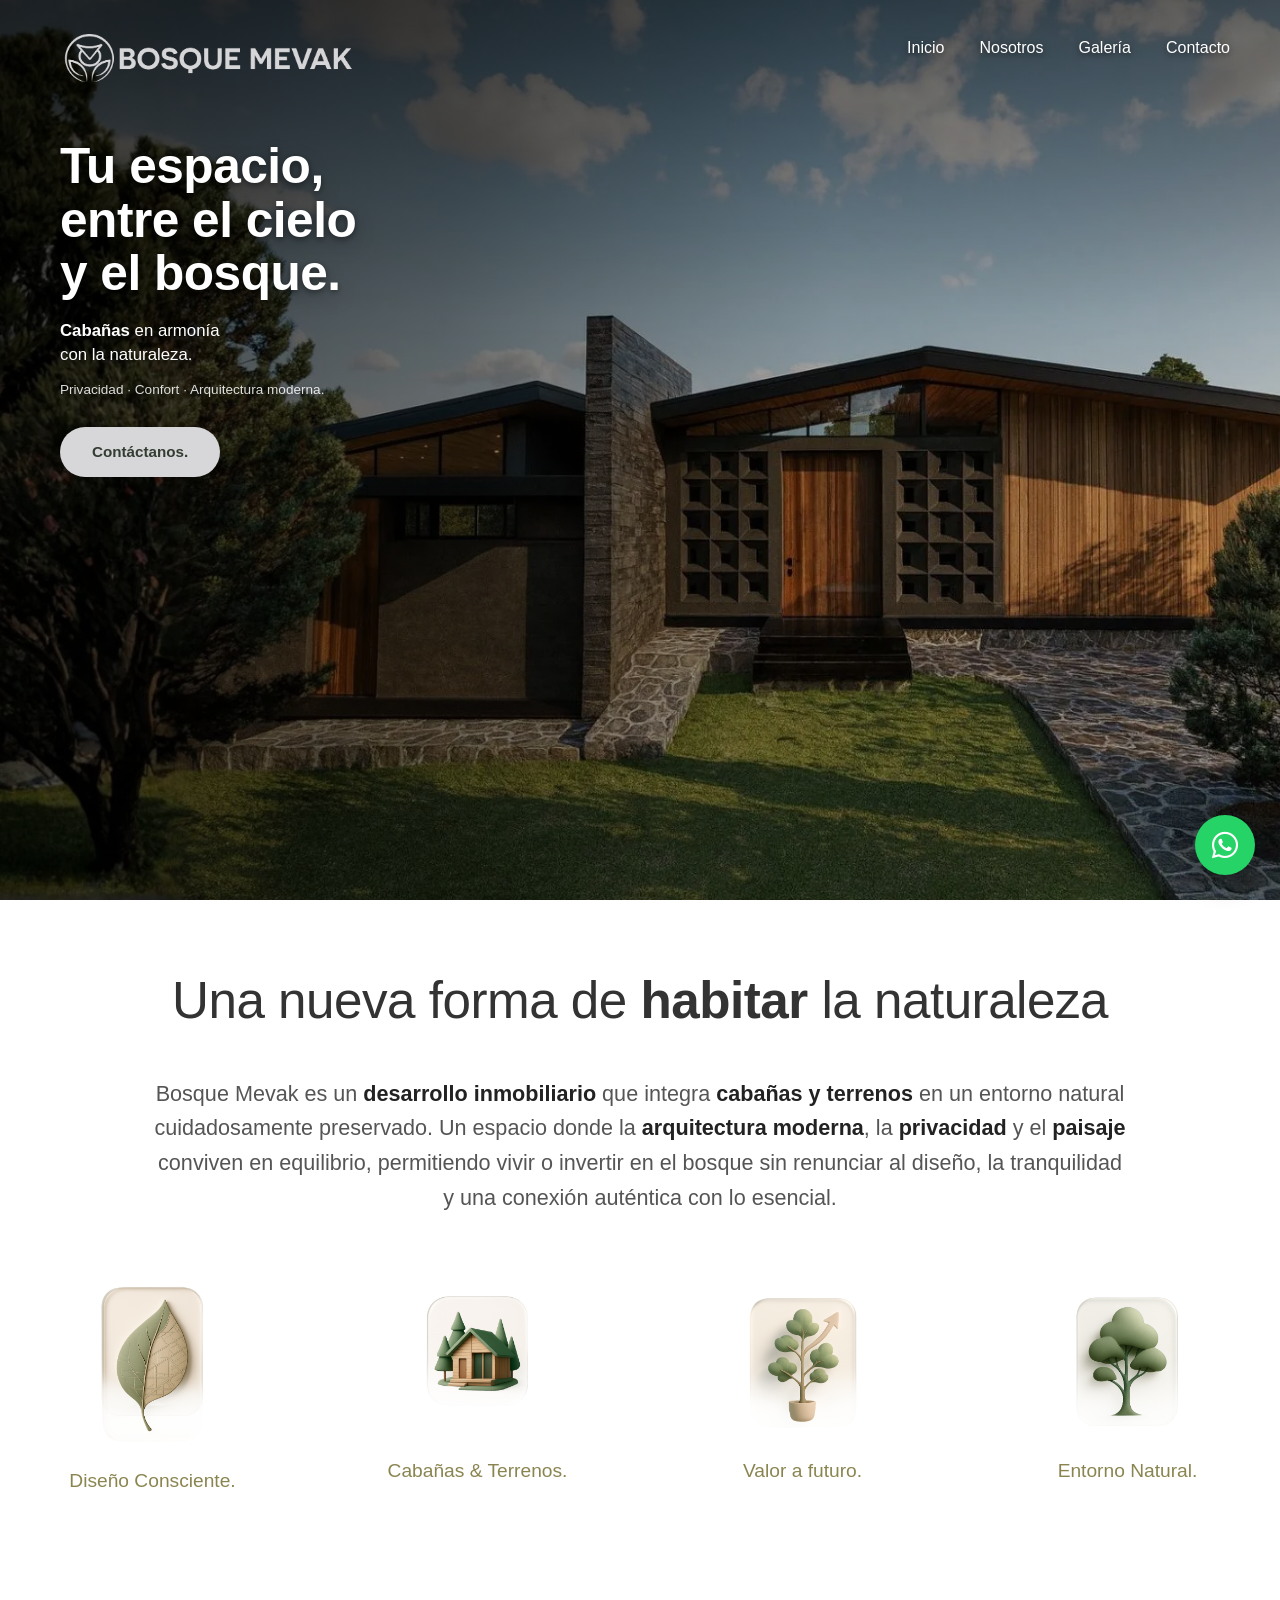
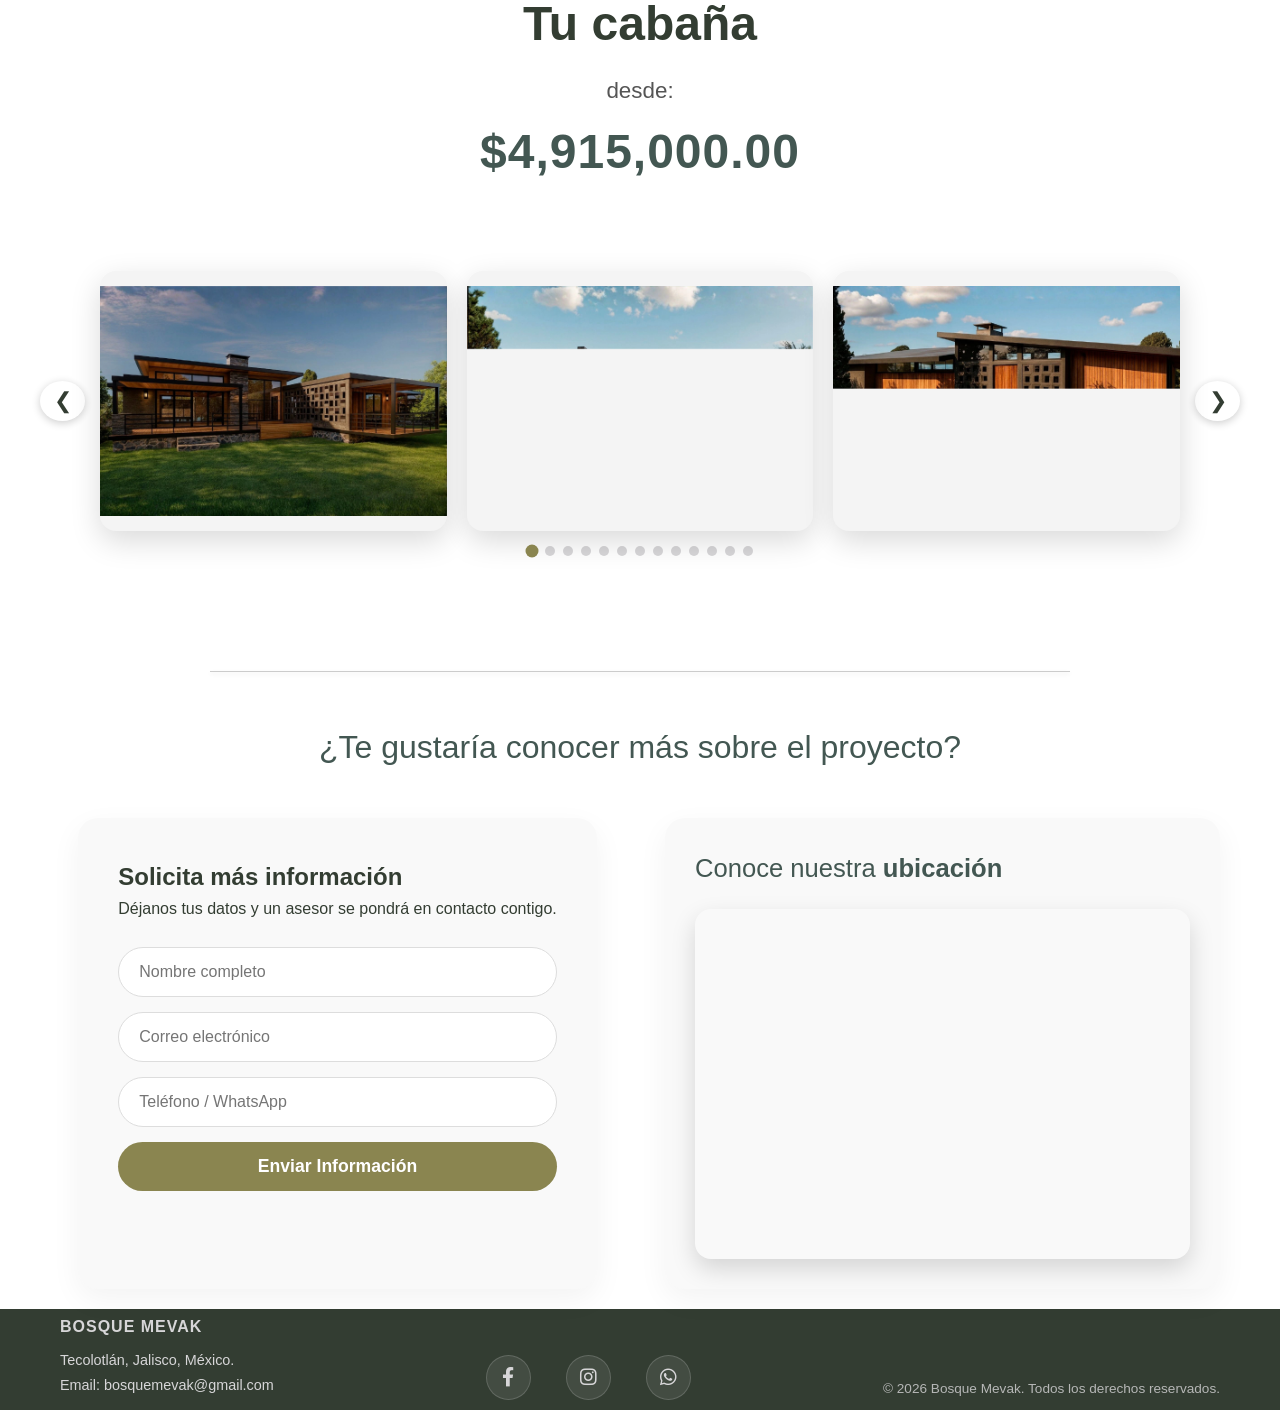
==== index.html @ 9e77a8d9 "removed text after gallery" ====
<!DOCTYPE html>
<html lang="es">
<head>
    <meta charset="UTF-8">
    <meta name="viewport" content="width=device-width, initial-scale=1.0">
    <title>Cabañas en Tecolotlán, Jalisco | Bosque Mevak - Desarrollo Inmobiliario</title>
    <meta name="description" content="Descubre Bosque Mevak: exclusivas cabañas en Tecolotlán, Jalisco. Un proyecto inmobiliario donde la arquitectura moderna y la naturaleza conviven en armonía.">
    <meta name="msvalidate.01" content="707DE92814EE41E83C77A1AFEE68F2B3" />
	<link rel="canonical" href="https://www.bosquemevak.com/" />
	<link rel="icon" href="/favicon.ico" type="image/x-icon">
	<link rel="shortcut icon" href="/favicon.ico" type="image/x-icon">
	<link rel="icon" href="/favicon-32x32.png" sizes="32x32" type="image/png">
	<link rel="icon" href="/favicon-96x96.png" sizes="96x96" type="image/png">
	<link rel="apple-touch-icon" sizes="180x180" href="/apple-touch-icon.png">
	<link rel="stylesheet" href="css/styles.css">
    <link href="https://api.fontshare.com/v2/css?f[]=satoshi@900,700,500,400&display=swap" rel="stylesheet">
	<link rel="stylesheet" href="https://cdnjs.cloudflare.com/ajax/libs/font-awesome/6.0.0/css/all.min.css">
</head>
<body>

	<header class="header">
	  <div class="header-container">
		<div class="logo">
		  <img src="img/bosque-mevak-logo-grey.png" alt="Bosque Mevak" style="height: 80px; width: auto;">
		</div>

		<nav class="nav">
		  <a href="#inicio">Inicio</a>
		  <a href="#nosotros">Nosotros</a>
		  <a href="#galeria">Galería</a>
		  <a href="#contacto">Contacto</a>
		</nav>
	  </div>
	</header>

	<section class="hero" id="inicio">
	  <div class="hero-slides">
		<div class="hero-slide active" style="background-image:url('img/hero-bosque-cabanas1.webp')"></div>
		<div class="hero-slide" style="background-image:url('img/hero-bosque-cabanas2.webp')"></div>
		<div class="hero-slide" style="background-image:url('img/hero-bosque-cabanas3.webp')"></div>
	  </div>

	  <div class="hero-overlay"></div>

	  <div class="hero-content">
		<h1>
		  Tu espacio,<br>
		  entre el cielo<br>
		  y el bosque.
		</h1>

		<p class="hero-subtitle">
		  <strong>Cabañas</strong> en armonía<br>
		  con la naturaleza.
		</p>

		<p class="hero-meta">
		  Privacidad · Confort · Arquitectura moderna.
		</p>

		<a href="#contacto" class="hero-btn">Contáctanos.</a>
	  </div>
	</section>
	
	<section class="container-mevak" id="galeria">

	  <h1 class="main-title">
		Una nueva forma de <strong>habitar</strong> la naturaleza
	  </h1>

	  <p class="intro-text">
		Bosque Mevak es un <strong>desarrollo inmobiliario</strong> que integra
		<strong>cabañas y terrenos</strong> en un entorno natural cuidadosamente preservado.
		Un espacio donde la <strong>arquitectura moderna</strong>, la
		<strong>privacidad</strong> y el <strong>paisaje</strong> conviven en equilibrio,
		permitiendo vivir o invertir en el bosque sin renunciar al diseño,
		la tranquilidad y una conexión auténtica con lo esencial.
	  </p>

	  <div class="features-grid">

		<div class="feature-item">
		  <img src="img/1_Diseno.png" alt="Diseño Consciente">
		  <h3>Diseño Consciente.</h3>
		</div>

		<div class="feature-item">
		  <img src="img/2_Cabanas.png" alt="Cabañas y Terrenos">
		  <h3>Cabañas &amp; Terrenos.</h3>
		</div>

		<div class="feature-item">
		  <img src="img/3_Valor.png" alt="Valor a futuro">
		  <h3>Valor a futuro.</h3>
		</div>

		<div class="feature-item">
		  <img src="img/4_Entorno.png" alt="Entorno Natural">
		  <h3>Entorno Natural.</h3>
		</div>

	  </div>
	</section>

	<section class="price-section">
	  <h2 class="price-title">Tu cabaña</h2>
	  <p class="price-subtitle">desde:</p>
	  <p class="price-amount">$4,915,000.00</p>
	</section>

	<section class="gallery-section">
	  <div class="gallery-container">
		<button class="nav-btn" onclick="rotateGallery(-1)">&#10094;</button>
		
		<div class="gallery-view" id="gallery-view">
		  <div class="gallery-item" id="slot-0" onclick="openLightbox(0)"></div>
		  <div class="gallery-item" id="slot-1" onclick="openLightbox(1)"></div>
		  <div class="gallery-item" id="slot-2" onclick="openLightbox(2)"></div>
		</div>

		<button class="nav-btn" onclick="rotateGallery(1)">&#10095;</button>
	  </div>
	  <div id="gallery-dots" class="gallery-dots"></div>
	</section>

	<div id="lightbox" class="lightbox">
	  <span class="close-btn" onclick="closeLightbox()">&times;</span>
	  <button class="lb-nav lb-prev" onclick="changeLightboxImage(-1)">&#10094;</button>
	  <img id="lightbox-img" src="">
	  <button class="lb-nav lb-next" onclick="changeLightboxImage(1)">&#10095;</button>
	</div>	

	
	<section class="mevak-description container text-center">
		<hr class="elegante-sombra">
		<div class="container footer-cta">
			<h2>¿Te gustaría conocer más sobre el proyecto?</h2>			
		</div>
	</section>


	<section id="contacto" class="contact-section container">
	  <div class="contact-grid">
		<!-- FORMULARIO -->
		<div class="contact-container">
		  <h2>Solicita más información</h2>
		  <p>Déjanos tus datos y un asesor se pondrá en contacto contigo.</p>

		  <form id="contact-form" class="contact-form">
			<div class="form-group">
			  <input type="text" id="nombre" name="nombre" placeholder="Nombre completo" required>
			</div>
			<div class="form-group">
			  <input type="email" id="email" name="email" placeholder="Correo electrónico" required>
			</div>
			<div class="form-group">
			  <input type="tel" id="whatsapp" name="whatsapp" placeholder="Teléfono / WhatsApp" required>
			</div>

			<button type="submit" class="btn-pill btn-hero">Enviar Información</button>
		  </form>
		</div>

		<!-- MAPA -->
		<div class="map-container">
		  <h2 class="map-title">Conoce nuestra <strong>ubicación</strong></h2>

		  <div class="map-embed">
			<iframe
			  src="https://www.google.com/maps/embed?pb=!1m18!1m12!1m3!1d3743.1852185847088!2d-103.9052545!3d20.2511518!2m3!1f0!2f0!3f0!3m2!1i1024!2i768!4f13.1!3m3!1m2!1s0x8428aff8a7a96439%3A0x8cf4144d761ef1fb!2sBosque%20Mevak!5e0!3m2!1ses-419!2smx!4v1770066633126!5m2!1ses-419!2smx"
			  allowfullscreen
			  loading="lazy"
			  referrerpolicy="no-referrer-when-downgrade">
			</iframe>
		  </div>
		</div>

	  </div>

	</section>


	<footer id="contacto">	

		<div class="container footer-bottom">
			<div class="footer-info">
				<h4>BOSQUE MEVAK</h4>
				<p>Tecolotlán, Jalisco, México.</p>
				<p>Email: <a href="mailto:bosquemevak@gmail.com">bosquemevak@gmail.com</a></p>
			</div>

			<div class="footer-social">
				<a href="https://www.facebook.com/profile.php?id=61585412409053" target="_blank" rel="noopener noreferrer">
					<i class="fab fa-facebook-f"></i>
				</a>
				<a href="https://www.instagram.com/bosquemevak/" target="_blank" rel="noopener noreferrer">
					<i class="fab fa-instagram"></i>
				</a>
				<a href="https://wa.me/523331760258" target="_blank" rel="noopener noreferrer" title="WhatsApp">
					<i class="fab fa-whatsapp"></i>
				</a>
			</div>

			<div class="footer-copyright">
				<p>&copy; 2026 Bosque Mevak. Todos los derechos reservados.</p>
			</div>
		</div>
	</footer>
    <script src="js/script.js"></script>
	<script>
	  document.getElementById('contact-form').addEventListener('submit', function(e) {
		e.preventDefault(); // Evita el envío normal del formulario
		
		const nombre = document.getElementById('nombre').value.trim();
		const email = document.getElementById('email').value.trim();
		const telefono = document.getElementById('whatsapp').value.trim();
		
		const mensaje = `Hola, me interesa conocer más sobre Bosque Mevak y sus opciones de cabañas y terrenos.%0A%0A` +
					   `*Nombre:* ${nombre}%0A` +
					   `*Email:* ${email}%0A` +
					   `*Teléfono/WhatsApp:* ${telefono}`;
		
		const url = `https://wa.me/523331760258?text=${mensaje}`;
		
		window.open(url, '_blank');
	  });
	</script>
	<!-- Botón flotante WhatsApp -->
<!-- Botón flotante WhatsApp -->
<a href="https://wa.me/523331760258?text=Hola,%20me%20interesa%20conocer%20más%20sobre%20Bosque%20Mevak%20y%20sus%20opciones%20de%20cabañas%20y%20terrenos."
   class="whatsapp-float"
   target="_blank"
   rel="noopener noreferrer"
   aria-label="WhatsApp">

   <span class="whatsapp-tooltip">¿Hablamos por WhatsApp?</span>
   <i class="fab fa-whatsapp"></i>

</a>
</body>

</html>
---- css/styles.css ----
:root {
	 --font-main: 'Satoshi', sans-serif;
	--nav-bg-color: #435752; 
    --nav-text-color: #D7D6D8; 
    --white: #ffffff;
    --primary: #333D32;
    --secondary: #435752;
    --accent: #8A8550;
    --muted: #8B9EA2;
    --light: #D7D6D8;
}

* {
    margin: 0;
    padding: 0;
    box-sizing: border-box;
}

html {
    scroll-behavior: smooth;
}

body {
    font-family: var(--font-main);
    color: var(--primary);
    line-height: 1.6;
    background-color: var(--white);
}

/* Definición de la animación */
@keyframes fadeInUp {
    from {
        opacity: 0;
        transform: translateY(30px);
    }
    to {
        opacity: 1;
        transform: translateY(0);
    }
}

/* Aplicar a las secciones principales */
.hero-content, 
.container-mevak, 
.gallery-section, 
.mevak-description {
    animation: fadeInUp 1.2s ease-out forwards;
}


.container {
    max-width: 1200px;
    margin: 0 auto;
    padding: 0 20px;
}

.section-padding {
    padding: 40px 0;
}

.text-center { text-align: center; }

/* Header */

hr.elegante-sombra {
  border: none;
  height: 1px;
  background: #ccc;
  box-shadow: 0 2px 4px rgba(0,0,0,0.1);
  margin: 40px auto;
}

header {
	position: absolute;
	top: 0;
	left: 0;
	width: 100%;
	z-index: 4;
	padding: 30px 80px;
	background: transparent;
}

nav {
    display: flex;
    justify-content: space-between;
    align-items: center;
}

.logo {
    color: var(--white); /* El nombre BOSQUE MEVAK en blanco */
    font-weight: 900;
    font-size: 1.5rem;
    letter-spacing: 2px;
}

.nav-links {
    display: flex;
    list-style: none;
    gap: 30px;
    align-items: center;
}

.nav-links a {
   text-decoration: none;
    color: var(--nav-text-color); /* Enlaces en gris claro */
    font-weight: 500;
    transition: color 0.3s ease;
}

.nav-links a:hover {
    color: var(--white); /* Cambio a blanco al pasar el mouse */
}


/* =============================
   HEADER
============================= */

.header {
    position: absolute;
    top: 0;
    width: 100%;
    z-index: 100;
    padding: 30px 50px;
	padding-top: 18px;
    padding-bottom: 18px;
}

.header-container {
    display: flex;
    justify-content: space-between;
    align-items: center;
}

.logo {
	height: 60px; /* tamaño correcto como imagen 2 */
    width: auto;
}

.logo img {
      height: 68px;
}

.nav a {
    margin-left: 35px;
    color: #fff;
    text-decoration: none;
    font-weight: 400;
    font-size: 1rem;
    text-shadow: 0 2px 6px rgba(0,0,0,0.6);
}

.nav a:hover {
    opacity: 0.8;
}

/* =============================
   HERO
============================= */

.hero {
	position: relative;
	height: 100vh;
	min-height: 650px;
	overflow: hidden;
	color: #fff;
}

/* Capa de imágenes */
.hero::after {
  content: "";
  position: absolute;
  inset: 0;
  background-size: cover;
  background-position: center;
  background-repeat: no-repeat;
  animation: heroSlider 18s infinite;
  z-index: 1;
}

/* Overlay degradado*/
.hero::before {
  content: "";
  position: absolute;
  inset: 0;
  background: linear-gradient(
    90deg,
    rgba(0, 0, 0, 0.65) 0%,
    rgba(0, 0, 0, 0.45) 35%,
    rgba(0, 0, 0, 0.15) 65%,
    rgba(0, 0, 0, 0.05) 100%
  ),
  linear-gradient(
    180deg,
    rgba(0, 0, 0, 0.55) 0%,
    rgba(0, 0, 0, 0.15) 35%,
    rgba(0, 0, 0, 0) 60%
  );
  z-index: 2;
}

/* Contenido por encima */
.hero-content {
	max-width: 520px;          
    padding: 0 60px;
    margin-top: -20px;      
}

@keyframes heroSlider {
  0% {
    background-image: url("hero-bosque-cabanas1.webp");
    opacity: 1;
  }
  33% {
    background-image: url("hero-bosque-cabanas2.webp");
    opacity: 1;
  }
  66% {
    background-image: url("hero-bosque-cabanas3.webp");
    opacity: 1;
  }
  100% {
    background-image: url("hero-bosque-cabanas1.webp");
    opacity: 1;
  }
}

.hero-slides {
    position: absolute;
    inset: 0;
}

.hero-slide {
    position: absolute;
    inset: 0;
    background-size: cover;
    background-position: center;
    opacity: 0;
    transition: opacity 1.8s ease-in-out;
}

.hero-slide.active {
    opacity: 1;
}

.hero-overlay {
     background: linear-gradient(
        rgba(0,0,0,0.55),
        rgba(0,0,0,0.35)
    );
}

.hero-content {
    position: relative;
    z-index: 2;
    max-width: 650px;
    padding: 180px 60px;
    color: #fff;
	
	 max-width: 620px; 
    margin-top: -40px; 
}

.hero-content h1 {
	font-size: 3.1rem;       
    font-weight: 800;
    line-height: 1.08;
    margin-bottom: 18px;
    letter-spacing: -0.5px;
}

.hero-subtitle {
    font-size: 1.05rem;
    line-height: 1.45;
    margin-bottom: 12px;
}

.hero-subtitle strong {
    font-weight: 700;
}

.hero-meta {
    font-size: 0.85rem;
    margin-bottom: 26px;
    opacity: 0.85;
}

.hero-btn {
    display: inline-flex;
    align-items: center;
    justify-content: center;
    padding: 13px 32px;        
    font-size: 0.95rem;
    font-weight: 600;
    border-radius: 999px;
    background-color: #D7D6D8;
    color: #333D32;
    text-decoration: none;
    box-shadow: 0 8px 20px rgba(0,0,0,0.25);
    transition: all 0.35s ease;
    width: fit-content; 
}

.hero-btn:hover {
    background-color: #ffffff;
    transform: translateY(-3px);
    box-shadow: 0 14px 30px rgba(0,0,0,0.35);
}



/* Ajuste del botón para que sea tipo "Píldora"*/
.hero .cta-button {
    background-color: var(--light);
    color: var(--primary);
    padding: 15px 50px;
    border-radius: 50px; /* Redondeado completo */
    font-size: 1.1rem;
    text-decoration: none;
    transition: all 0.3s ease;
}

.hero .cta-button:hover {
    transform: scale(1.05);
    background-color: var(--white);
}

/* Sombra sutil para textos del hero */
.hero-content h1,
.hero-content .hero-subtitle,
.hero-content .hero-meta {
    text-shadow:
        0 2px 6px rgba(0, 0, 0, 0.45),
        0 8px 20px rgba(0, 0, 0, 0.25);
}

.cta-button {
	font-weight: bold;
    background-color: var(--light);
    color: #333D32 !important;
    padding: 15px 35px;
    text-decoration: none;
    border-radius: 5px;
    font-weight: 700;
    /*transition: transform 0.3s, background 0.3s;*/
    display: inline-block;
	
	transition: all 0.4s cubic-bezier(0.25, 0.46, 0.45, 0.94) !important; /* Movimiento más fluido */
    position: relative;
    overflow: hidden;
}

.cta-button:hover {

	background-color: #D7D6D8; /* Color Gris claro de la paleta */
    color: #333D32; /* Verde oscuro para el texto */
    /*transform: translateY(-3px);*/
	transform: translateY(-5px); /* Elevación suave */
    box-shadow: 0 10px 20px rgba(0, 0, 0, 0.15);
    background-color: var(--white) !important;
}

/* Estilo base para los botones redondeados (CTA) */
.cta-button, .btn-primary {
    display: inline-block;
    padding: 12px 35px;
    border-radius: 50px; /* Esto crea el efecto redondeado de las imágenes */
    text-decoration: none;
    font-weight: 700;
    transition: all 0.3s ease;
    border: none;
    cursor: pointer;
    text-align: center;
}

/* Variación para "Habla con nosotros" y "Contáctanos" (Fondo gris claro) */
.btn-round-light {
    background-color: #D7D6D8; /* Color gris claro de la paleta */
    color: #333D32; /* Texto verde oscuro para legibilidad */
}

/* Ajuste específico para el botón del menú de navegación */
.nav-links .btn-primary {
    padding: 8px 25px;
    background-color: #D7D6D8;
    color: #333D32 !important;
}



/* Efecto Hover para mantener la interactividad */
.cta-button:hover, .btn-primary:hover {
    transform: scale(1.05);
    opacity: 0.9;
}

/* Estilos para el botón tipo "Píldora" (Redondeado total) */
.btn-pill {
    display: inline-block;
    padding: 14px 40px; /* Espaciado interno para dar forma */
    border-radius: 50px; /* Este valor asegura el redondeado completo */
    font-family: 'Satoshi', sans-serif;
    font-weight: 700;
    text-decoration: none;
    transition: all 0.3s ease;
    border: none;
    cursor: pointer;
    font-size: 1.1rem;
}

/* Estilo para el botón de la sección Hero (Oliva con texto blanco) */
.btn-hero {
    background-color: #8A8550; /* Color Oliva de la paleta */
    color: #FFFFFF;
}

/* Botón flotante de WhatsApp */
.whatsapp-float {
    position: fixed;
    bottom: 25px;
    right: 25px;
    width: 60px;
    height: 60px;
    background-color: #25D366; /* Verde oficial WhatsApp */
    color: #ffffff;
    border-radius: 50%;
    display: flex;
    align-items: center;
    justify-content: center;
    font-size: 30px;
    box-shadow: 0 10px 25px rgba(0, 0, 0, 0.3);
    z-index: 9999;
    transition: all 0.3s ease;
    text-decoration: none;
}

/* Animación tipo latido */
@keyframes whatsapp-pulse {
    0% {
        transform: scale(1);
        box-shadow: 0 0 0 0 rgba(37, 211, 102, 0.7);
    }
    70% {
        transform: scale(1.08);
        box-shadow: 0 0 0 20px rgba(37, 211, 102, 0);
    }
    100% {
        transform: scale(1);
        box-shadow: 0 0 0 0 rgba(37, 211, 102, 0);
    }
}

.whatsapp-float {
    position: fixed;
    bottom: 25px;
    right: 25px;
    width: 60px;
    height: 60px;
    background-color: #25D366;
    color: #ffffff;
    border-radius: 50%;
    display: flex;
    align-items: center;
    justify-content: center;
    font-size: 30px;
    box-shadow: 0 10px 25px rgba(0, 0, 0, 0.3);
    z-index: 9999;
    text-decoration: none;
    animation: whatsapp-pulse 2.2s infinite;
}


/* Tooltip WhatsApp */
.whatsapp-tooltip {
    position: absolute;
    right: 75px;
    background-color: #333;
    color: #fff;
    padding: 8px 14px;
    border-radius: 20px;
    font-size: 0.85rem;
    white-space: nowrap;
    opacity: 0;
    pointer-events: none;
    transform: translateY(10px);
    transition: all 0.3s ease;
}

/* Flechita del tooltip */
.whatsapp-tooltip::after {
    content: "";
    position: absolute;
    right: -6px;
    top: 50%;
    transform: translateY(-50%);
    border-width: 6px;
    border-style: solid;
    border-color: transparent transparent transparent #333;
}

/* Mostrar tooltip al hover */
.whatsapp-float:hover .whatsapp-tooltip {
    opacity: 1;
    transform: translateY(0);
}


/* Hover elegante */
.whatsapp-float:hover {
    transform: scale(1.1);
    box-shadow: 0 15px 30px rgba(0, 0, 0, 0.4);
    background-color: #1ebe5d;
}

/* Estilo para el botón de contacto/WhatsApp (Gris claro con texto oscuro) */
.btn-whatsapp {
    background-color: #D7D6D8; /* Color Gris claro de la paleta */
    color: #333D32; /* Verde oscuro para el texto */
}

/* Efectos al pasar el mouse */
.btn-pill:hover {
    transform: scale(1.02);
    filter: brightness(1.1);
}


/* Sección 2 */
.container-mevak {
  text-align: center;
  padding: 30px 20px;
  color: #333; 
}

/* Estilo para el título principal */
.main-title {
  font-size: 3rem; /* Tamaño grande para el encabezado */
  font-weight: 400;
  margin-bottom: 40px;
  letter-spacing: -1px;
}

.main-title strong {
  font-weight: bold;
}

/* Estilo para el párrafo descriptivo */
.intro-text {
  font-size: 1.5rem;
  line-height: 1.4;
  color: #555;
  max-width: 900px;
  margin: 0 auto;
}

.intro-text strong {
  font-weight: 700;
  color: #222;
}

/* Grid layout para galería*/
.grid-2 {
    display: grid;
    grid-template-columns: 1fr 1fr;
    gap: 50px;
    align-items: center;
}

.bg-light { background-color: var(--light); }

.amenities-grid {
    display: grid;
    grid-template-columns: repeat(auto-fit, minmax(250px, 1fr));
    gap: 30px;
    margin-top: 40px;
}

.card {
    background: var(--white);
    padding: 40px;
    border-bottom: 4px solid var(--accent);
}

/* Gallery */
.reveal {
    opacity: 0;
    transform: translateY(30px);
    transition: all 0.8s ease-out;
}

.reveal.active {
    opacity: 1;
    transform: translateY(0);
}

.gallery-section {
    padding: 60px 20px;
}

.gallery-container {
    display: flex;
    align-items: center;
    justify-content: center;
    gap: 15px;
    max-width: 1200px;
    margin: auto;
}

/* Vista principal */
.gallery-view {
    display: grid;
    grid-template-columns: repeat(3, 1fr);
    gap: 20px;
    width: 100%;
}

/* Tarjeta */
.gallery-item {
	background-color: #f4f4f4; /* Fondo neutro por si la foto no llena el cuadro */
    position: relative;
    overflow: hidden;
    border-radius: 16px;
    cursor: pointer;
    aspect-ratio: 4 / 3; /* CLAVE para evitar rectángulos feos */
    box-shadow: 0 10px 30px rgba(0,0,0,0.15);
    transition: transform 0.4s ease, box-shadow 0.4s ease;
}

.gallery-item img {
    width: 100%;
    height: 100%;
    object-fit: contain; /* Cambiado de cover a contain para ver la foto completa */
}

/* Hover elegante */
.gallery-item:hover {
    transform: scale(1.04);
    box-shadow: 0 20px 40px rgba(0,0,0,0.25);
}

/* Botones */
.nav-btn {
    background: var(--light);
    color: var(--primary);
    border: none;
    border-radius: 50%;
    width: 48px;
    height: 48px;
    cursor: pointer;
    font-size: 1.4rem;
    transition: all 0.3s ease;
}

.nav-btn:hover {
    background: var(--accent);
    color: white;
    transform: scale(1.1);
}

/* Botones y Lightbox */
.nav-btn {
  background: #fff;
  border: none;
  border-radius: 50%;
  width: 50px;
  height: 40px;
  cursor: pointer;
  box-shadow: 0 2px 8px rgba(0,0,0,0.2);
}

.lightbox {
  display: none;
  position: fixed;
  top:0; left:0; width:100%; height:100%;
  background: rgba(0,0,0,0.9);
  z-index: 1000;
  justify-content: center; align-items: center;
}

#lightbox-img { max-width: 80%; max-height: 80%; border-radius: 10px; }
.lb-nav { position: absolute; background: none; color: white; border: none; font-size: 3rem; cursor: pointer; }
.lb-prev { left: 5%; } .lb-next { right: 5%; }
.close-btn { position: absolute; top: 20px; right: 40px; color: white; font-size: 3rem; cursor: pointer; }

/* Contenedor de puntos */
.gallery-dots {
    display: flex;
    justify-content: center;
    gap: 8px;
    margin-top: 15px;
}

/* Estilo de cada punto */
.dot {
    width: 10px;
    height: 10px;
    background-color: #D7D6D8; /* Color 'light' de tu paleta */
    border-radius: 50%;
    cursor: pointer;
    transition: all 0.3s ease;
}

/* Punto activo */
.dot.active {
    background-color: #8A8550; /* Color 'accent' (Oliva) */
    transform: scale(1.3);
}

/* Estilos para la descripción debajo de la galería*/
.mevak-description {
    padding: 15px 20px;
    max-width: 900px; /* Para mantener el texto centrado y compacto */
    margin: 0 auto;
}

.description-title {
    font-family: var(--font-main);
    color: #435752; 
    font-size: 3rem;
    font-weight: 900;
    letter-spacing: 1px;
    margin-bottom: 15px;
    text-transform: uppercase;
}

.description-subtitle {
    font-size: 1.4rem;
    color: #555;
    line-height: 1.6;
    font-weight: 400;
}

.description-subtitle strong {
    color: #333;
    font-weight: 700;
}


/* ==============================
   Ajuste tipográfico sección Mevak
================================ */

.container-mevak {
    padding: 60px 20px 40px;
}

/* Título principal */
.main-title {
    font-size: 3.2rem;
    font-weight: 400;
    margin-bottom: 35px;
    letter-spacing: -0.5px;
}

.main-title strong {
    font-weight: 700;
}

/* Texto descriptivo */
.intro-text {
    font-size: 1.35rem;
    line-height: 1.6;
    color: #555;
    max-width: 980px;
    margin: 0 auto 70px;
}

.intro-text strong {
    font-weight: 700;
    color: #222;
}

/* ==============================
   Sección precio (imagen 2)
================================ */

.price-section {
    text-align: center;
    padding: 50px 20px 20px;
}

.price-title {
    font-size: 3rem;
    font-weight: 700;
    color: var(--primary);
    margin-bottom: 10px;
}

.price-subtitle {
    font-size: 1.4rem;
    color: #555;
    margin-bottom: 5px;
}

.price-amount {
    font-size: 3rem;
    font-weight: 700;
    color: var(--secondary);
    letter-spacing: 1px;
}


.footer-content {
    display: flex;
    justify-content: space-between;
    margin-bottom: 40px;
}

.footer-social a {
    color: var(--light);
    margin-left: 20px;
    text-decoration: none;
}

.copyright {
    font-size: 0.8rem;
    border-top: 1px solid var(--secondary);
    padding-top: 20px;
}

/* Estilos atractivos para redes sociales */
.footer-social {
    display: flex;
    gap: 15px;
    align-items: center;
}

.footer-social a {
    display: flex;
    align-items: center;
    justify-content: center;
    width: 45px;
    height: 45px;
    background-color: rgba(215, 214, 216, 0.1); /* Color 'light' con transparencia */
    color: var(--light);
    border-radius: 50%; /* Forma circular */
    font-size: 1.2rem;
    text-decoration: none;
    transition: all 0.3s cubic-bezier(0.4, 0, 0.2, 1);
    border: 1px solid rgba(215, 214, 216, 0.2);
}

/* Efectos al pasar el ratón */
.footer-social a:hover {
    background-color: var(--light);
    color: var(--primary); /* El icono cambia al color oscuro del bosque */
    transform: translateY(-5px); /* Pequeño salto hacia arriba */
    box-shadow: 0 10px 20px rgba(0, 0, 0, 0.3);
}

/* Color específico para cada red al hacer hover (opcional) */
.footer-social a:hover .fa-facebook-f {
    color: #1877F2; /* Azul oficial de Facebook */
}

.footer-social a:hover .fa-instagram {
    color: #E4405F; /* Rosa oficial de Instagram */
}

.footer-social a:hover .fa-whatsapp {
    color: #25D366; /* Verde oficial de WhatsApp */
}


/* Corregir color de enlaces en el footer (Email y otros) */
footer a {
    color: var(--light) !important; /* Fuerza el color gris claro */
    text-decoration: none; /* Quita el subrayado azul predeterminado */
    transition: opacity 0.3s ease;
}

footer a:hover {
    opacity: 0.8; /* Efecto visual al pasar el mouse */
    text-decoration: underline; /* El subrayado solo aparece al interactuar */
}

footer {
    background-color: var(--primary); /* El verde oscuro de tu paleta */
    color: var(--light);
    padding: 5px 0 10px;
}


/* --- Formulario de Contacto --- */
.contact-section {
    padding: 20px 20px;
}

.contact-container {
    max-width: 600px;
    margin: 0 auto;
    background: #f9f9f9;
    padding: 40px;
    border-radius: 20px;
    box-shadow: 0 10px 30px rgba(0,0,0,0.05);
}

.contact-form {
    display: flex;
    flex-direction: column;
    gap: 15px;
    margin-top: 25px;
}

.form-group input {
    width: 100%;
    padding: 15px 20px;
    border: 1px solid #ddd;
    border-radius: 50px;
    font-family: var(--font-main);
    font-size: 1rem;
    outline: none;
}

.form-group input:focus {
    border-color: var(--accent);
}

/* Grid formulario + mapa */
.contact-grid {
    display: grid;
    grid-template-columns: 1fr 1fr;
    gap: 50px;
    align-items: stretch;
}

/* Contenedor del mapa */
.map-container {
    background: #f9f9f9;
    padding: 30px;
    border-radius: 20px;
    box-shadow: 0 10px 30px rgba(0,0,0,0.05);
    display: flex;
    flex-direction: column;
}

/* Título del mapa */
.map-title {
    font-size: 1.6rem;
    color: var(--secondary);
    margin-bottom: 20px;
    font-weight: 500;
}

/* Marco del mapa */
.map-embed {
    position: relative;
    width: 100%;
    height: 100%;
    min-height: 350px;
    border-radius: 16px;
    overflow: hidden;
    box-shadow: 0 10px 25px rgba(0,0,0,0.15);
}

/* iframe responsive */
.map-embed iframe {
    width: 100%;
    height: 100%;
    border: 0;
}

/* Sección de llamada a la acción en el footer */
.footer-cta {
    display: flex;
    flex-direction: column;
    align-items: center;
    text-align: center;
    padding: 10px 20px;
    gap: 20px; /* Añade un espacio uniforme entre el texto y el botón */
}

.footer-cta h2 {
    color: var(--secondary); /* Asegura que el texto sea blanco en el footer */
    font-size: 2rem;
    margin: 0;
    font-weight: 500;
}

/* Ajuste opcional para el botón dentro de esta sección */
.footer-cta .cta-button {
    margin-top: 10px;
}

/* Distribución de la barra inferior en una sola línea */
.footer-bottom {
    display: flex;
    justify-content: space-between;
    align-items: flex-end; /* Alinea los elementos a la base */
    flex-wrap: wrap; /* Permite que se acomoden en móviles */
    gap: 20px;
}

.footer-info h4 {
    margin-bottom: 10px;
    letter-spacing: 1px;
}

.footer-info p {
    font-size: 0.9rem;
    margin: 2px 0;
}

/* Redes sociales atractivas (estilo circular) */
.footer-social {
    display: flex;
    gap: 15px;
}

footer a:not(.cta-button) {
    color: var(--light) !important;
    text-decoration: none;
    transition: opacity 0.3s ease;
}

footer a:not(.cta-button):hover {
    opacity: 0.8;
    text-decoration: underline;
}

.footer-copyright p {
    font-size: 0.85rem;
    opacity: 0.8;
}


/* ==============================
   Sección beneficios / íconos
================================ */

/* Grid de beneficios */
.features-grid {
    display: grid;
    grid-template-columns: repeat(4, 1fr);
    gap: 60px;
    margin-top: 60px;
    align-items: center;
}

/* Cada ítem */
.feature-item {
    display: flex;
    flex-direction: column;
    align-items: center;
    text-align: center;

    /* Animación de entrada */
    opacity: 0;
    transform: scale(0.92) translateY(20px);
    transition: opacity 0.8s ease, transform 0.8s ease;
}

/* Estado visible al hacer scroll */
.feature-item.visible {
    opacity: 1;
    transform: scale(1) translateY(0);
}

/* Imagen del ícono */
.feature-item img {
    width: 110px;
    height: auto;
    margin-bottom: 20px;
    transition: transform 0.35s ease, filter 0.35s ease;
}

/* Hover: micro-animación */
.feature-item:hover img {
    transform: scale(1.12);
    filter: drop-shadow(0 10px 15px rgba(0, 0, 0, 0.15));
}

/* Texto debajo del ícono */
.feature-item h3 {
    font-size: 1.2rem;
    font-weight: 500;
    color: var(--accent);
    transition: color 0.35s ease, transform 0.35s ease;
}

/* Hover en texto */
.feature-item:hover h3 {
    color: var(--secondary);
    transform: translateY(-3px);
}

/* Entrada escalonada */
.feature-item:nth-child(1) { transition-delay: 0.1s; }
.feature-item:nth-child(2) { transition-delay: 0.25s; }
.feature-item:nth-child(3) { transition-delay: 0.4s; }
.feature-item:nth-child(4) { transition-delay: 0.55s; }

/* Responsive */
@media (max-width: 768px) {
	.hero-content {
        max-width: 100%;
        padding: 120px 20px 0;
        margin-top: 0;
    }

    .hero-content h1 {
        font-size: 2.4rem;
    }
	
	hero-btn {
        font-size: 0.9rem;
        padding: 12px 28px;
    }

    .nav {
        display: none;
    }
	
	.gallery-container {
        position: relative;
        display: block; /* Cambiamos de flex a block para controlar el scroll */
    }
	
	.gallery-view {
        display: flex;
        overflow-x: auto;
        scroll-snap-type: x mandatory; 
        scroll-behavior: smooth; 
        -webkit-overflow-scrolling: touch;
    }
	
	.gallery-view::-webkit-scrollbar {
        display: none; /* Oculta la barra de scroll para un look más limpio */
    }

    .gallery-item {
        flex: 0 0 100%; /* Una foto a la vez en móvil para que el scroll sea exacto */
        scroll-snap-align: center;
        aspect-ratio: 1 / 1; /* Cuadradas en móvil para verlas completas */
    }

    /* Opcional: Ocultar los botones de flecha en móvil ya que usaremos el dedo */
    .gallery-container .nav-btn {
        display: none;
    }
	
    .grid-2, .nav-links {
        flex-direction: column;
        grid-template-columns: 1fr;
    }
	
	.gallery-dots {
        margin-top: 10px;
    }
	
    .nav-links { display: none; } /* Idealmente un menú hamburguesa aquí */
    .hero h1 { font-size: 2.5rem; }
    .gallery-grid { grid-template-columns: 1fr; }
	
	.intro-text {
    font-size: 1.1rem;
    max-width: 100%;
	
	.main-title {
        font-size: 2.2rem;
    }

    .intro-text {
        font-size: 1.1rem;
    }

    .intro-text br {
        display: none;
    }

    .price-title {
        font-size: 2.2rem;
    }

    .price-amount {
        font-size: 2.4rem;
    }
  }
  
  /* Quitamos los saltos de línea manuales en móvil para mejor fluidez */
  .intro-text br { display: none; }
  
  .gallery-grid { grid-template-columns: 1fr; }
  
  .gallery-item {
    flex: 0 0 100%; /* Muestra SOLO UNA imagen en el ancho de pantalla */
  }
  
  .description-title {
        font-size: 2rem;
    }
    .description-subtitle {
        font-size: 1.1rem;
    }
    .description-subtitle br {
        display: none; /* Fluidez de texto en pantallas pequeñas */
    }
	
	.footer-bottom {
        flex-direction: column;
        align-items: flex-start;
    }
    
    .footer-social {
        order: 2;
    }
    
    .footer-copyright {
        order: 3;
        width: 100%;
        border-top: 1px solid rgba(215, 214, 216, 0.1);
        padding-top: 20px;
    }
	
	{
    .whatsapp-float {
        width: 55px;
        height: 55px;
        font-size: 26px;
        bottom: 20px;
        right: 20px;
    }
}

/* Tablet */
@media (max-width: 1024px) {
    .gallery-view {
        grid-template-columns: repeat(2, 1fr);
    }
}

/* Móvil */
@media (max-width: 600px) {
  .gallery-container {
        flex-direction: column;
    }
    
    .gallery-view {
        grid-template-columns: 1fr;
        gap: 10px;
    }

    .gallery-item {
        aspect-ratio: 1 / 1; /* Cuadrado en móvil para mejor visibilidad */
    }
}

@media (max-width: 900px) {
	.features-grid {
        grid-template-columns: repeat(2, 1fr);
        gap: 40px;
    }
	
    .contact-grid {
        grid-template-columns: 1fr;
    }

    .map-container {
        margin-top: 30px;
    }

    .map-embed {
        min-height: 300px;
    }
}

@media (max-width: 480px) {
    .features-grid {
        grid-template-columns: 1fr;
        gap: 30px;
    }

    .feature-item img {
        width: 90px;
    }
}
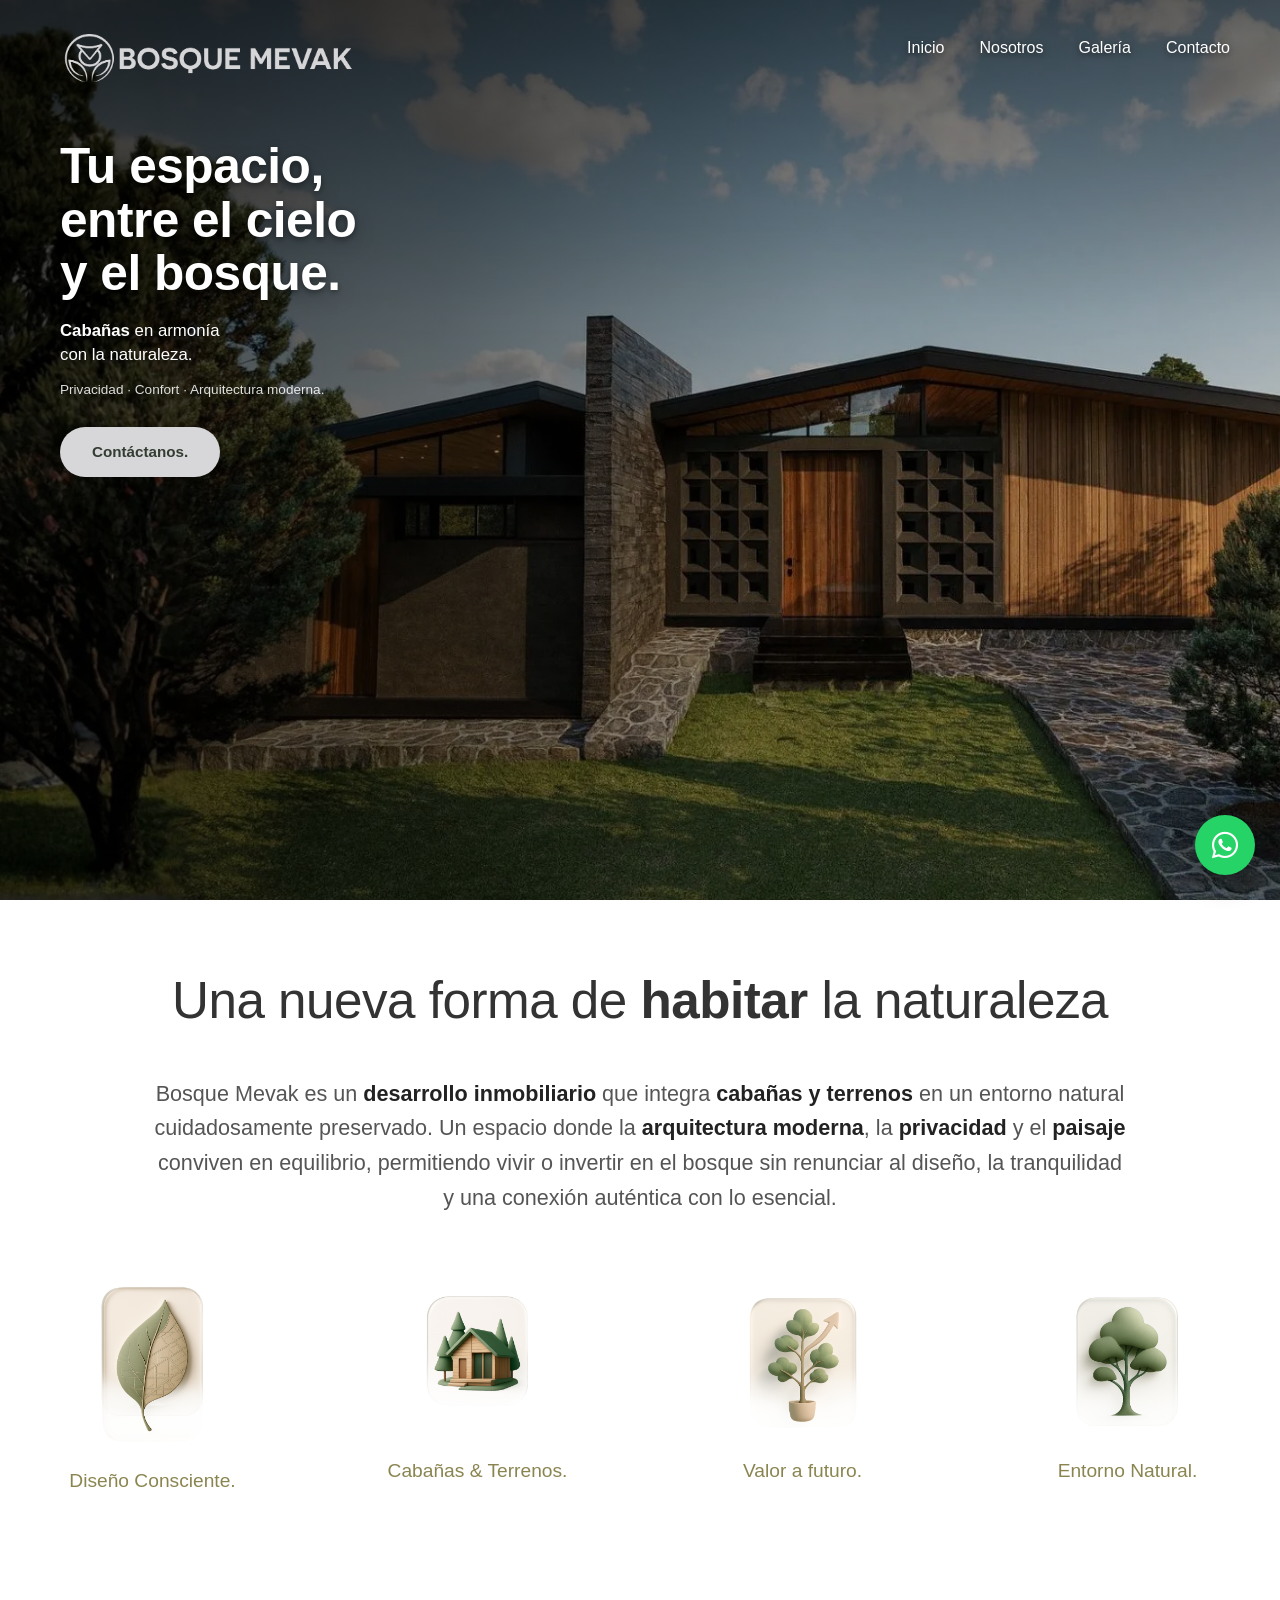
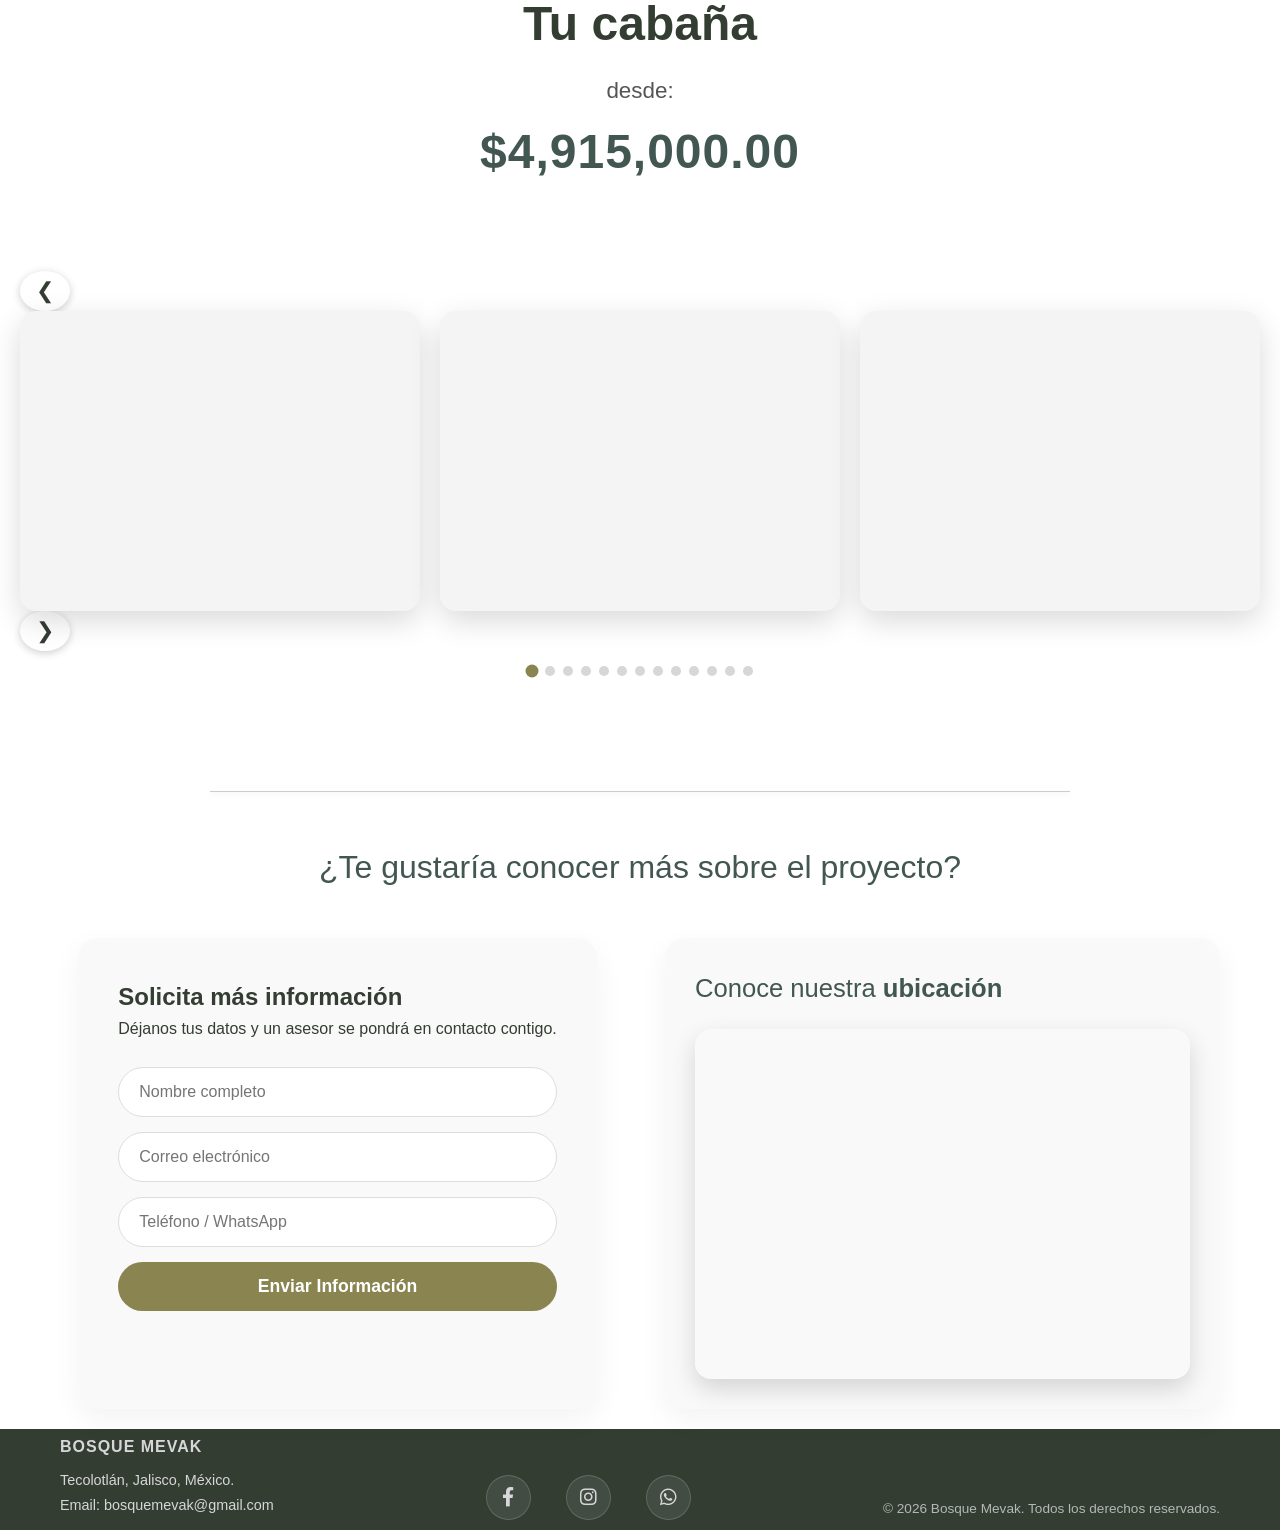
==== commit fc7cda66: "link nosotros fixed" ====
--- a/index.html
+++ b/index.html
@@ -62,7 +62,7 @@
 	  </div>
 	</section>
 	
-	<section class="container-mevak" id="galeria">
+	<section class="container-mevak" id="nosotros">
 
 	  <h1 class="main-title">
 		Una nueva forma de <strong>habitar</strong> la naturaleza
@@ -108,7 +108,7 @@
 	  <p class="price-amount">$4,915,000.00</p>
 	</section>
 
-	<section class="gallery-section">
+	<section class="gallery-section" id="galeria>
 	  <div class="gallery-container">
 		<button class="nav-btn" onclick="rotateGallery(-1)">&#10094;</button>
 		
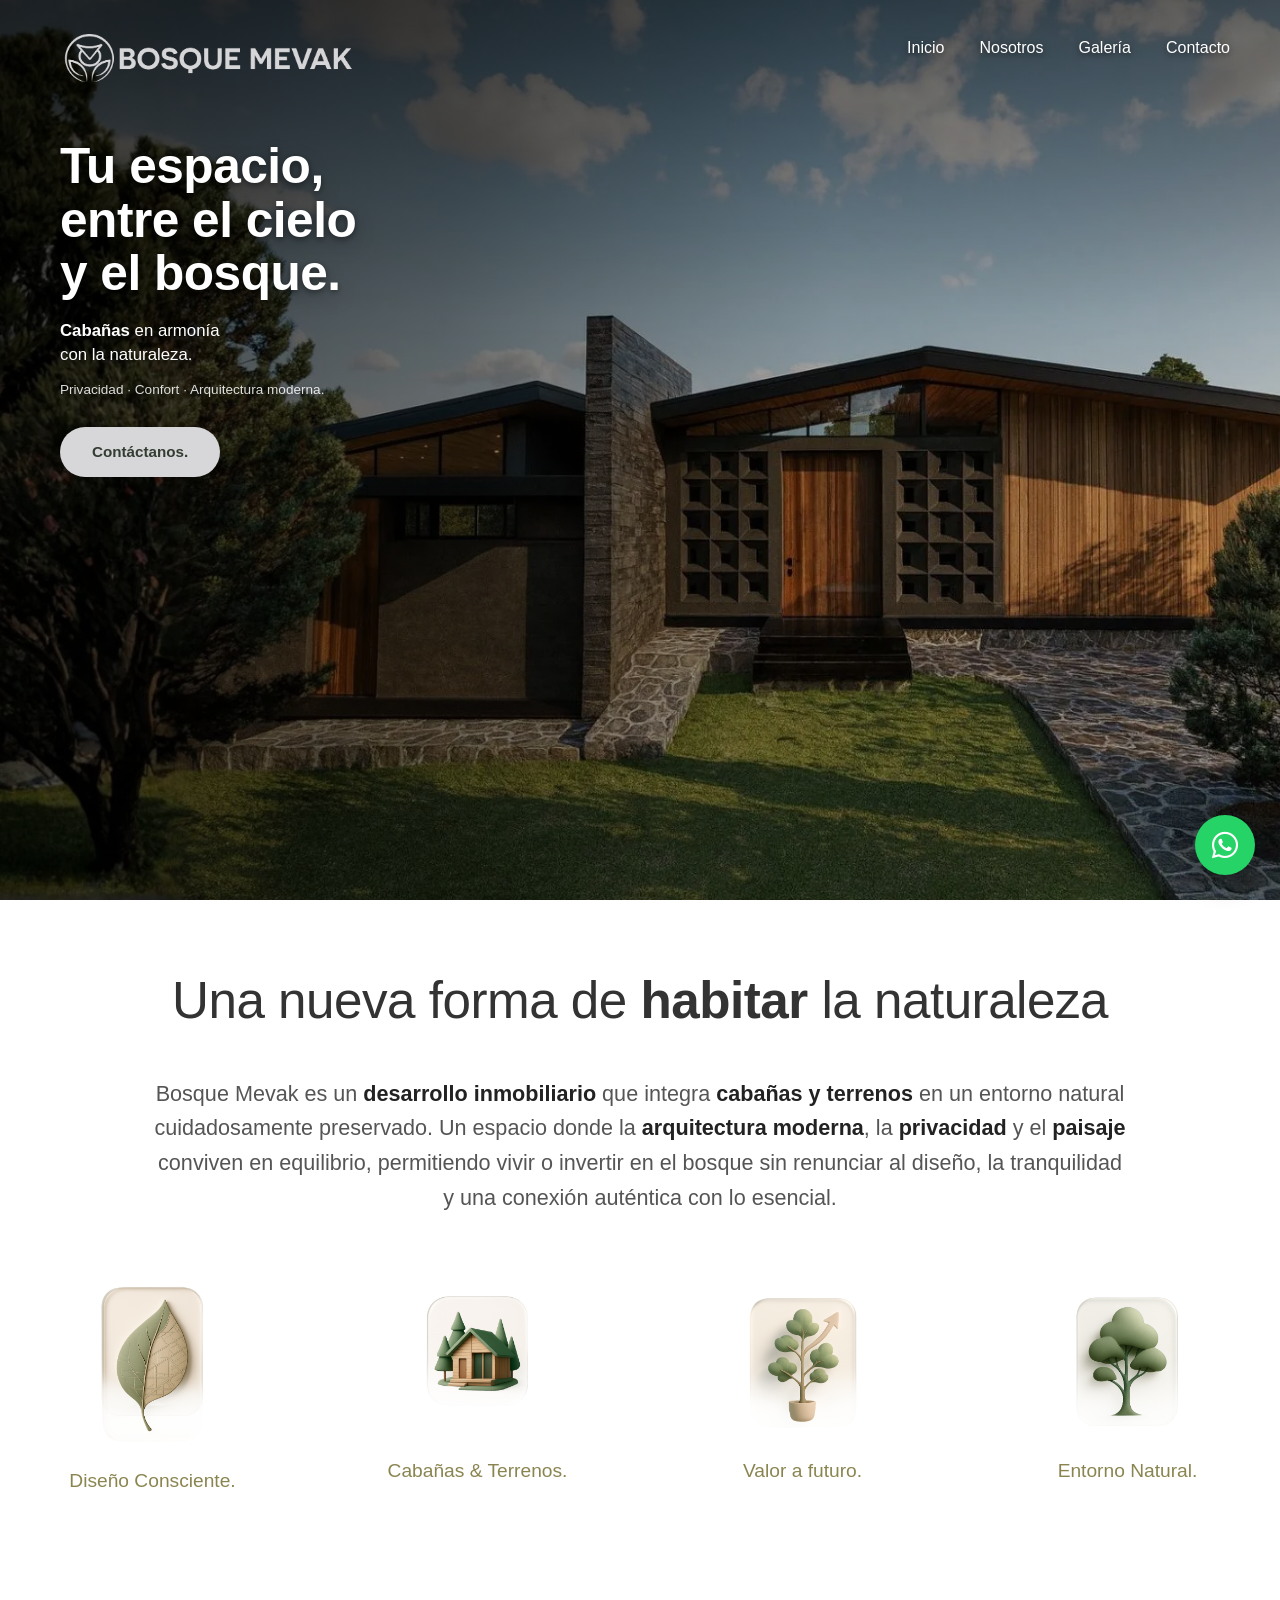
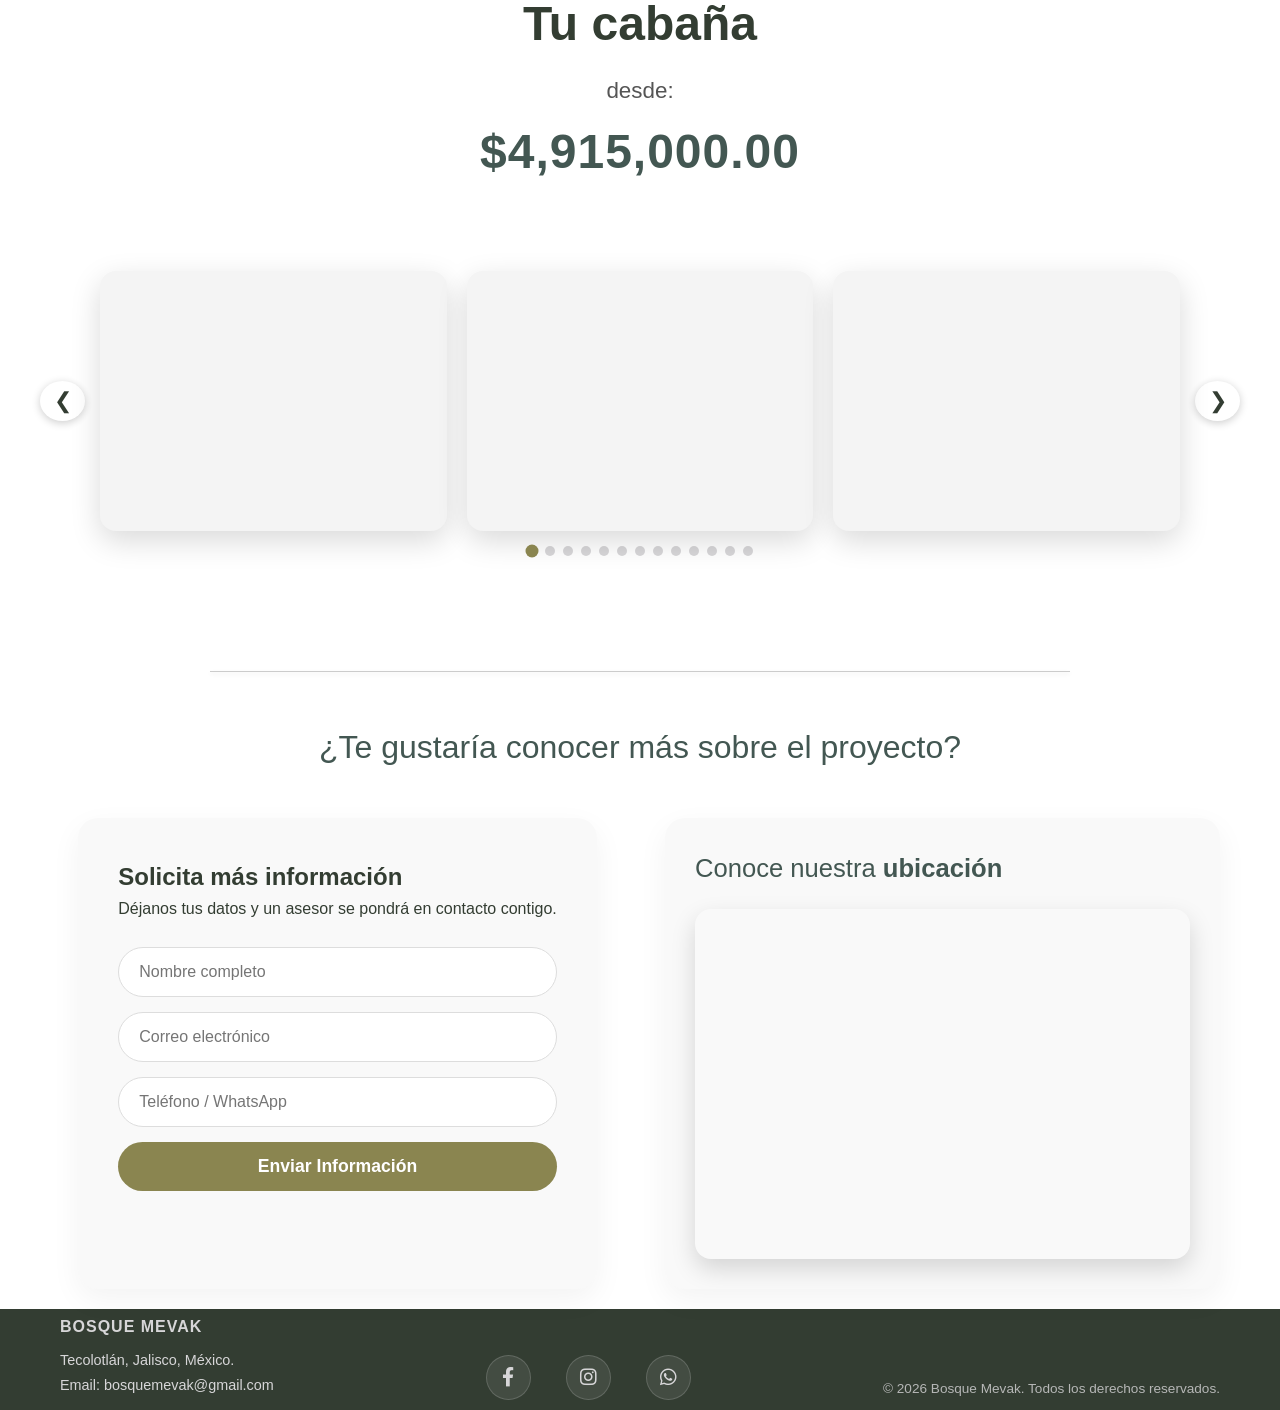
==== commit 7fa95f65: "fix nav items" ====
--- a/index.html
+++ b/index.html
@@ -108,7 +108,7 @@
 	  <p class="price-amount">$4,915,000.00</p>
 	</section>
 
-	<section class="gallery-section" id="galeria>
+	<section class="gallery-section" id="galeria">
 	  <div class="gallery-container">
 		<button class="nav-btn" onclick="rotateGallery(-1)">&#10094;</button>
 		
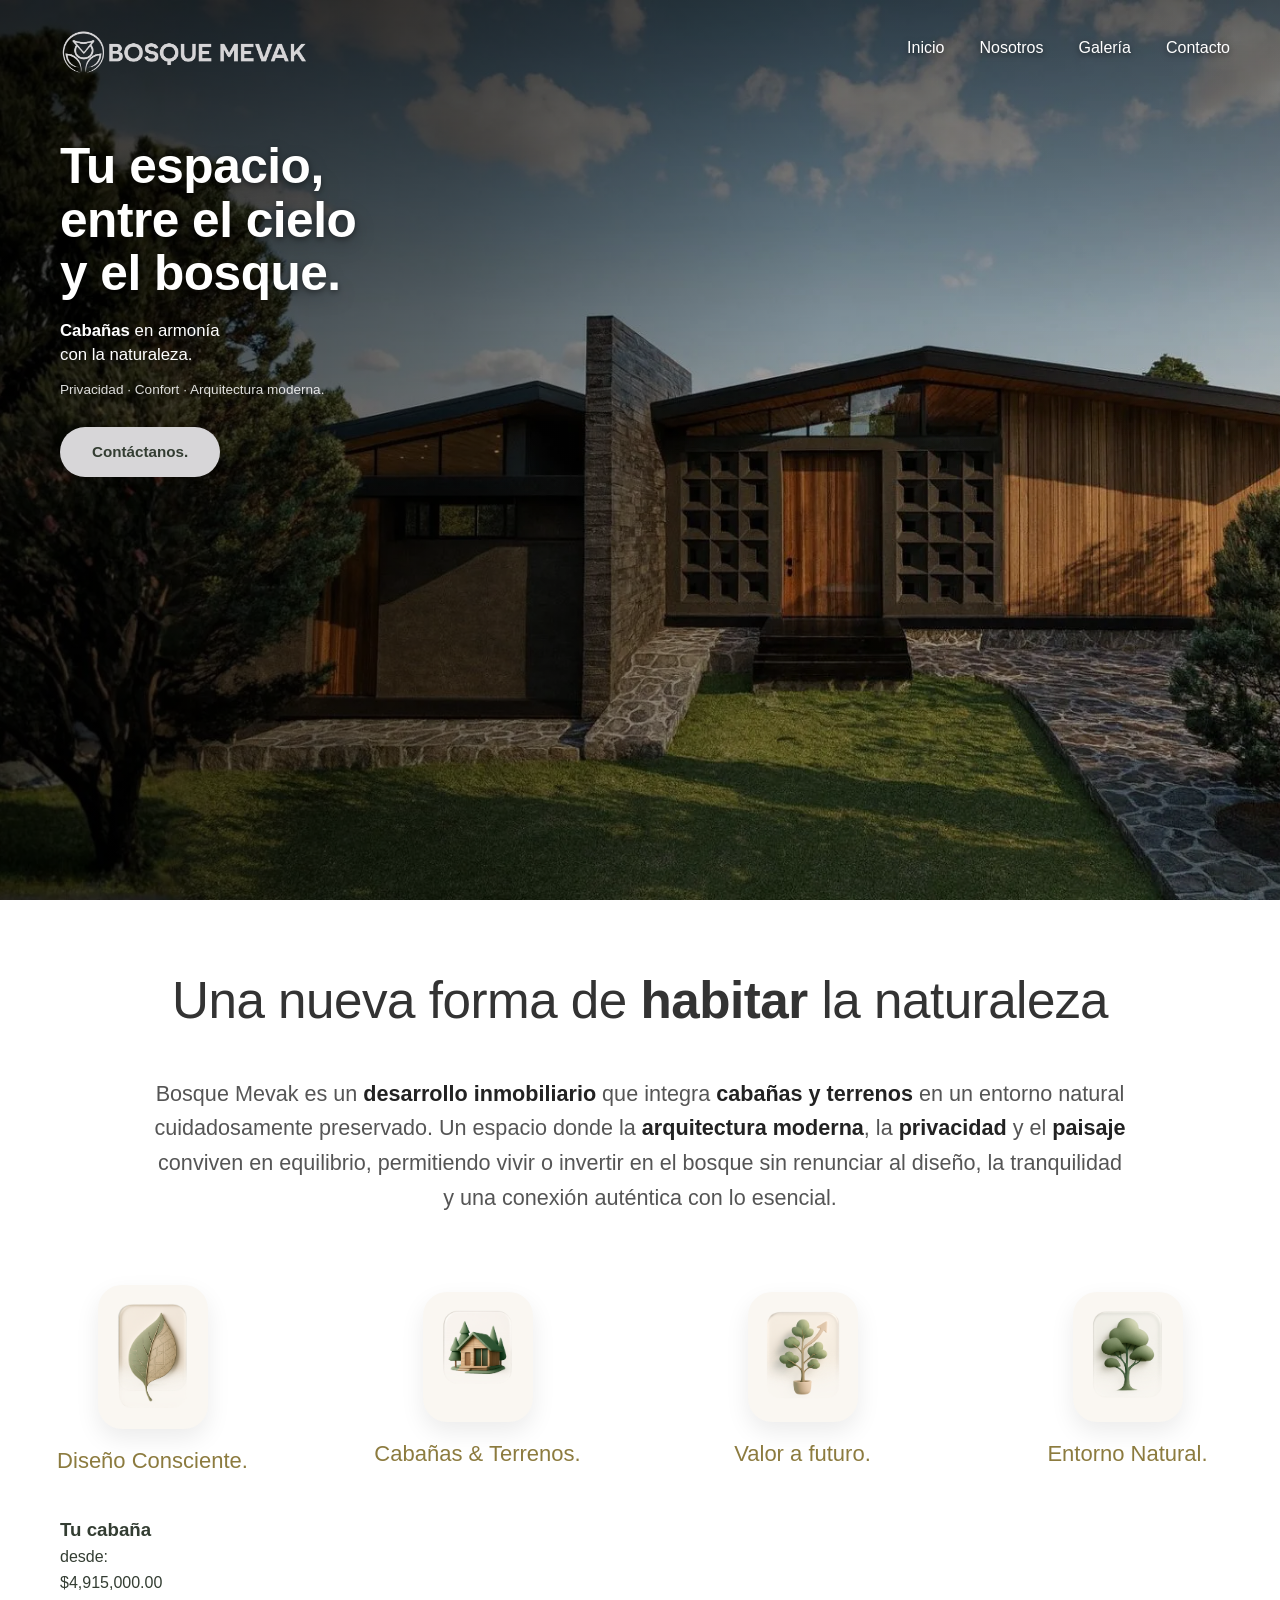
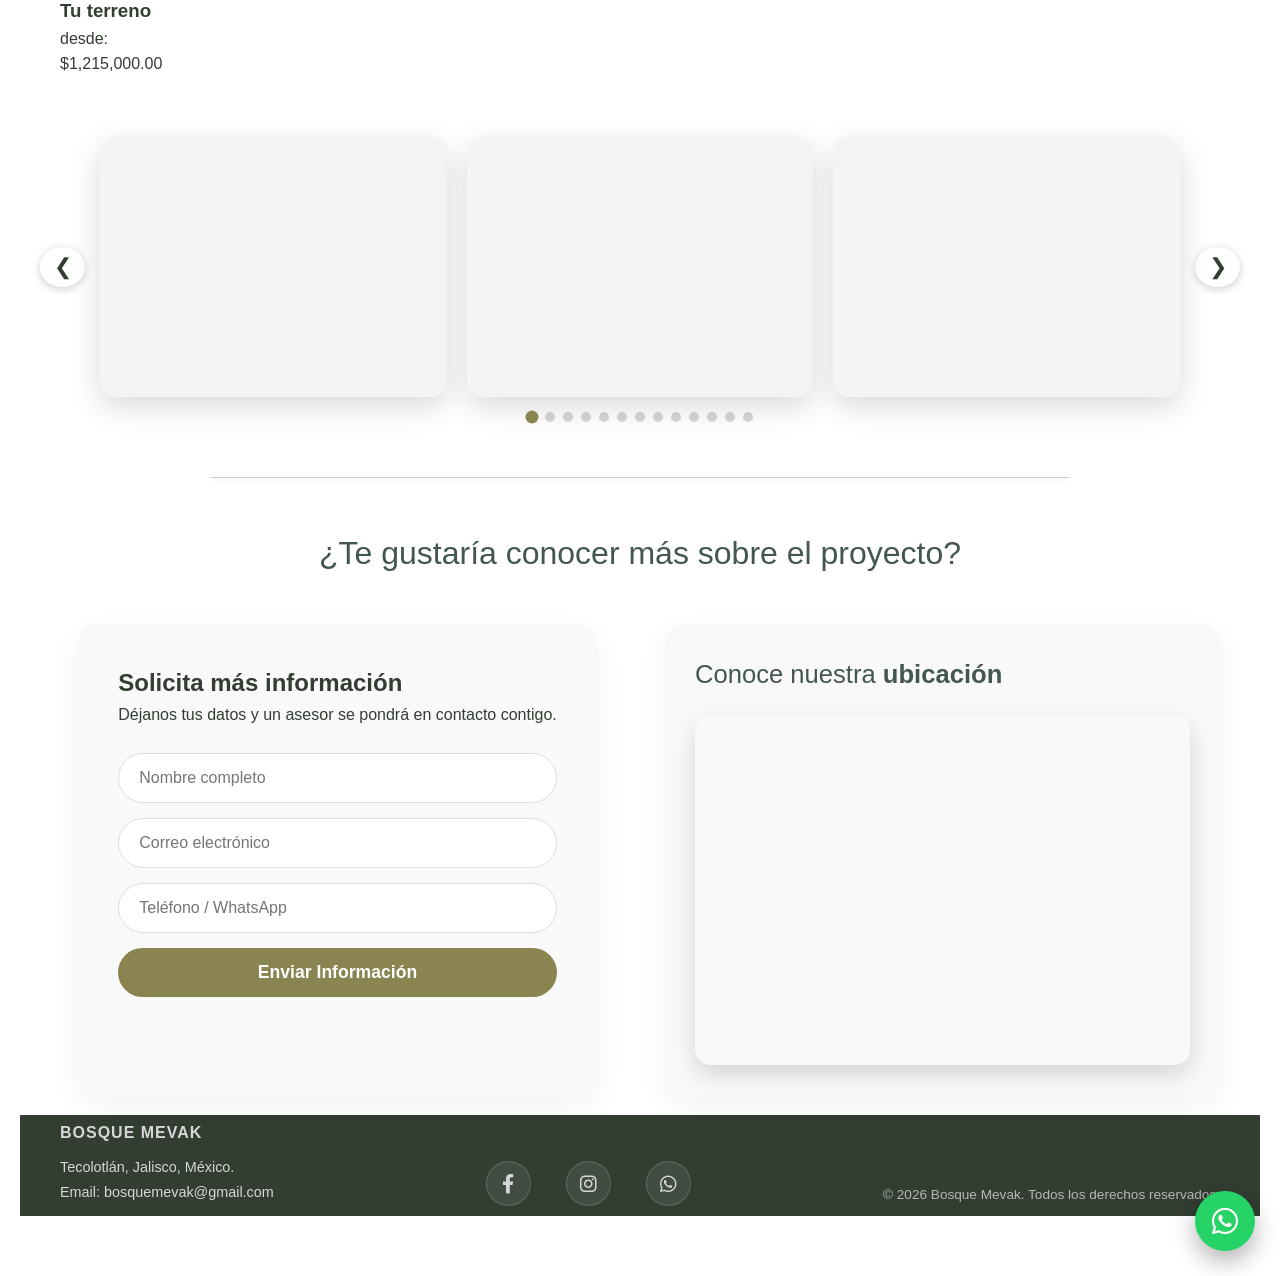
==== commit 7f21244a: "Add files via upload -Se modifica la sección de precios, agregando bullets y separador para cabaña y" ====
--- a/index.html
+++ b/index.html
@@ -5,8 +5,8 @@
     <meta name="viewport" content="width=device-width, initial-scale=1.0">
     <title>Cabañas en Tecolotlán, Jalisco | Bosque Mevak - Desarrollo Inmobiliario</title>
     <meta name="description" content="Descubre Bosque Mevak: exclusivas cabañas en Tecolotlán, Jalisco. Un proyecto inmobiliario donde la arquitectura moderna y la naturaleza conviven en armonía.">
-    <meta name="msvalidate.01" content="707DE92814EE41E83C77A1AFEE68F2B3" />
-	<link rel="canonical" href="https://www.bosquemevak.com/" />
+    <meta name="msvalidate.01" content="707DE92814EE41E83C77A1AFEE68F2B3"/>
+	<link rel="canonical" href="https://www.bosquemevak.com/"/>
 	<link rel="icon" href="/favicon.ico" type="image/x-icon">
 	<link rel="shortcut icon" href="/favicon.ico" type="image/x-icon">
 	<link rel="icon" href="/favicon-32x32.png" sizes="32x32" type="image/png">
@@ -15,13 +15,54 @@
 	<link rel="stylesheet" href="css/styles.css">
     <link href="https://api.fontshare.com/v2/css?f[]=satoshi@900,700,500,400&display=swap" rel="stylesheet">
 	<link rel="stylesheet" href="https://cdnjs.cloudflare.com/ajax/libs/font-awesome/6.0.0/css/all.min.css">
+	<script type="application/ld+json">
+{
+  "@context": "https://schema.org",
+  "@type": "RealEstateListing",
+  "name": "Bosque Mevak – Desarrollo Inmobiliario",
+  "description": "Desarrollo inmobiliario de cabañas en Tecolotlán, Jalisco. Arquitectura moderna integrada con la naturaleza.",
+  "url": "https://www.bosquemevak.com/",
+  "image": "https://www.bosquemevak.com/img/bosque-mevak-logo.png",
+  "address": {
+    "@type": "PostalAddress",
+    "addressLocality": "Tecolotlán",
+    "addressRegion": "Jalisco",
+    "addressCountry": "MX"
+  },
+  "offers": [
+    {
+      "@type": "Offer",
+      "name": "Cabaña en Bosque Mevak",
+      "price": "4915000",
+      "priceCurrency": "MXN",
+      "availability": "https://schema.org/InStock",
+      "url": "https://www.bosquemevak.com/"
+    },
+    {
+      "@type": "Offer",
+      "name": "Terreno en Bosque Mevak",
+      "price": "1215000",
+      "priceCurrency": "MXN",
+      "availability": "https://schema.org/InStock",
+      "url": "https://www.bosquemevak.com/"
+    }
+  ],
+  "seller": {
+    "@type": "RealEstateAgent",
+    "name": "Bosque Mevak",
+    "url": "https://www.bosquemevak.com/",
+    "telephone": "+52-33-3034-8695"
+  }
+}
+</script>
+
 </head>
 <body>
 
 	<header class="header">
 	  <div class="header-container">
 		<div class="logo">
-		  <img src="img/bosque-mevak-logo-grey.png" alt="Bosque Mevak" style="height: 80px; width: auto;">
+		  <img src="img/bosque-mevak-logo-grey.png" alt="Bosque Mevak">
 		</div>
 
 		<nav class="nav">
@@ -102,10 +143,26 @@
 	  </div>
 	</section>
 
-	<section class="price-section">
-	  <h2 class="price-title">Tu cabaña</h2>
-	  <p class="price-subtitle">desde:</p>
-	  <p class="price-amount">$4,915,000.00</p>
+	<section class="pricing-section container">
+	  <div class="pricing-grid">
+
+		<div class="price-card">
+			<h3>Tu cabaña</h3>
+			<span class="price-label">desde:</span>
+			<div class="price animate-price" data-price="4915000">$4,915,000.00
+			</div>
+		</div>
+
+		<div class="price-divider"></div>
+
+		<div class="price-card">
+			<h3>Tu terreno</h3>
+			<span class="price-label">desde:</span>
+			<div class="price animate-price" data-price="1215000">$1,215,000.00
+			</div>
+		</div>
+
+	  </div>
 	</section>
 
 	<section class="gallery-section" id="galeria">
@@ -121,7 +178,6 @@
 		<button class="nav-btn" onclick="rotateGallery(1)">&#10095;</button>
 	  </div>
 	  <div id="gallery-dots" class="gallery-dots"></div>
-	</section>
 
 	<div id="lightbox" class="lightbox">
 	  <span class="close-btn" onclick="closeLightbox()">&times;</span>
--- a/css/styles.css
+++ b/css/styles.css
@@ -1029,6 +1029,16 @@
 ================================ */
 
 /* Grid de beneficios */
+.features {
+  display: grid;
+  grid-template-columns: repeat(4, 1fr);
+  gap: 48px;
+  max-width: 1200px;
+  margin: 0 auto;
+  padding: 80px 20px;
+  text-align: center;
+}
+
 .features-grid {
     display: grid;
     grid-template-columns: repeat(4, 1fr);
@@ -1042,26 +1052,26 @@
     display: flex;
     flex-direction: column;
     align-items: center;
-    text-align: center;
-
-    /* Animación de entrada */
+    gap: 18px; 
     opacity: 0;
-    transform: scale(0.92) translateY(20px);
+    transform: translateY(20px);
     transition: opacity 0.8s ease, transform 0.8s ease;
 }
 
 /* Estado visible al hacer scroll */
 .feature-item.visible {
-    opacity: 1;
-    transform: scale(1) translateY(0);
+     opacity: 1;
+  transform: translateY(0);
 }
 
 /* Imagen del ícono */
 .feature-item img {
     width: 110px;
     height: auto;
-    margin-bottom: 20px;
-    transition: transform 0.35s ease, filter 0.35s ease;
+    border-radius: 24px;
+    background: #faf7f2;
+    padding: 18px;
+    box-shadow: 0 10px 25px rgba(0,0,0,0.08);
 }
 
 /* Hover: micro-animación */
@@ -1072,10 +1082,11 @@
 
 /* Texto debajo del ícono */
 .feature-item h3 {
-    font-size: 1.2rem;
+    font-size: 22px;           
     font-weight: 500;
-    color: var(--accent);
-    transition: color 0.35s ease, transform 0.35s ease;
+    color: #8c7b3f;
+    margin: 0;                 
+    line-height: 1.25;
 }
 
 /* Hover en texto */
@@ -1174,6 +1185,21 @@
 
     .price-amount {
         font-size: 2.4rem;
+    }
+
+    .features {
+    grid-template-columns: repeat(2, 1fr);
+    gap: 32px 16px;   /* menos espacio vertical */
+    padding: 50px 16px;
+    }
+
+    .feature-item img {
+        width: 90px;     /* escala mejor */
+        padding: 14px;
+    }
+
+    .feature-item h3 {
+        font-size: 20px; /* más grande como la imagen 2 */
     }
   }
   
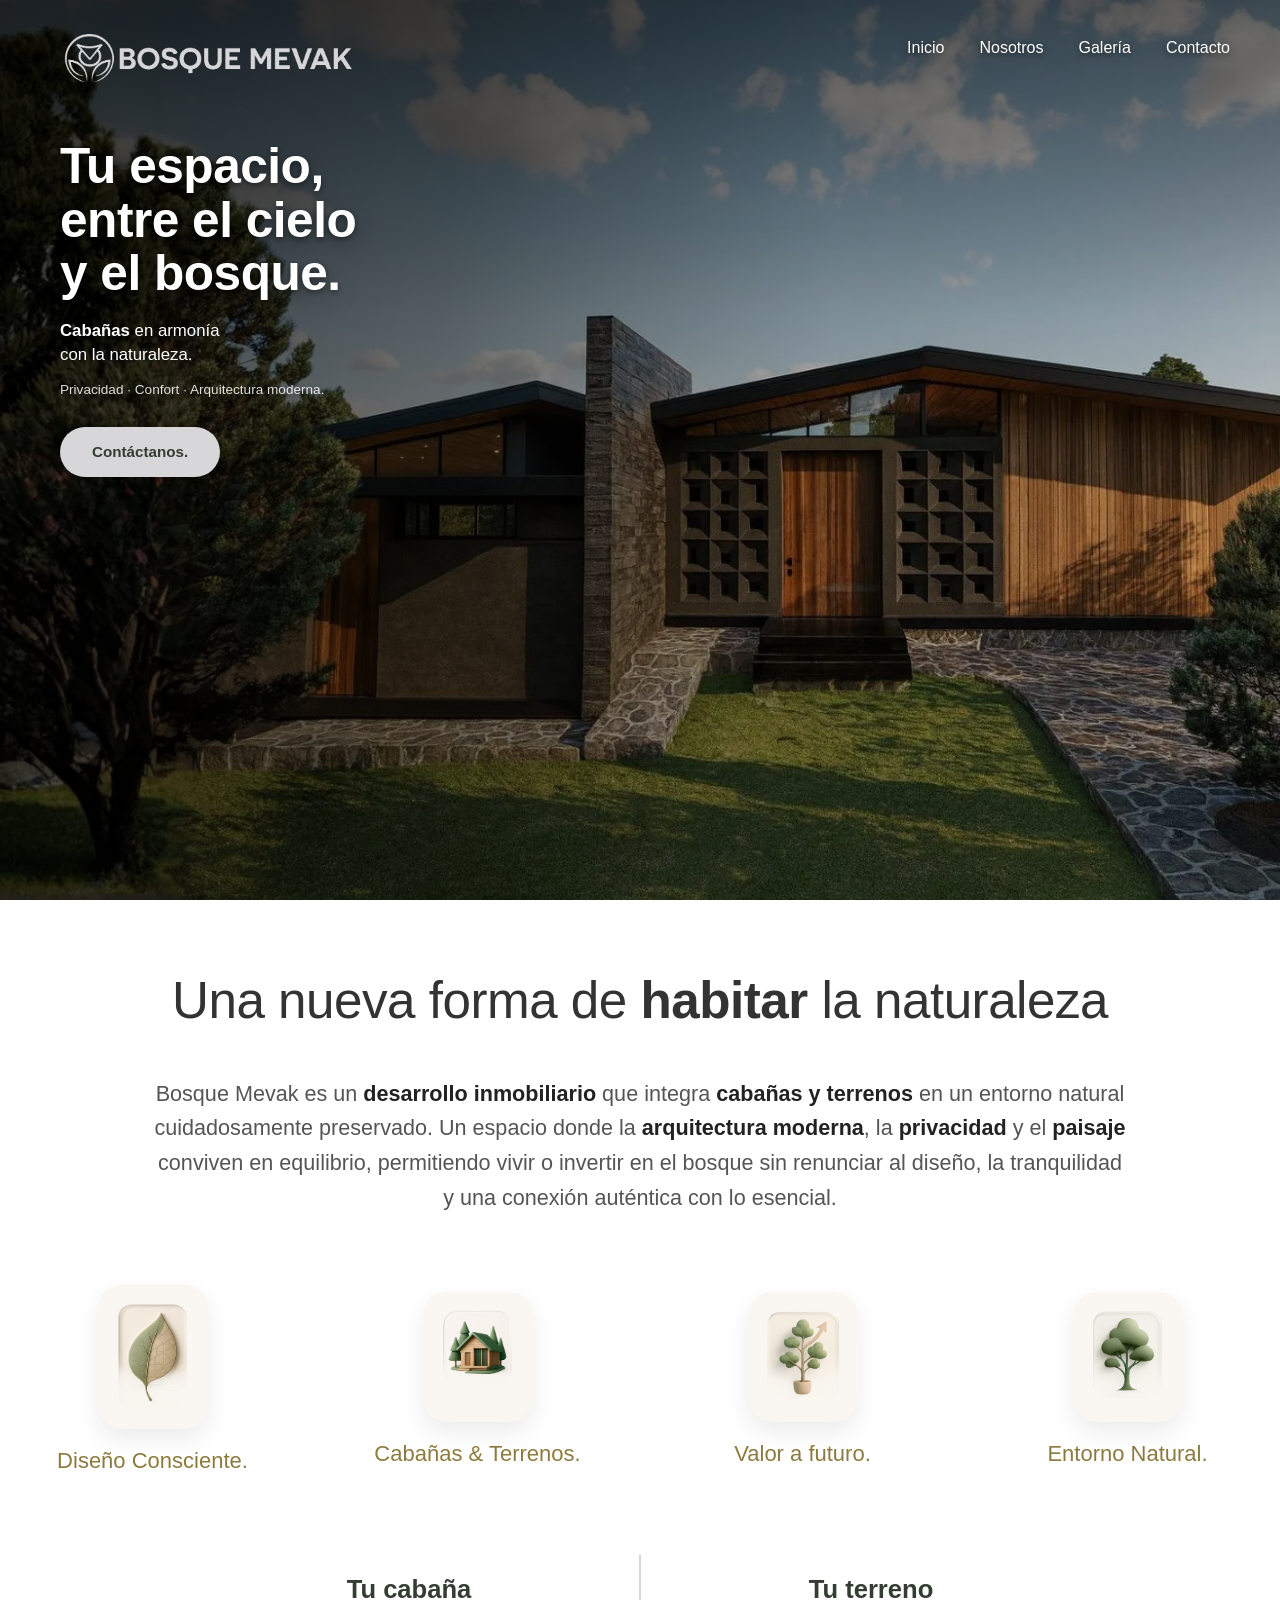
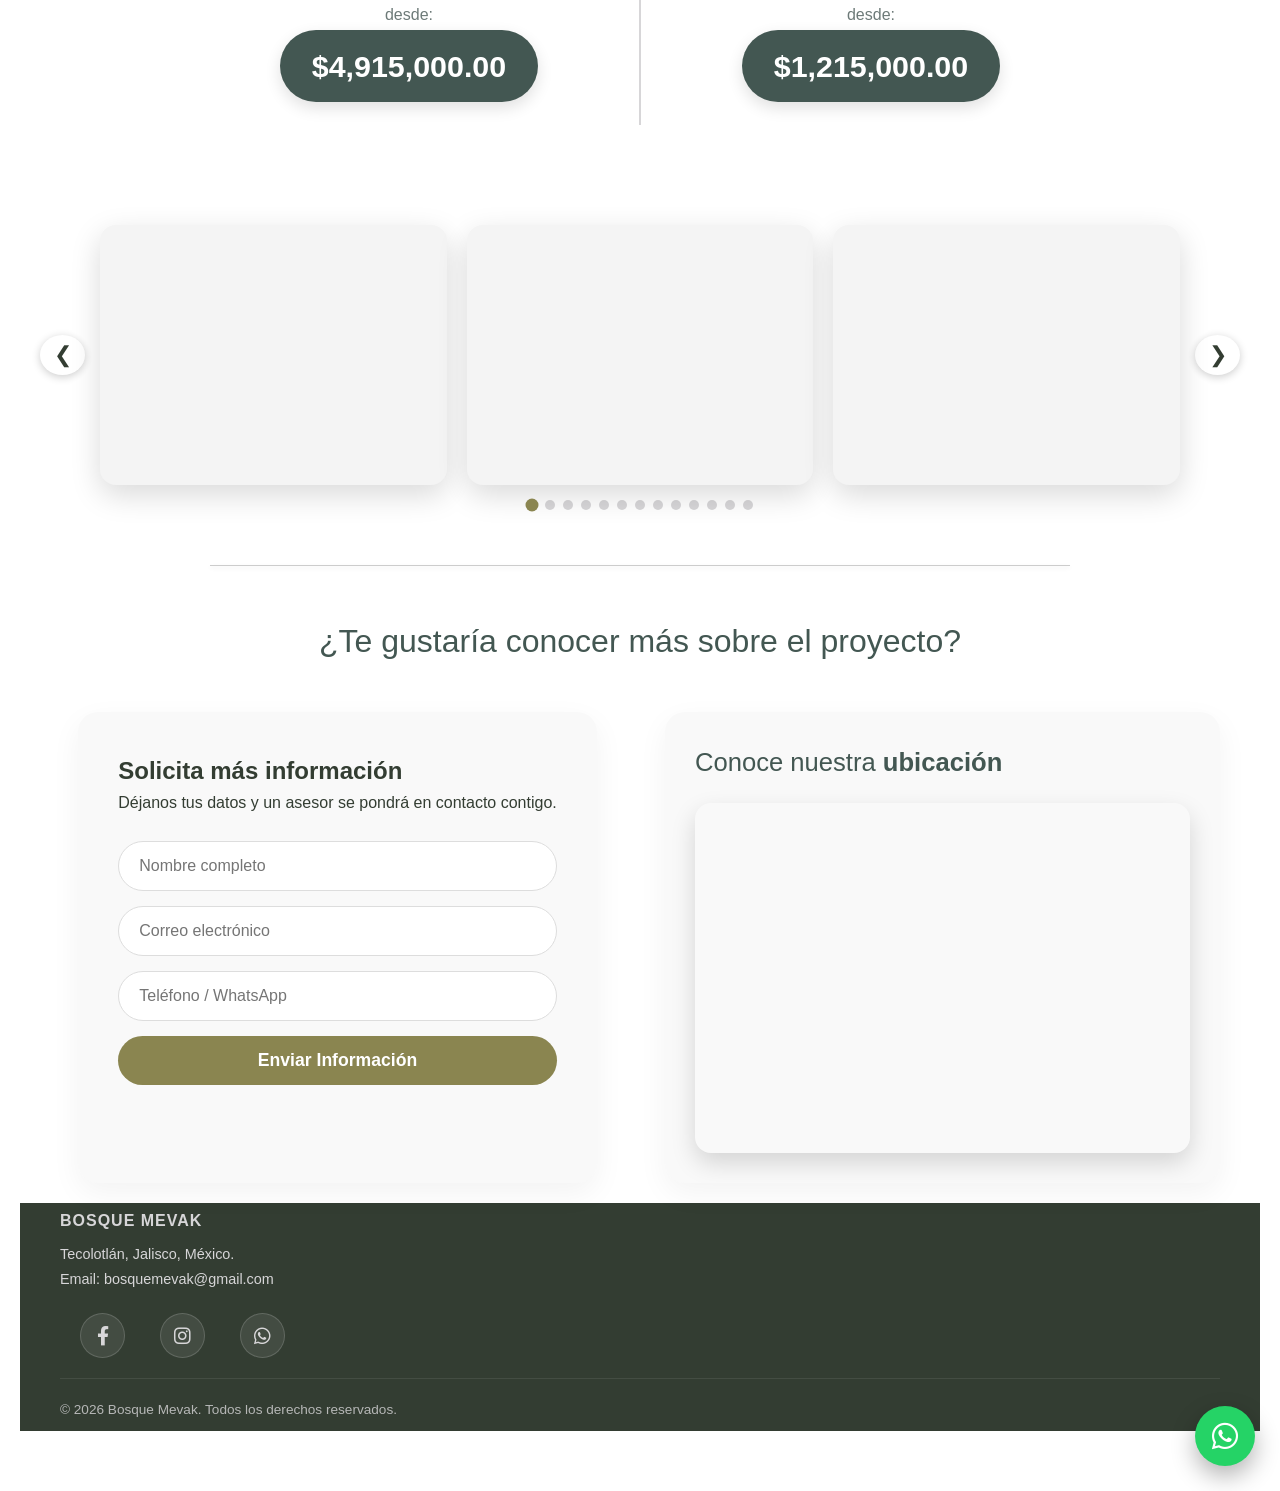
==== commit d7d5a03b: "Code for FB Pixel" ====
--- a/index.html
+++ b/index.html
@@ -55,7 +55,25 @@
   }
 }
 </script>
-
+<!-- Facebook Pixel Code -->
+<script>
+!function(f,b,e,v,n,t,s)
+{if(f.fbq)return;n=f.fbq=function(){n.callMethod?
+n.callMethod.apply(n,arguments):n.queue.push(arguments)};
+if(!f._fbq)f._fbq=n;n.push=n;n.loaded=!0;n.version='2.0';
+n.queue=[];t=b.createElement(e);t.async=!0;
+t.src=v;s=b.getElementsByTagName(e)[0];
+s.parentNode.insertBefore(t,s)}(window,document,'script',
+'https://connect.facebook.net/en_US/fbevents.js');
+ fbq('init', '1948532819079855'); 
+fbq('track', 'PageView');
+</script>
+<noscript>
+ <img height="1" width="1" 
+src="https://www.facebook.com/tr?id=1948532819079855&ev=PageView
+&noscript=1"/>
+</noscript>
+<!-- End Facebook Pixel Code -->
 </head>
 <body>
 
--- a/css/styles.css
+++ b/css/styles.css
@@ -133,12 +133,14 @@
 }
 
 .logo {
-	height: 60px; /* tamaño correcto como imagen 2 */
+	height: 60px; 
     width: auto;
 }
 
 .logo img {
-      height: 68px;
+    height: 80px;
+    width: auto;
+    max-width: 100%;
 }
 
 .nav a {
@@ -694,7 +696,7 @@
 .dot {
     width: 10px;
     height: 10px;
-    background-color: #D7D6D8; /* Color 'light' de tu paleta */
+    background-color: #D7D6D8;
     border-radius: 50%;
     cursor: pointer;
     transition: all 0.3s ease;
@@ -774,31 +776,67 @@
    Sección precio (imagen 2)
 ================================ */
 
-.price-section {
+.pricing-section {
+  padding: 40px 20px;
+    max-width: 1100px;
+    margin: 0 auto;
+}
+
+.pricing-grid {
+ display: flex;
+    align-items: center;
+    justify-content: center;
+    gap: 40px;
+    flex-wrap: nowrap;         
+    position: relative;
+}
+
+.price-card {
+    flex: 1;
+    max-width: 380px;
     text-align: center;
-    padding: 50px 20px 20px;
-}
-
-.price-title {
-    font-size: 3rem;
+    display: flex;
+    flex-direction: column;
+    align-items: center;
+    gap: 4px; 
+}
+
+/* Título */
+.price-card h3 {
+    font-size: 1.6rem;
     font-weight: 700;
+    margin: 0;
     color: var(--primary);
-    margin-bottom: 10px;
-}
-
-.price-subtitle {
-    font-size: 1.4rem;
-    color: #555;
-    margin-bottom: 5px;
-}
-
-.price-amount {
-    font-size: 3rem;
-    font-weight: 700;
-    color: var(--secondary);
-    letter-spacing: 1px;
-}
-
+    line-height: 1; 
+}
+
+/* Texto*/
+.price-label {
+    font-size: 1rem;
+    color: #6d7a78;
+    margin: 0;
+    line-height: 1; 
+}
+
+/* Precio */
+.price {
+	margin-top: 3px; 
+    padding: 12px 32px;
+    font-size: 1.9rem;
+    font-weight: 800;
+    color: white;
+    background: var(--secondary);
+    border-radius: 999px;
+    box-shadow: 0 6px 16px rgba(0,0,0,0.12);
+    white-space: nowrap;
+}
+
+/* Línea divisoria desktop */
+.price-divider {
+  width: 2px;
+	height: 170px;  
+    background: #d7d6d8;
+}
 
 .footer-content {
     display: flex;
@@ -875,7 +913,7 @@
 }
 
 footer {
-    background-color: var(--primary); /* El verde oscuro de tu paleta */
+    background-color: var(--primary); 
     color: var(--light);
     padding: 5px 0 10px;
 }
@@ -1103,6 +1141,14 @@
 
 /* Responsive */
 @media (max-width: 768px) {
+	.header {
+		padding: 15px 20px;
+    }
+	
+	.logo img {
+		height: 48px;
+	}
+
 	.hero-content {
         max-width: 100%;
         padding: 120px 20px 0;
@@ -1121,7 +1167,7 @@
     .nav {
         display: none;
     }
-	
+
 	.gallery-container {
         position: relative;
         display: block; /* Cambiamos de flex a block para controlar el scroll */
@@ -1164,21 +1210,81 @@
     .gallery-grid { grid-template-columns: 1fr; }
 	
 	.intro-text {
-    font-size: 1.1rem;
-    max-width: 100%;
+        font-size: 1.1rem;
+        line-height: 1.4;
+        max-width: 100%;
+    }
+	
+	/* Ajustar márgenes para evitar exceso de espacio */
+    .container-mevak {
+        padding-top: 30px;
+        padding-bottom: 30px;
+    }
 	
 	.main-title {
         font-size: 2.2rem;
-    }
-
-    .intro-text {
-        font-size: 1.1rem;
-    }
-
-    .intro-text br {
+        line-height: 1.25; /* Para reducir espacio entre líneas del título */
+    }
+	
+	.container-mevak .intro-text {
+        font-size: 1.0rem; /* Reduce el tamaño del texto descriptivo */
+        line-height: 1.5; /* Ajusta el espacio entre líneas */
+        max-width: 100%;
+        padding: 0 10px; /* Padding lateral para evitar bordes */
+    }
+	
+	.intro-text br {
         display: none;
     }
-
+	
+	.main-title {
+        font-size: 2.2rem;
+		line-height: 1.25; 
+    }
+
+	.pricing-section {
+        padding: 30px 15px;
+    }
+	
+	.pricing-grid {
+        display: flex;
+		flex-direction: column;
+		align-items: center;
+		gap: 40px;
+    }
+	
+	.price-divider {
+        display: none;
+    }
+	
+	.price-card {
+		gap: 4px;
+    }
+	
+    .price-card h3 {
+       font-size: 2.0rem;
+        font-weight: 700;
+        margin: 0;
+        color: var(--primary);
+        line-height: 1;
+    }
+    
+    .price-label {
+        font-size: 0.85rem;
+        color: #6d7a78;
+        margin: 0;
+        line-height: 1;
+    }
+	 
+    .price {
+		width: 100%;
+		max-width: 100%;
+		padding: 14px 20px;
+		font-size: clamp(1.4rem, 6vw, 2rem);
+		text-align: center;
+		white-space: normal;
+    }
+	
     .price-title {
         font-size: 2.2rem;
     }
@@ -1186,6 +1292,17 @@
     .price-amount {
         font-size: 2.4rem;
     }
+	
+	.animate-price {
+	  opacity: 1;
+	  transform: translateY(20px);
+	  transition: opacity 0.8s ease, transform 0.8s ease;
+	}
+
+	.animate-price.visible {
+	  opacity: 1;
+	  transform: translateY(0);
+	}
 
     .features {
     grid-template-columns: repeat(2, 1fr);
@@ -1292,11 +1409,12 @@
 
 @media (max-width: 480px) {
     .features-grid {
-        grid-template-columns: 1fr;
-        gap: 30px;
+        grid-template-columns: repeat(2, 1fr);
+        gap: 30px 15px;
     }
 
     .feature-item img {
-        width: 90px;
+        width: 85px;
+        padding: 12px;
     }
 }
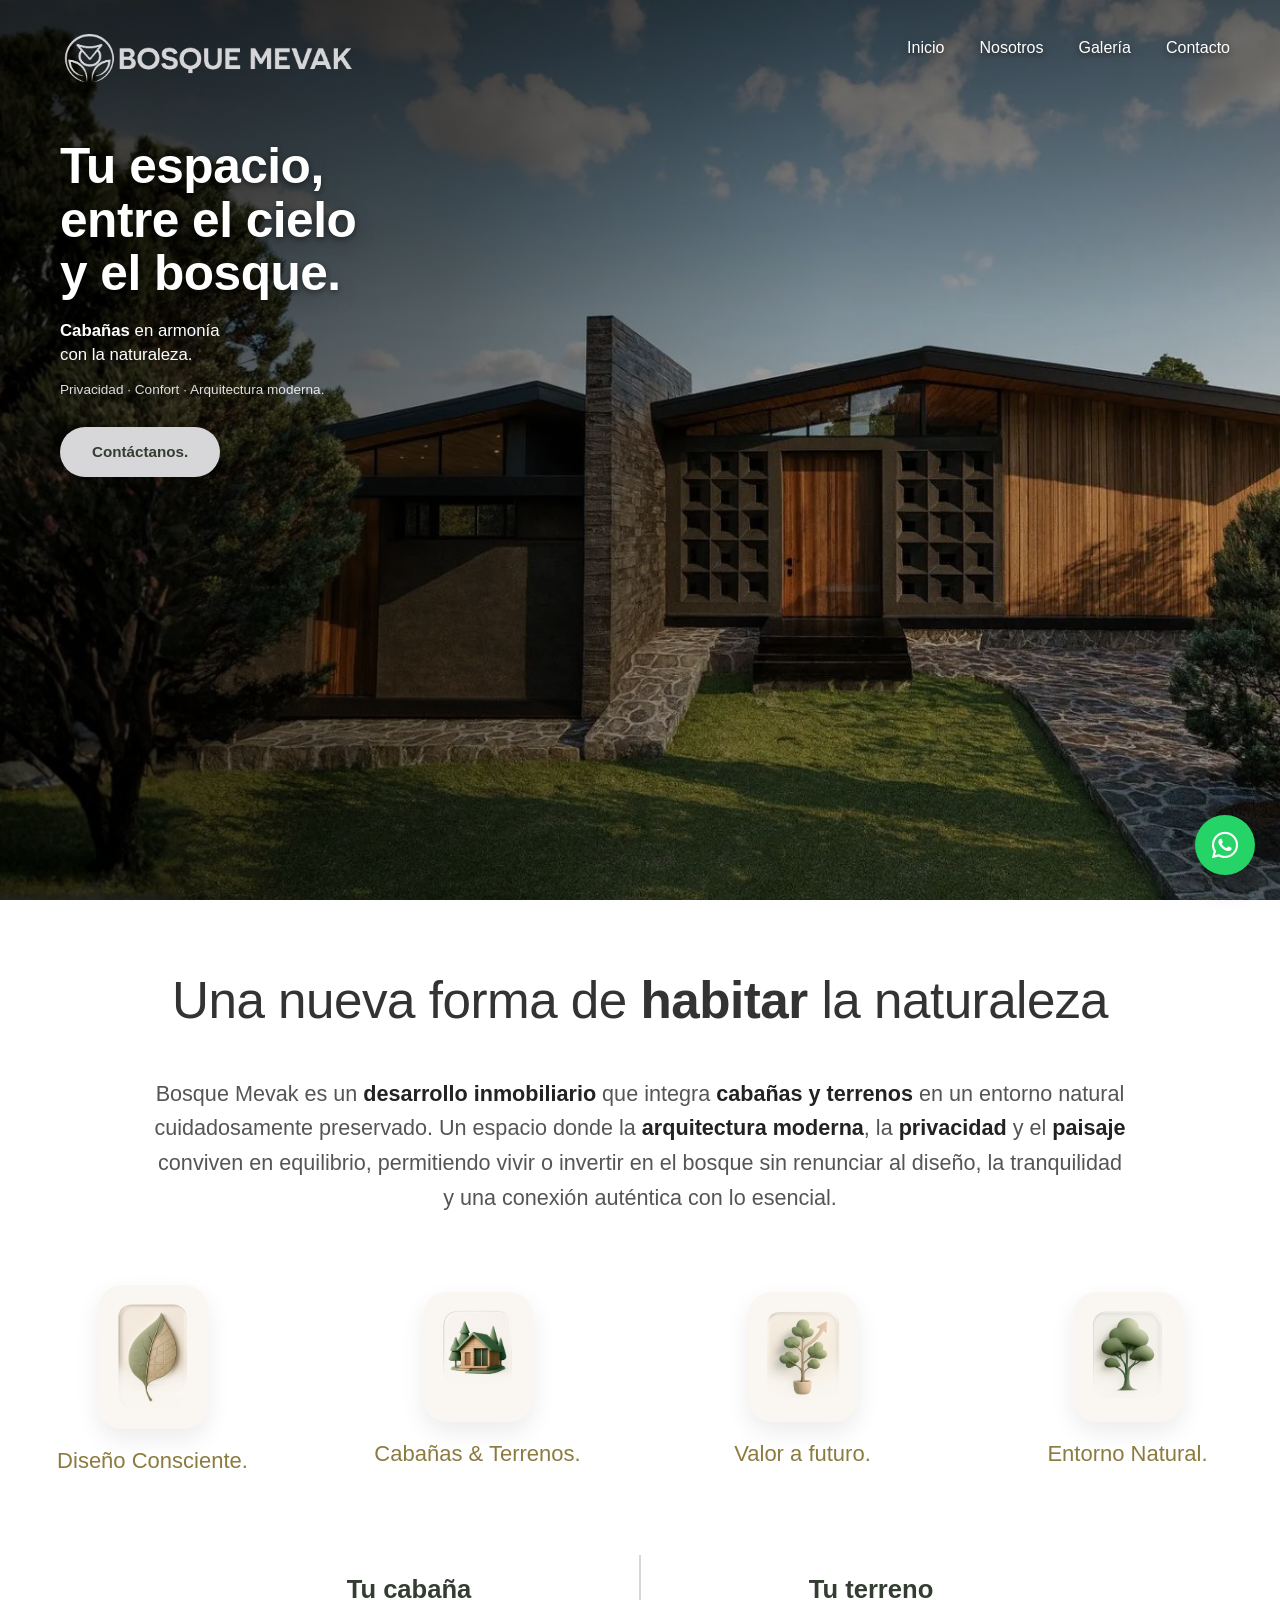
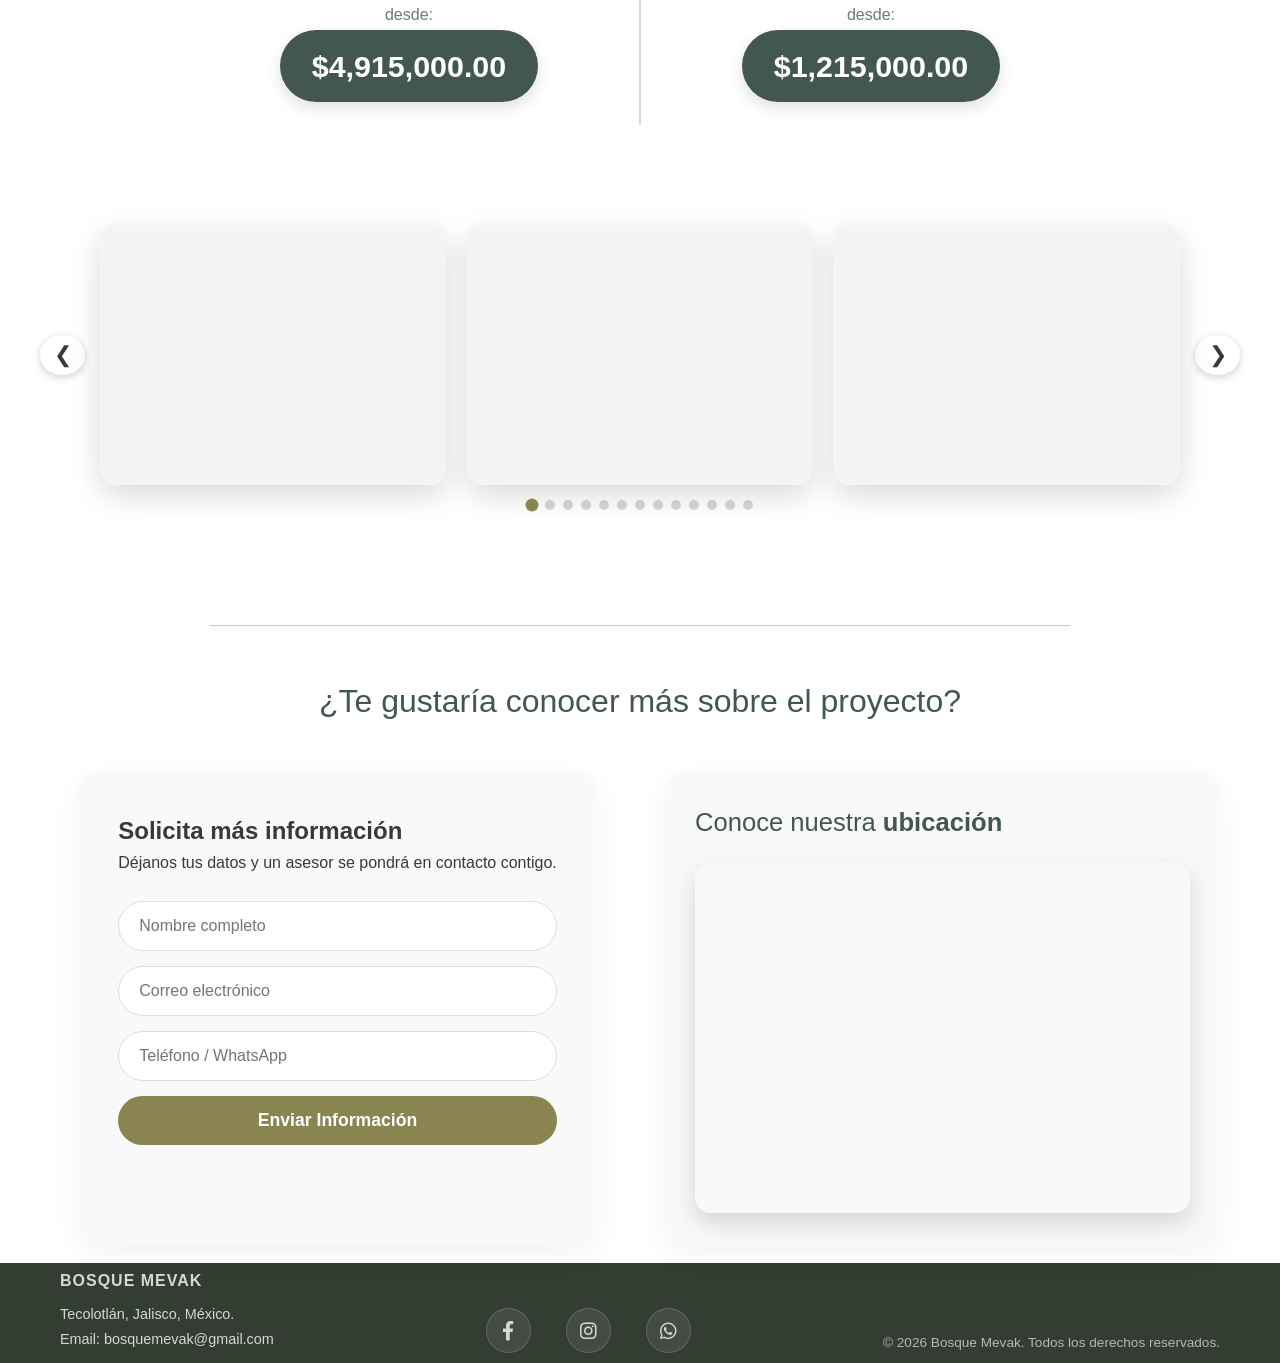
==== commit b3fdd1f0: "Minor fixes" ====
--- a/index.html
+++ b/index.html
@@ -194,16 +194,16 @@
 		</div>
 
 		<button class="nav-btn" onclick="rotateGallery(1)">&#10095;</button>
-	  </div>
-	  <div id="gallery-dots" class="gallery-dots"></div>
-
-	<div id="lightbox" class="lightbox">
-	  <span class="close-btn" onclick="closeLightbox()">&times;</span>
-	  <button class="lb-nav lb-prev" onclick="changeLightboxImage(-1)">&#10094;</button>
-	  <img id="lightbox-img" src="">
-	  <button class="lb-nav lb-next" onclick="changeLightboxImage(1)">&#10095;</button>
-	</div>	
-
+	  	</div>
+	  	<div id="gallery-dots" class="gallery-dots"></div>
+
+		<div id="lightbox" class="lightbox">
+			<span class="close-btn" onclick="closeLightbox()">&times;</span>
+			<button class="lb-nav lb-prev" onclick="changeLightboxImage(-1)">&#10094;</button>
+			<img id="lightbox-img" src="">
+			<button class="lb-nav lb-next" onclick="changeLightboxImage(1)">&#10095;</button>
+		</div>	
+	</section>
 	
 	<section class="mevak-description container text-center">
 		<hr class="elegante-sombra">
--- a/css/styles.css
+++ b/css/styles.css
@@ -1318,7 +1318,7 @@
     .feature-item h3 {
         font-size: 20px; /* más grande como la imagen 2 */
     }
-  }
+
   
   /* Quitamos los saltos de línea manuales en móvil para mejor fluidez */
   .intro-text br { display: none; }
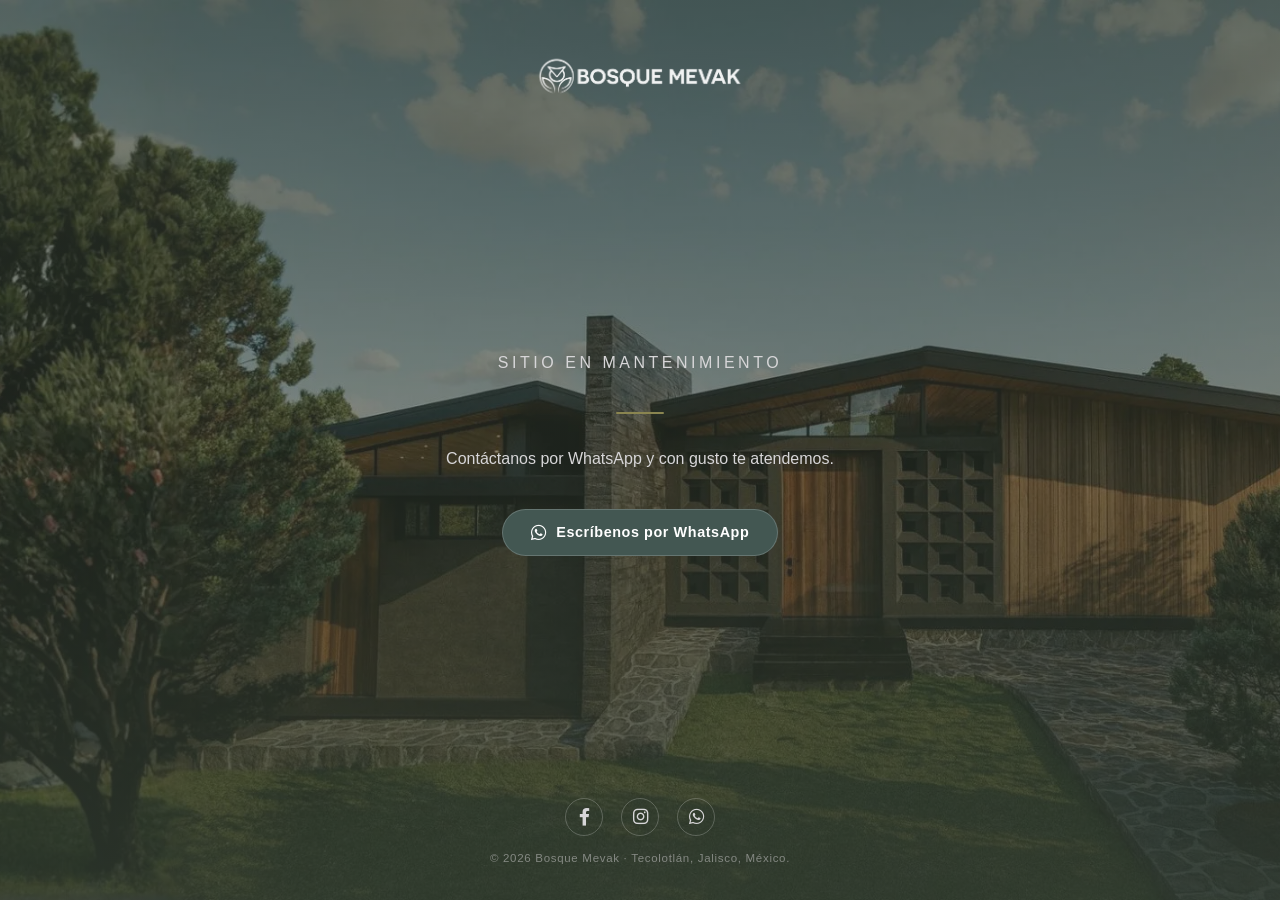
==== commit 79c480df: "Mtto" ====
--- a/index.html
+++ b/index.html
@@ -1,316 +1,269 @@
-<!DOCTYPE html>
-<html lang="es">
-<head>
-    <meta charset="UTF-8">
-    <meta name="viewport" content="width=device-width, initial-scale=1.0">
-    <title>Cabañas en Tecolotlán, Jalisco | Bosque Mevak - Desarrollo Inmobiliario</title>
-    <meta name="description" content="Descubre Bosque Mevak: exclusivas cabañas en Tecolotlán, Jalisco. Un proyecto inmobiliario donde la arquitectura moderna y la naturaleza conviven en armonía.">
-    <meta name="msvalidate.01" content="707DE92814EE41E83C77A1AFEE68F2B3"/>
-	<link rel="canonical" href="https://www.bosquemevak.com/"/>
-	<link rel="icon" href="/favicon.ico" type="image/x-icon">
-	<link rel="shortcut icon" href="/favicon.ico" type="image/x-icon">
-	<link rel="icon" href="/favicon-32x32.png" sizes="32x32" type="image/png">
-	<link rel="icon" href="/favicon-96x96.png" sizes="96x96" type="image/png">
-	<link rel="apple-touch-icon" sizes="180x180" href="/apple-touch-icon.png">
-	<link rel="stylesheet" href="css/styles.css">
-    <link href="https://api.fontshare.com/v2/css?f[]=satoshi@900,700,500,400&display=swap" rel="stylesheet">
-	<link rel="stylesheet" href="https://cdnjs.cloudflare.com/ajax/libs/font-awesome/6.0.0/css/all.min.css">
-	<script type="application/ld+json">
-{
-  "@context": "https://schema.org",
-  "@type": "RealEstateListing",
-  "name": "Bosque Mevak – Desarrollo Inmobiliario",
-  "description": "Desarrollo inmobiliario de cabañas en Tecolotlán, Jalisco. Arquitectura moderna integrada con la naturaleza.",
-  "url": "https://www.bosquemevak.com/",
-  "image": "https://www.bosquemevak.com/img/bosque-mevak-logo.png",
-  "address": {
-    "@type": "PostalAddress",
-    "addressLocality": "Tecolotlán",
-    "addressRegion": "Jalisco",
-    "addressCountry": "MX"
-  },
-  "offers": [
-    {
-      "@type": "Offer",
-      "name": "Cabaña en Bosque Mevak",
-      "price": "4915000",
-      "priceCurrency": "MXN",
-      "availability": "https://schema.org/InStock",
-      "url": "https://www.bosquemevak.com/"
-    },
-    {
-      "@type": "Offer",
-      "name": "Terreno en Bosque Mevak",
-      "price": "1215000",
-      "priceCurrency": "MXN",
-      "availability": "https://schema.org/InStock",
-      "url": "https://www.bosquemevak.com/"
-    }
-  ],
-  "seller": {
-    "@type": "RealEstateAgent",
-    "name": "Bosque Mevak",
-    "url": "https://www.bosquemevak.com/",
-    "telephone": "+52-33-3034-8695"
-  }
-}
-</script>
-<!-- Facebook Pixel Code -->
-<script>
-!function(f,b,e,v,n,t,s)
-{if(f.fbq)return;n=f.fbq=function(){n.callMethod?
-n.callMethod.apply(n,arguments):n.queue.push(arguments)};
-if(!f._fbq)f._fbq=n;n.push=n;n.loaded=!0;n.version='2.0';
-n.queue=[];t=b.createElement(e);t.async=!0;
-t.src=v;s=b.getElementsByTagName(e)[0];
-s.parentNode.insertBefore(t,s)}(window,document,'script',
-'https://connect.facebook.net/en_US/fbevents.js');
- fbq('init', '1948532819079855'); 
-fbq('track', 'PageView');
-</script>
-<noscript>
- <img height="1" width="1" 
-src="https://www.facebook.com/tr?id=1948532819079855&ev=PageView
-&noscript=1"/>
-</noscript>
-<!-- End Facebook Pixel Code -->
-</head>
-<body>
-
-	<header class="header">
-	  <div class="header-container">
-		<div class="logo">
-		  <img src="img/bosque-mevak-logo-grey.png" alt="Bosque Mevak">
-		</div>
-
-		<nav class="nav">
-		  <a href="#inicio">Inicio</a>
-		  <a href="#nosotros">Nosotros</a>
-		  <a href="#galeria">Galería</a>
-		  <a href="#contacto">Contacto</a>
-		</nav>
-	  </div>
-	</header>
-
-	<section class="hero" id="inicio">
-	  <div class="hero-slides">
-		<div class="hero-slide active" style="background-image:url('img/hero-bosque-cabanas1.webp')"></div>
-		<div class="hero-slide" style="background-image:url('img/hero-bosque-cabanas2.webp')"></div>
-		<div class="hero-slide" style="background-image:url('img/hero-bosque-cabanas3.webp')"></div>
-	  </div>
-
-	  <div class="hero-overlay"></div>
-
-	  <div class="hero-content">
-		<h1>
-		  Tu espacio,<br>
-		  entre el cielo<br>
-		  y el bosque.
-		</h1>
-
-		<p class="hero-subtitle">
-		  <strong>Cabañas</strong> en armonía<br>
-		  con la naturaleza.
-		</p>
-
-		<p class="hero-meta">
-		  Privacidad · Confort · Arquitectura moderna.
-		</p>
-
-		<a href="#contacto" class="hero-btn">Contáctanos.</a>
-	  </div>
-	</section>
-	
-	<section class="container-mevak" id="nosotros">
-
-	  <h1 class="main-title">
-		Una nueva forma de <strong>habitar</strong> la naturaleza
-	  </h1>
-
-	  <p class="intro-text">
-		Bosque Mevak es un <strong>desarrollo inmobiliario</strong> que integra
-		<strong>cabañas y terrenos</strong> en un entorno natural cuidadosamente preservado.
-		Un espacio donde la <strong>arquitectura moderna</strong>, la
-		<strong>privacidad</strong> y el <strong>paisaje</strong> conviven en equilibrio,
-		permitiendo vivir o invertir en el bosque sin renunciar al diseño,
-		la tranquilidad y una conexión auténtica con lo esencial.
-	  </p>
-
-	  <div class="features-grid">
-
-		<div class="feature-item">
-		  <img src="img/1_Diseno.png" alt="Diseño Consciente">
-		  <h3>Diseño Consciente.</h3>
-		</div>
-
-		<div class="feature-item">
-		  <img src="img/2_Cabanas.png" alt="Cabañas y Terrenos">
-		  <h3>Cabañas &amp; Terrenos.</h3>
-		</div>
-
-		<div class="feature-item">
-		  <img src="img/3_Valor.png" alt="Valor a futuro">
-		  <h3>Valor a futuro.</h3>
-		</div>
-
-		<div class="feature-item">
-		  <img src="img/4_Entorno.png" alt="Entorno Natural">
-		  <h3>Entorno Natural.</h3>
-		</div>
-
-	  </div>
-	</section>
-
-	<section class="pricing-section container">
-	  <div class="pricing-grid">
-
-		<div class="price-card">
-			<h3>Tu cabaña</h3>
-			<span class="price-label">desde:</span>
-			<div class="price animate-price" data-price="4915000">$4,915,000.00
-			</div>
-		</div>
-
-		<div class="price-divider"></div>
-
-		<div class="price-card">
-			<h3>Tu terreno</h3>
-			<span class="price-label">desde:</span>
-			<div class="price animate-price" data-price="1215000">$1,215,000.00
-			</div>
-		</div>
-
-	  </div>
-	</section>
-
-	<section class="gallery-section" id="galeria">
-	  <div class="gallery-container">
-		<button class="nav-btn" onclick="rotateGallery(-1)">&#10094;</button>
-		
-		<div class="gallery-view" id="gallery-view">
-		  <div class="gallery-item" id="slot-0" onclick="openLightbox(0)"></div>
-		  <div class="gallery-item" id="slot-1" onclick="openLightbox(1)"></div>
-		  <div class="gallery-item" id="slot-2" onclick="openLightbox(2)"></div>
-		</div>
-
-		<button class="nav-btn" onclick="rotateGallery(1)">&#10095;</button>
-	  	</div>
-	  	<div id="gallery-dots" class="gallery-dots"></div>
-
-		<div id="lightbox" class="lightbox">
-			<span class="close-btn" onclick="closeLightbox()">&times;</span>
-			<button class="lb-nav lb-prev" onclick="changeLightboxImage(-1)">&#10094;</button>
-			<img id="lightbox-img" src="">
-			<button class="lb-nav lb-next" onclick="changeLightboxImage(1)">&#10095;</button>
-		</div>	
-	</section>
-	
-	<section class="mevak-description container text-center">
-		<hr class="elegante-sombra">
-		<div class="container footer-cta">
-			<h2>¿Te gustaría conocer más sobre el proyecto?</h2>			
-		</div>
-	</section>
-
-
-	<section id="contacto" class="contact-section container">
-	  <div class="contact-grid">
-		<!-- FORMULARIO -->
-		<div class="contact-container">
-		  <h2>Solicita más información</h2>
-		  <p>Déjanos tus datos y un asesor se pondrá en contacto contigo.</p>
-
-		  <form id="contact-form" class="contact-form">
-			<div class="form-group">
-			  <input type="text" id="nombre" name="nombre" placeholder="Nombre completo" required>
-			</div>
-			<div class="form-group">
-			  <input type="email" id="email" name="email" placeholder="Correo electrónico" required>
-			</div>
-			<div class="form-group">
-			  <input type="tel" id="whatsapp" name="whatsapp" placeholder="Teléfono / WhatsApp" required>
-			</div>
-
-			<button type="submit" class="btn-pill btn-hero">Enviar Información</button>
-		  </form>
-		</div>
-
-		<!-- MAPA -->
-		<div class="map-container">
-		  <h2 class="map-title">Conoce nuestra <strong>ubicación</strong></h2>
-
-		  <div class="map-embed">
-			<iframe
-			  src="https://www.google.com/maps/embed?pb=!1m18!1m12!1m3!1d3743.1852185847088!2d-103.9052545!3d20.2511518!2m3!1f0!2f0!3f0!3m2!1i1024!2i768!4f13.1!3m3!1m2!1s0x8428aff8a7a96439%3A0x8cf4144d761ef1fb!2sBosque%20Mevak!5e0!3m2!1ses-419!2smx!4v1770066633126!5m2!1ses-419!2smx"
-			  allowfullscreen
-			  loading="lazy"
-			  referrerpolicy="no-referrer-when-downgrade">
-			</iframe>
-		  </div>
-		</div>
-
-	  </div>
-
-	</section>
-
-
-	<footer id="contacto">	
-
-		<div class="container footer-bottom">
-			<div class="footer-info">
-				<h4>BOSQUE MEVAK</h4>
-				<p>Tecolotlán, Jalisco, México.</p>
-				<p>Email: <a href="mailto:bosquemevak@gmail.com">bosquemevak@gmail.com</a></p>
-			</div>
-
-			<div class="footer-social">
-				<a href="https://www.facebook.com/profile.php?id=61585412409053" target="_blank" rel="noopener noreferrer">
-					<i class="fab fa-facebook-f"></i>
-				</a>
-				<a href="https://www.instagram.com/bosquemevak/" target="_blank" rel="noopener noreferrer">
-					<i class="fab fa-instagram"></i>
-				</a>
-				<a href="https://wa.me/523331760258" target="_blank" rel="noopener noreferrer" title="WhatsApp">
-					<i class="fab fa-whatsapp"></i>
-				</a>
-			</div>
-
-			<div class="footer-copyright">
-				<p>&copy; 2026 Bosque Mevak. Todos los derechos reservados.</p>
-			</div>
-		</div>
-	</footer>
-    <script src="js/script.js"></script>
-	<script>
-	  document.getElementById('contact-form').addEventListener('submit', function(e) {
-		e.preventDefault(); // Evita el envío normal del formulario
-		
-		const nombre = document.getElementById('nombre').value.trim();
-		const email = document.getElementById('email').value.trim();
-		const telefono = document.getElementById('whatsapp').value.trim();
-		
-		const mensaje = `Hola, me interesa conocer más sobre Bosque Mevak y sus opciones de cabañas y terrenos.%0A%0A` +
-					   `*Nombre:* ${nombre}%0A` +
-					   `*Email:* ${email}%0A` +
-					   `*Teléfono/WhatsApp:* ${telefono}`;
-		
-		const url = `https://wa.me/523331760258?text=${mensaje}`;
-		
-		window.open(url, '_blank');
-	  });
-	</script>
-	<!-- Botón flotante WhatsApp -->
-<!-- Botón flotante WhatsApp -->
-<a href="https://wa.me/523331760258?text=Hola,%20me%20interesa%20conocer%20más%20sobre%20Bosque%20Mevak%20y%20sus%20opciones%20de%20cabañas%20y%20terrenos."
-   class="whatsapp-float"
-   target="_blank"
-   rel="noopener noreferrer"
-   aria-label="WhatsApp">
-
-   <span class="whatsapp-tooltip">¿Hablamos por WhatsApp?</span>
-   <i class="fab fa-whatsapp"></i>
-
-</a>
-</body>
-
-</html>+<!DOCTYPE html>
+<html lang="es">
+<head>
+  <meta charset="UTF-8">
+  <meta name="viewport" content="width=device-width, initial-scale=1.0">
+  <title>Cabañas en Tecolotlán, Jalisco | Bosque Mevak - Desarrollo Inmobiliario</title>
+  <meta name="description" content="Descubre Bosque Mevak: exclusivas cabañas en Tecolotlán, Jalisco. Un proyecto inmobiliario donde la arquitectura moderna y la naturaleza conviven en armonía.">
+  <meta name="msvalidate.01" content="707DE92814EE41E83C77A1AFEE68F2B3">
+  <link rel="canonical" href="https://www.bosquemevak.com/">
+  <script type="application/ld+json">
+  {
+    "@context": "https://schema.org",
+    "@type": "RealEstateListing",
+    "name": "Bosque Mevak – Desarrollo Inmobiliario",
+    "description": "Desarrollo inmobiliario de cabañas en Tecolotlán, Jalisco. Arquitectura moderna integrada con la naturaleza.",
+    "url": "https://www.bosquemevak.com/",
+    "image": "https://www.bosquemevak.com/img/bosque-mevak-logo.png",
+    "address": { "@type": "PostalAddress", "addressLocality": "Tecolotlán", "addressRegion": "Jalisco", "addressCountry": "MX" },
+    "offers": [
+      { "@type": "Offer", "name": "Cabaña en Bosque Mevak", "price": "4915000", "priceCurrency": "MXN", "availability": "https://schema.org/InStock", "url": "https://www.bosquemevak.com/" },
+      { "@type": "Offer", "name": "Terreno en Bosque Mevak", "price": "1215000", "priceCurrency": "MXN", "availability": "https://schema.org/InStock", "url": "https://www.bosquemevak.com/" }
+    ],
+    "seller": { "@type": "RealEstateAgent", "name": "Bosque Mevak", "url": "https://www.bosquemevak.com/", "telephone": "+52-33-3034-8695" }
+  }
+  </script>
+  <link rel="icon" href="/favicon.ico" type="image/x-icon">
+  <link rel="icon" href="/favicon-32x32.png" sizes="32x32" type="image/png">
+  <link rel="icon" href="/favicon-96x96.png" sizes="96x96" type="image/png">
+  <link rel="apple-touch-icon" sizes="180x180" href="/apple-touch-icon.png">
+  <link href="https://api.fontshare.com/v2/css?f[]=satoshi@900,700,500,400&display=swap" rel="stylesheet">
+  <link rel="stylesheet" href="https://cdnjs.cloudflare.com/ajax/libs/font-awesome/6.0.0/css/all.min.css">
+
+  <!-- Facebook Pixel Code -->
+  <script>
+    !function(f,b,e,v,n,t,s)
+    {if(f.fbq)return;n=f.fbq=function(){n.callMethod?
+    n.callMethod.apply(n,arguments):n.queue.push(arguments)};
+    if(!f._fbq)f._fbq=n;n.push=n;n.loaded=!0;n.version='2.0';
+    n.queue=[];t=b.createElement(e);t.async=!0;
+    t.src=v;s=b.getElementsByTagName(e)[0];
+    s.parentNode.insertBefore(t,s)}(window,document,'script',
+    'https://connect.facebook.net/en_US/fbevents.js');
+    fbq('init', '1948532819079855');
+    fbq('track', 'PageView');
+  </script>
+  <noscript>
+    <img height="1" width="1" src="https://www.facebook.com/tr?id=1948532819079855&ev=PageView&noscript=1"/>
+  </noscript>
+  <!-- End Facebook Pixel Code -->
+
+  <style>
+    :root {
+      --font-main: 'Satoshi', sans-serif;
+      --primary:   #333D32;
+      --secondary: #435752;
+      --accent:    #8A8550;
+      --muted:     #8B9EA2;
+      --light:     #D7D6D8;
+      --white:     #ffffff;
+    }
+
+    *, *::before, *::after { margin: 0; padding: 0; box-sizing: border-box; }
+
+    html, body {
+      height: 100%;
+      font-family: var(--font-main);
+      color: var(--white);
+    }
+
+    /* ── FONDO ── */
+    .bg {
+      position: fixed;
+      inset: 0;
+      background-image: url('img/hero-bosque-cabanas1.webp');
+      background-size: cover;
+      background-position: center;
+      z-index: 0;
+    }
+    .bg::after {
+      content: '';
+      position: absolute;
+      inset: 0;
+      background: linear-gradient(
+        to bottom,
+        rgba(51, 61, 50, 0.72) 0%,
+        rgba(51, 61, 50, 0.55) 50%,
+        rgba(51, 61, 50, 0.82) 100%
+      );
+    }
+
+    /* ── LAYOUT ── */
+    .page {
+      position: relative;
+      z-index: 1;
+      min-height: 100vh;
+      display: flex;
+      flex-direction: column;
+      align-items: center;
+      justify-content: space-between;
+      padding: 48px 24px 36px;
+      text-align: center;
+    }
+
+    /* ── LOGO ── */
+    .logo img {
+      height: 56px;
+      width: auto;
+      filter: brightness(0) invert(1);
+      opacity: 0.92;
+    }
+
+    /* ── CONTENIDO CENTRAL ── */
+    .content {
+      max-width: 560px;
+      animation: fadeUp 1.2s ease-out forwards;
+    }
+
+    @keyframes fadeUp {
+      from { opacity: 0; transform: translateY(28px); }
+      to   { opacity: 1; transform: translateY(0); }
+    }
+
+    .eyebrow {
+      font-size: 0.72rem;
+      letter-spacing: 0.22em;
+      text-transform: uppercase;
+      color: var(--light);
+      margin-bottom: 20px;
+    }
+
+    .content h1 {
+      font-size: clamp(2rem, 5vw, 3.2rem);
+      font-weight: 900;
+      line-height: 1.15;
+      letter-spacing: -0.01em;
+      margin-bottom: 20px;
+    }
+
+    .content h1 em {
+      font-style: normal;
+      color: #c8c49a; /* accent claro sobre oscuro */
+    }
+
+    .content p {
+      font-size: 1rem;
+      font-weight: 400;
+      color: var(--light);
+      line-height: 1.65;
+      margin-bottom: 36px;
+    }
+
+    /* ── DIVIDER ── */
+    .divider {
+      width: 48px;
+      height: 2px;
+      background: var(--accent);
+      margin: 0 auto 32px;
+      border-radius: 2px;
+    }
+
+    /* ── CTA WHATSAPP ── */
+    .btn-wa {
+      display: inline-flex;
+      align-items: center;
+      gap: 10px;
+      background: var(--secondary);
+      color: var(--white);
+      text-decoration: none;
+      font-weight: 700;
+      font-size: 0.9rem;
+      letter-spacing: 0.04em;
+      padding: 14px 28px;
+      border-radius: 50px;
+      border: 1px solid rgba(255,255,255,0.18);
+      transition: background 0.25s, transform 0.2s;
+    }
+    .btn-wa:hover {
+      background: #354541;
+      transform: translateY(-2px);
+    }
+    .btn-wa i { font-size: 1.1rem; }
+
+    /* ── FOOTER SOCIAL ── */
+    .footer-block {
+      display: flex;
+      flex-direction: column;
+      align-items: center;
+      gap: 16px;
+    }
+
+    .social-links {
+      display: flex;
+      gap: 18px;
+    }
+    .social-links a {
+      color: var(--light);
+      font-size: 1.1rem;
+      width: 38px;
+      height: 38px;
+      border-radius: 50%;
+      border: 1px solid rgba(255,255,255,0.22);
+      display: flex;
+      align-items: center;
+      justify-content: center;
+      text-decoration: none;
+      transition: color 0.2s, border-color 0.2s, background 0.2s;
+    }
+    .social-links a:hover {
+      color: var(--white);
+      border-color: rgba(255,255,255,0.6);
+      background: rgba(255,255,255,0.08);
+    }
+
+    .copyright {
+      font-size: 0.72rem;
+      color: rgba(215, 214, 216, 0.5);
+      letter-spacing: 0.06em;
+    }
+  </style>
+</head>
+<body>
+
+  <div class="bg"></div>
+
+  <div class="page">
+
+    <!-- Logo -->
+    <div class="logo">
+      <img src="img/bosque-mevak-logo-grey.png" alt="Bosque Mevak">
+    </div>
+
+    <!-- Centro -->
+    <div class="content">
+      <p class="eyebrow">Sitio en mantenimiento</p>
+      <div class="divider"></div>
+      <p>
+        Contáctanos por WhatsApp y con gusto te atendemos.
+      </p>
+      <a
+        class="btn-wa"
+        href="https://wa.me/523331760258?text=Hola,%20me%20interesa%20conocer%20más%20sobre%20Bosque%20Mevak%20y%20sus%20opciones%20de%20cabañas%20y%20terrenos."
+        target="_blank"
+        rel="noopener noreferrer"
+      >
+        <i class="fab fa-whatsapp"></i>
+        Escríbenos por WhatsApp
+      </a>
+    </div>
+
+    <!-- Footer -->
+    <div class="footer-block">
+      <div class="social-links">
+        <a href="https://www.facebook.com/profile.php?id=61585412409053" target="_blank" rel="noopener noreferrer" aria-label="Facebook">
+          <i class="fab fa-facebook-f"></i>
+        </a>
+        <a href="https://www.instagram.com/bosquemevak/" target="_blank" rel="noopener noreferrer" aria-label="Instagram">
+          <i class="fab fa-instagram"></i>
+        </a>
+        <a href="https://wa.me/523331760258" target="_blank" rel="noopener noreferrer" aria-label="WhatsApp">
+          <i class="fab fa-whatsapp"></i>
+        </a>
+      </div>
+      <p class="copyright">© 2026 Bosque Mevak · Tecolotlán, Jalisco, México.</p>
+    </div>
+
+  </div>
+
+</body>
+</html>
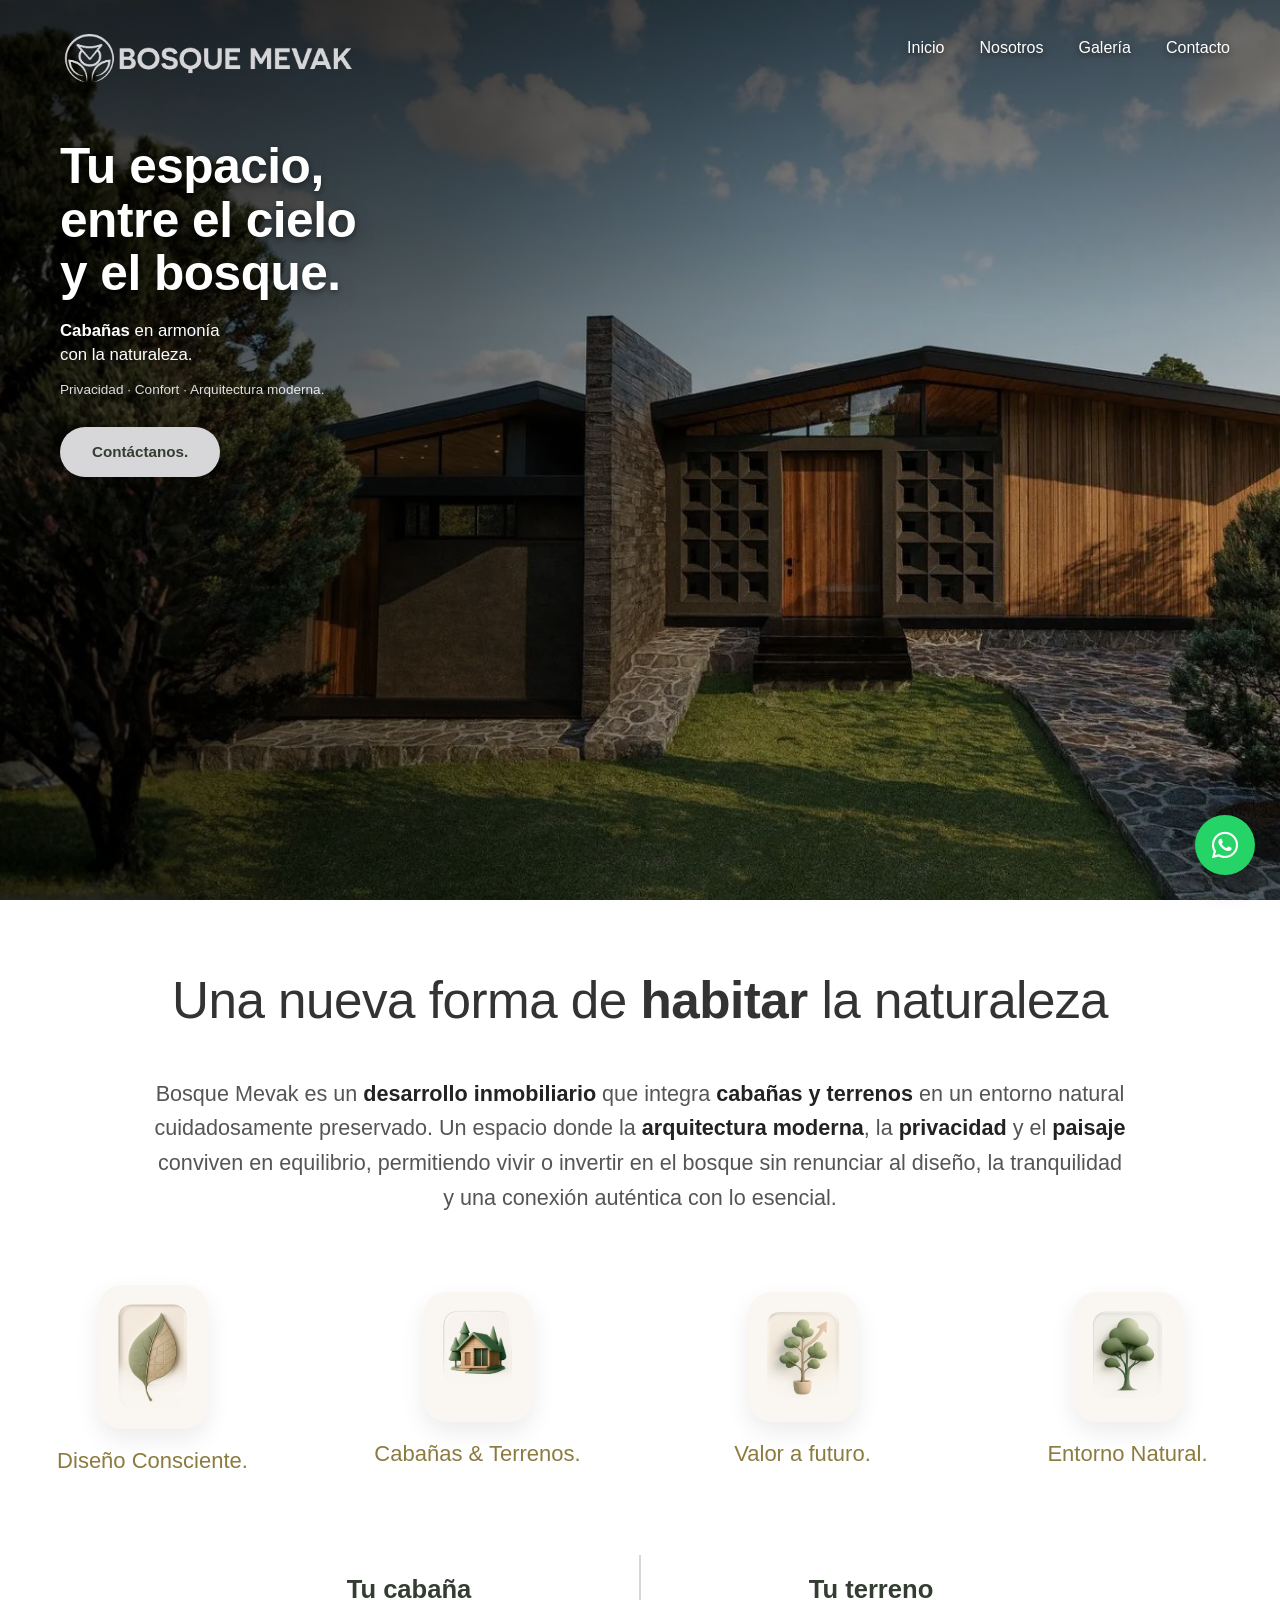
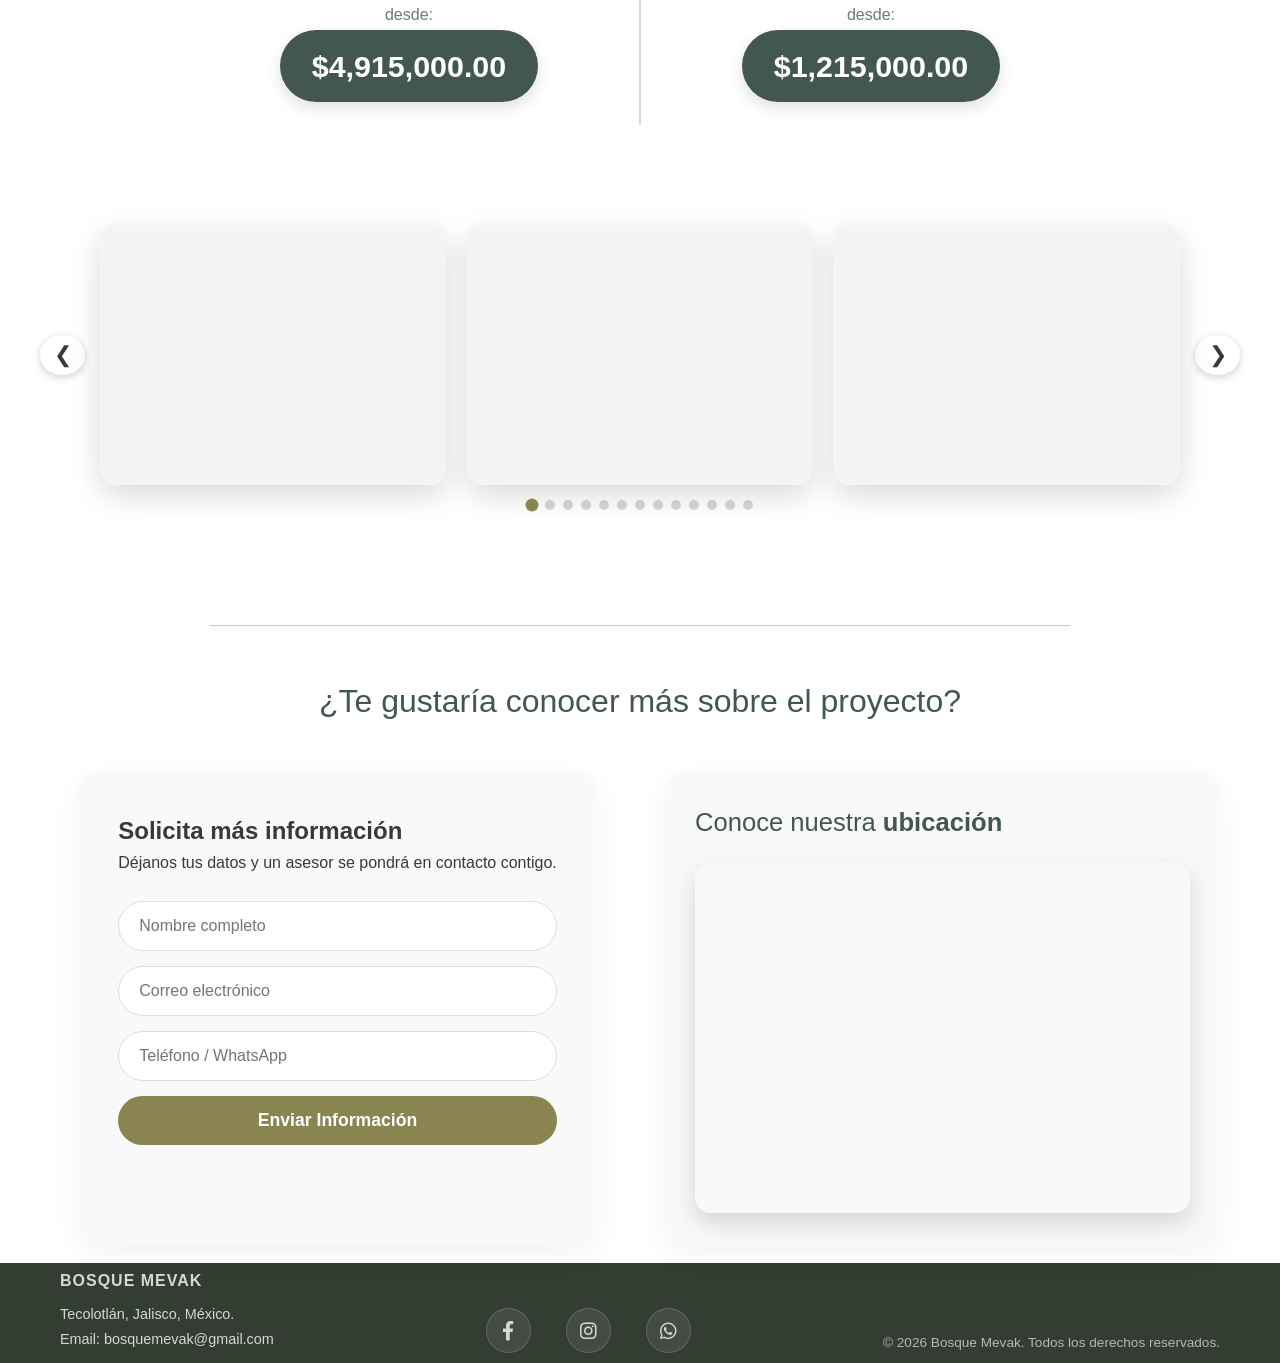
==== commit 2854dffb: "rollback mtto" ====
--- a/index.html
+++ b/index.html
@@ -1,269 +1,316 @@
 <!DOCTYPE html>
 <html lang="es">
 <head>
-  <meta charset="UTF-8">
-  <meta name="viewport" content="width=device-width, initial-scale=1.0">
-  <title>Cabañas en Tecolotlán, Jalisco | Bosque Mevak - Desarrollo Inmobiliario</title>
-  <meta name="description" content="Descubre Bosque Mevak: exclusivas cabañas en Tecolotlán, Jalisco. Un proyecto inmobiliario donde la arquitectura moderna y la naturaleza conviven en armonía.">
-  <meta name="msvalidate.01" content="707DE92814EE41E83C77A1AFEE68F2B3">
-  <link rel="canonical" href="https://www.bosquemevak.com/">
-  <script type="application/ld+json">
-  {
-    "@context": "https://schema.org",
-    "@type": "RealEstateListing",
-    "name": "Bosque Mevak – Desarrollo Inmobiliario",
-    "description": "Desarrollo inmobiliario de cabañas en Tecolotlán, Jalisco. Arquitectura moderna integrada con la naturaleza.",
+    <meta charset="UTF-8">
+    <meta name="viewport" content="width=device-width, initial-scale=1.0">
+    <title>Cabañas en Tecolotlán, Jalisco | Bosque Mevak - Desarrollo Inmobiliario</title>
+    <meta name="description" content="Descubre Bosque Mevak: exclusivas cabañas en Tecolotlán, Jalisco. Un proyecto inmobiliario donde la arquitectura moderna y la naturaleza conviven en armonía.">
+    <meta name="msvalidate.01" content="707DE92814EE41E83C77A1AFEE68F2B3"/>
+	<link rel="canonical" href="https://www.bosquemevak.com/"/>
+	<link rel="icon" href="/favicon.ico" type="image/x-icon">
+	<link rel="shortcut icon" href="/favicon.ico" type="image/x-icon">
+	<link rel="icon" href="/favicon-32x32.png" sizes="32x32" type="image/png">
+	<link rel="icon" href="/favicon-96x96.png" sizes="96x96" type="image/png">
+	<link rel="apple-touch-icon" sizes="180x180" href="/apple-touch-icon.png">
+	<link rel="stylesheet" href="css/styles.css">
+    <link href="https://api.fontshare.com/v2/css?f[]=satoshi@900,700,500,400&display=swap" rel="stylesheet">
+	<link rel="stylesheet" href="https://cdnjs.cloudflare.com/ajax/libs/font-awesome/6.0.0/css/all.min.css">
+	<script type="application/ld+json">
+{
+  "@context": "https://schema.org",
+  "@type": "RealEstateListing",
+  "name": "Bosque Mevak – Desarrollo Inmobiliario",
+  "description": "Desarrollo inmobiliario de cabañas en Tecolotlán, Jalisco. Arquitectura moderna integrada con la naturaleza.",
+  "url": "https://www.bosquemevak.com/",
+  "image": "https://www.bosquemevak.com/img/bosque-mevak-logo.png",
+  "address": {
+    "@type": "PostalAddress",
+    "addressLocality": "Tecolotlán",
+    "addressRegion": "Jalisco",
+    "addressCountry": "MX"
+  },
+  "offers": [
+    {
+      "@type": "Offer",
+      "name": "Cabaña en Bosque Mevak",
+      "price": "4915000",
+      "priceCurrency": "MXN",
+      "availability": "https://schema.org/InStock",
+      "url": "https://www.bosquemevak.com/"
+    },
+    {
+      "@type": "Offer",
+      "name": "Terreno en Bosque Mevak",
+      "price": "1215000",
+      "priceCurrency": "MXN",
+      "availability": "https://schema.org/InStock",
+      "url": "https://www.bosquemevak.com/"
+    }
+  ],
+  "seller": {
+    "@type": "RealEstateAgent",
+    "name": "Bosque Mevak",
     "url": "https://www.bosquemevak.com/",
-    "image": "https://www.bosquemevak.com/img/bosque-mevak-logo.png",
-    "address": { "@type": "PostalAddress", "addressLocality": "Tecolotlán", "addressRegion": "Jalisco", "addressCountry": "MX" },
-    "offers": [
-      { "@type": "Offer", "name": "Cabaña en Bosque Mevak", "price": "4915000", "priceCurrency": "MXN", "availability": "https://schema.org/InStock", "url": "https://www.bosquemevak.com/" },
-      { "@type": "Offer", "name": "Terreno en Bosque Mevak", "price": "1215000", "priceCurrency": "MXN", "availability": "https://schema.org/InStock", "url": "https://www.bosquemevak.com/" }
-    ],
-    "seller": { "@type": "RealEstateAgent", "name": "Bosque Mevak", "url": "https://www.bosquemevak.com/", "telephone": "+52-33-3034-8695" }
+    "telephone": "+52-33-3034-8695"
   }
-  </script>
-  <link rel="icon" href="/favicon.ico" type="image/x-icon">
-  <link rel="icon" href="/favicon-32x32.png" sizes="32x32" type="image/png">
-  <link rel="icon" href="/favicon-96x96.png" sizes="96x96" type="image/png">
-  <link rel="apple-touch-icon" sizes="180x180" href="/apple-touch-icon.png">
-  <link href="https://api.fontshare.com/v2/css?f[]=satoshi@900,700,500,400&display=swap" rel="stylesheet">
-  <link rel="stylesheet" href="https://cdnjs.cloudflare.com/ajax/libs/font-awesome/6.0.0/css/all.min.css">
-
-  <!-- Facebook Pixel Code -->
-  <script>
-    !function(f,b,e,v,n,t,s)
-    {if(f.fbq)return;n=f.fbq=function(){n.callMethod?
-    n.callMethod.apply(n,arguments):n.queue.push(arguments)};
-    if(!f._fbq)f._fbq=n;n.push=n;n.loaded=!0;n.version='2.0';
-    n.queue=[];t=b.createElement(e);t.async=!0;
-    t.src=v;s=b.getElementsByTagName(e)[0];
-    s.parentNode.insertBefore(t,s)}(window,document,'script',
-    'https://connect.facebook.net/en_US/fbevents.js');
-    fbq('init', '1948532819079855');
-    fbq('track', 'PageView');
-  </script>
-  <noscript>
-    <img height="1" width="1" src="https://www.facebook.com/tr?id=1948532819079855&ev=PageView&noscript=1"/>
-  </noscript>
-  <!-- End Facebook Pixel Code -->
-
-  <style>
-    :root {
-      --font-main: 'Satoshi', sans-serif;
-      --primary:   #333D32;
-      --secondary: #435752;
-      --accent:    #8A8550;
-      --muted:     #8B9EA2;
-      --light:     #D7D6D8;
-      --white:     #ffffff;
-    }
-
-    *, *::before, *::after { margin: 0; padding: 0; box-sizing: border-box; }
-
-    html, body {
-      height: 100%;
-      font-family: var(--font-main);
-      color: var(--white);
-    }
-
-    /* ── FONDO ── */
-    .bg {
-      position: fixed;
-      inset: 0;
-      background-image: url('img/hero-bosque-cabanas1.webp');
-      background-size: cover;
-      background-position: center;
-      z-index: 0;
-    }
-    .bg::after {
-      content: '';
-      position: absolute;
-      inset: 0;
-      background: linear-gradient(
-        to bottom,
-        rgba(51, 61, 50, 0.72) 0%,
-        rgba(51, 61, 50, 0.55) 50%,
-        rgba(51, 61, 50, 0.82) 100%
-      );
-    }
-
-    /* ── LAYOUT ── */
-    .page {
-      position: relative;
-      z-index: 1;
-      min-height: 100vh;
-      display: flex;
-      flex-direction: column;
-      align-items: center;
-      justify-content: space-between;
-      padding: 48px 24px 36px;
-      text-align: center;
-    }
-
-    /* ── LOGO ── */
-    .logo img {
-      height: 56px;
-      width: auto;
-      filter: brightness(0) invert(1);
-      opacity: 0.92;
-    }
-
-    /* ── CONTENIDO CENTRAL ── */
-    .content {
-      max-width: 560px;
-      animation: fadeUp 1.2s ease-out forwards;
-    }
-
-    @keyframes fadeUp {
-      from { opacity: 0; transform: translateY(28px); }
-      to   { opacity: 1; transform: translateY(0); }
-    }
-
-    .eyebrow {
-      font-size: 0.72rem;
-      letter-spacing: 0.22em;
-      text-transform: uppercase;
-      color: var(--light);
-      margin-bottom: 20px;
-    }
-
-    .content h1 {
-      font-size: clamp(2rem, 5vw, 3.2rem);
-      font-weight: 900;
-      line-height: 1.15;
-      letter-spacing: -0.01em;
-      margin-bottom: 20px;
-    }
-
-    .content h1 em {
-      font-style: normal;
-      color: #c8c49a; /* accent claro sobre oscuro */
-    }
-
-    .content p {
-      font-size: 1rem;
-      font-weight: 400;
-      color: var(--light);
-      line-height: 1.65;
-      margin-bottom: 36px;
-    }
-
-    /* ── DIVIDER ── */
-    .divider {
-      width: 48px;
-      height: 2px;
-      background: var(--accent);
-      margin: 0 auto 32px;
-      border-radius: 2px;
-    }
-
-    /* ── CTA WHATSAPP ── */
-    .btn-wa {
-      display: inline-flex;
-      align-items: center;
-      gap: 10px;
-      background: var(--secondary);
-      color: var(--white);
-      text-decoration: none;
-      font-weight: 700;
-      font-size: 0.9rem;
-      letter-spacing: 0.04em;
-      padding: 14px 28px;
-      border-radius: 50px;
-      border: 1px solid rgba(255,255,255,0.18);
-      transition: background 0.25s, transform 0.2s;
-    }
-    .btn-wa:hover {
-      background: #354541;
-      transform: translateY(-2px);
-    }
-    .btn-wa i { font-size: 1.1rem; }
-
-    /* ── FOOTER SOCIAL ── */
-    .footer-block {
-      display: flex;
-      flex-direction: column;
-      align-items: center;
-      gap: 16px;
-    }
-
-    .social-links {
-      display: flex;
-      gap: 18px;
-    }
-    .social-links a {
-      color: var(--light);
-      font-size: 1.1rem;
-      width: 38px;
-      height: 38px;
-      border-radius: 50%;
-      border: 1px solid rgba(255,255,255,0.22);
-      display: flex;
-      align-items: center;
-      justify-content: center;
-      text-decoration: none;
-      transition: color 0.2s, border-color 0.2s, background 0.2s;
-    }
-    .social-links a:hover {
-      color: var(--white);
-      border-color: rgba(255,255,255,0.6);
-      background: rgba(255,255,255,0.08);
-    }
-
-    .copyright {
-      font-size: 0.72rem;
-      color: rgba(215, 214, 216, 0.5);
-      letter-spacing: 0.06em;
-    }
-  </style>
+}
+</script>
+<!-- Facebook Pixel Code -->
+<script>
+!function(f,b,e,v,n,t,s)
+{if(f.fbq)return;n=f.fbq=function(){n.callMethod?
+n.callMethod.apply(n,arguments):n.queue.push(arguments)};
+if(!f._fbq)f._fbq=n;n.push=n;n.loaded=!0;n.version='2.0';
+n.queue=[];t=b.createElement(e);t.async=!0;
+t.src=v;s=b.getElementsByTagName(e)[0];
+s.parentNode.insertBefore(t,s)}(window,document,'script',
+'https://connect.facebook.net/en_US/fbevents.js');
+ fbq('init', '1948532819079855'); 
+fbq('track', 'PageView');
+</script>
+<noscript>
+ <img height="1" width="1" 
+src="https://www.facebook.com/tr?id=1948532819079855&ev=PageView
+&noscript=1"/>
+</noscript>
+<!-- End Facebook Pixel Code -->
 </head>
 <body>
 
-  <div class="bg"></div>
-
-  <div class="page">
-
-    <!-- Logo -->
-    <div class="logo">
-      <img src="img/bosque-mevak-logo-grey.png" alt="Bosque Mevak">
-    </div>
-
-    <!-- Centro -->
-    <div class="content">
-      <p class="eyebrow">Sitio en mantenimiento</p>
-      <div class="divider"></div>
-      <p>
-        Contáctanos por WhatsApp y con gusto te atendemos.
-      </p>
-      <a
-        class="btn-wa"
-        href="https://wa.me/523331760258?text=Hola,%20me%20interesa%20conocer%20más%20sobre%20Bosque%20Mevak%20y%20sus%20opciones%20de%20cabañas%20y%20terrenos."
-        target="_blank"
-        rel="noopener noreferrer"
-      >
-        <i class="fab fa-whatsapp"></i>
-        Escríbenos por WhatsApp
-      </a>
-    </div>
-
-    <!-- Footer -->
-    <div class="footer-block">
-      <div class="social-links">
-        <a href="https://www.facebook.com/profile.php?id=61585412409053" target="_blank" rel="noopener noreferrer" aria-label="Facebook">
-          <i class="fab fa-facebook-f"></i>
-        </a>
-        <a href="https://www.instagram.com/bosquemevak/" target="_blank" rel="noopener noreferrer" aria-label="Instagram">
-          <i class="fab fa-instagram"></i>
-        </a>
-        <a href="https://wa.me/523331760258" target="_blank" rel="noopener noreferrer" aria-label="WhatsApp">
-          <i class="fab fa-whatsapp"></i>
-        </a>
-      </div>
-      <p class="copyright">© 2026 Bosque Mevak · Tecolotlán, Jalisco, México.</p>
-    </div>
-
-  </div>
-
+	<header class="header">
+	  <div class="header-container">
+		<div class="logo">
+		  <img src="img/bosque-mevak-logo-grey.png" alt="Bosque Mevak">
+		</div>
+
+		<nav class="nav">
+		  <a href="#inicio">Inicio</a>
+		  <a href="#nosotros">Nosotros</a>
+		  <a href="#galeria">Galería</a>
+		  <a href="#contacto">Contacto</a>
+		</nav>
+	  </div>
+	</header>
+
+	<section class="hero" id="inicio">
+	  <div class="hero-slides">
+		<div class="hero-slide active" style="background-image:url('img/hero-bosque-cabanas1.webp')"></div>
+		<div class="hero-slide" style="background-image:url('img/hero-bosque-cabanas2.webp')"></div>
+		<div class="hero-slide" style="background-image:url('img/hero-bosque-cabanas3.webp')"></div>
+	  </div>
+
+	  <div class="hero-overlay"></div>
+
+	  <div class="hero-content">
+		<h1>
+		  Tu espacio,<br>
+		  entre el cielo<br>
+		  y el bosque.
+		</h1>
+
+		<p class="hero-subtitle">
+		  <strong>Cabañas</strong> en armonía<br>
+		  con la naturaleza.
+		</p>
+
+		<p class="hero-meta">
+		  Privacidad · Confort · Arquitectura moderna.
+		</p>
+
+		<a href="#contacto" class="hero-btn">Contáctanos.</a>
+	  </div>
+	</section>
+	
+	<section class="container-mevak" id="nosotros">
+
+	  <h1 class="main-title">
+		Una nueva forma de <strong>habitar</strong> la naturaleza
+	  </h1>
+
+	  <p class="intro-text">
+		Bosque Mevak es un <strong>desarrollo inmobiliario</strong> que integra
+		<strong>cabañas y terrenos</strong> en un entorno natural cuidadosamente preservado.
+		Un espacio donde la <strong>arquitectura moderna</strong>, la
+		<strong>privacidad</strong> y el <strong>paisaje</strong> conviven en equilibrio,
+		permitiendo vivir o invertir en el bosque sin renunciar al diseño,
+		la tranquilidad y una conexión auténtica con lo esencial.
+	  </p>
+
+	  <div class="features-grid">
+
+		<div class="feature-item">
+		  <img src="img/1_Diseno.png" alt="Diseño Consciente">
+		  <h3>Diseño Consciente.</h3>
+		</div>
+
+		<div class="feature-item">
+		  <img src="img/2_Cabanas.png" alt="Cabañas y Terrenos">
+		  <h3>Cabañas &amp; Terrenos.</h3>
+		</div>
+
+		<div class="feature-item">
+		  <img src="img/3_Valor.png" alt="Valor a futuro">
+		  <h3>Valor a futuro.</h3>
+		</div>
+
+		<div class="feature-item">
+		  <img src="img/4_Entorno.png" alt="Entorno Natural">
+		  <h3>Entorno Natural.</h3>
+		</div>
+
+	  </div>
+	</section>
+
+	<section class="pricing-section container">
+	  <div class="pricing-grid">
+
+		<div class="price-card">
+			<h3>Tu cabaña</h3>
+			<span class="price-label">desde:</span>
+			<div class="price animate-price" data-price="4915000">$4,915,000.00
+			</div>
+		</div>
+
+		<div class="price-divider"></div>
+
+		<div class="price-card">
+			<h3>Tu terreno</h3>
+			<span class="price-label">desde:</span>
+			<div class="price animate-price" data-price="1215000">$1,215,000.00
+			</div>
+		</div>
+
+	  </div>
+	</section>
+
+	<section class="gallery-section" id="galeria">
+	  <div class="gallery-container">
+		<button class="nav-btn" onclick="rotateGallery(-1)">&#10094;</button>
+		
+		<div class="gallery-view" id="gallery-view">
+		  <div class="gallery-item" id="slot-0" onclick="openLightbox(0)"></div>
+		  <div class="gallery-item" id="slot-1" onclick="openLightbox(1)"></div>
+		  <div class="gallery-item" id="slot-2" onclick="openLightbox(2)"></div>
+		</div>
+
+		<button class="nav-btn" onclick="rotateGallery(1)">&#10095;</button>
+	  	</div>
+	  	<div id="gallery-dots" class="gallery-dots"></div>
+
+		<div id="lightbox" class="lightbox">
+			<span class="close-btn" onclick="closeLightbox()">&times;</span>
+			<button class="lb-nav lb-prev" onclick="changeLightboxImage(-1)">&#10094;</button>
+			<img id="lightbox-img" src="">
+			<button class="lb-nav lb-next" onclick="changeLightboxImage(1)">&#10095;</button>
+		</div>	
+	</section>
+	
+	<section class="mevak-description container text-center">
+		<hr class="elegante-sombra">
+		<div class="container footer-cta">
+			<h2>¿Te gustaría conocer más sobre el proyecto?</h2>			
+		</div>
+	</section>
+
+
+	<section id="contacto" class="contact-section container">
+	  <div class="contact-grid">
+		<!-- FORMULARIO -->
+		<div class="contact-container">
+		  <h2>Solicita más información</h2>
+		  <p>Déjanos tus datos y un asesor se pondrá en contacto contigo.</p>
+
+		  <form id="contact-form" class="contact-form">
+			<div class="form-group">
+			  <input type="text" id="nombre" name="nombre" placeholder="Nombre completo" required>
+			</div>
+			<div class="form-group">
+			  <input type="email" id="email" name="email" placeholder="Correo electrónico" required>
+			</div>
+			<div class="form-group">
+			  <input type="tel" id="whatsapp" name="whatsapp" placeholder="Teléfono / WhatsApp" required>
+			</div>
+
+			<button type="submit" class="btn-pill btn-hero">Enviar Información</button>
+		  </form>
+		</div>
+
+		<!-- MAPA -->
+		<div class="map-container">
+		  <h2 class="map-title">Conoce nuestra <strong>ubicación</strong></h2>
+
+		  <div class="map-embed">
+			<iframe
+			  src="https://www.google.com/maps/embed?pb=!1m18!1m12!1m3!1d3743.1852185847088!2d-103.9052545!3d20.2511518!2m3!1f0!2f0!3f0!3m2!1i1024!2i768!4f13.1!3m3!1m2!1s0x8428aff8a7a96439%3A0x8cf4144d761ef1fb!2sBosque%20Mevak!5e0!3m2!1ses-419!2smx!4v1770066633126!5m2!1ses-419!2smx"
+			  allowfullscreen
+			  loading="lazy"
+			  referrerpolicy="no-referrer-when-downgrade">
+			</iframe>
+		  </div>
+		</div>
+
+	  </div>
+
+	</section>
+
+
+	<footer id="contacto">	
+
+		<div class="container footer-bottom">
+			<div class="footer-info">
+				<h4>BOSQUE MEVAK</h4>
+				<p>Tecolotlán, Jalisco, México.</p>
+				<p>Email: <a href="mailto:bosquemevak@gmail.com">bosquemevak@gmail.com</a></p>
+			</div>
+
+			<div class="footer-social">
+				<a href="https://www.facebook.com/profile.php?id=61585412409053" target="_blank" rel="noopener noreferrer">
+					<i class="fab fa-facebook-f"></i>
+				</a>
+				<a href="https://www.instagram.com/bosquemevak/" target="_blank" rel="noopener noreferrer">
+					<i class="fab fa-instagram"></i>
+				</a>
+				<a href="https://wa.me/523331760258" target="_blank" rel="noopener noreferrer" title="WhatsApp">
+					<i class="fab fa-whatsapp"></i>
+				</a>
+			</div>
+
+			<div class="footer-copyright">
+				<p>&copy; 2026 Bosque Mevak. Todos los derechos reservados.</p>
+			</div>
+		</div>
+	</footer>
+    <script src="js/script.js"></script>
+	<script>
+	  document.getElementById('contact-form').addEventListener('submit', function(e) {
+		e.preventDefault(); // Evita el envío normal del formulario
+		
+		const nombre = document.getElementById('nombre').value.trim();
+		const email = document.getElementById('email').value.trim();
+		const telefono = document.getElementById('whatsapp').value.trim();
+		
+		const mensaje = `Hola, me interesa conocer más sobre Bosque Mevak y sus opciones de cabañas y terrenos.%0A%0A` +
+					   `*Nombre:* ${nombre}%0A` +
+					   `*Email:* ${email}%0A` +
+					   `*Teléfono/WhatsApp:* ${telefono}`;
+		
+		const url = `https://wa.me/523331760258?text=${mensaje}`;
+		
+		window.open(url, '_blank');
+	  });
+	</script>
+	<!-- Botón flotante WhatsApp -->
+<!-- Botón flotante WhatsApp -->
+<a href="https://wa.me/523331760258?text=Hola,%20me%20interesa%20conocer%20más%20sobre%20Bosque%20Mevak%20y%20sus%20opciones%20de%20cabañas%20y%20terrenos."
+   class="whatsapp-float"
+   target="_blank"
+   rel="noopener noreferrer"
+   aria-label="WhatsApp">
+
+   <span class="whatsapp-tooltip">¿Hablamos por WhatsApp?</span>
+   <i class="fab fa-whatsapp"></i>
+
+</a>
 </body>
-</html>
+
+</html>
--- a/css/styles.css
+++ b/css/styles.css
@@ -0,0 +1,1420 @@
+:root {
+	 --font-main: 'Satoshi', sans-serif;
+	--nav-bg-color: #435752; 
+    --nav-text-color: #D7D6D8; 
+    --white: #ffffff;
+    --primary: #333D32;
+    --secondary: #435752;
+    --accent: #8A8550;
+    --muted: #8B9EA2;
+    --light: #D7D6D8;
+}
+
+* {
+    margin: 0;
+    padding: 0;
+    box-sizing: border-box;
+}
+
+html {
+    scroll-behavior: smooth;
+}
+
+body {
+    font-family: var(--font-main);
+    color: var(--primary);
+    line-height: 1.6;
+    background-color: var(--white);
+}
+
+/* Definición de la animación */
+@keyframes fadeInUp {
+    from {
+        opacity: 0;
+        transform: translateY(30px);
+    }
+    to {
+        opacity: 1;
+        transform: translateY(0);
+    }
+}
+
+/* Aplicar a las secciones principales */
+.hero-content, 
+.container-mevak, 
+.gallery-section, 
+.mevak-description {
+    animation: fadeInUp 1.2s ease-out forwards;
+}
+
+
+.container {
+    max-width: 1200px;
+    margin: 0 auto;
+    padding: 0 20px;
+}
+
+.section-padding {
+    padding: 40px 0;
+}
+
+.text-center { text-align: center; }
+
+/* Header */
+
+hr.elegante-sombra {
+  border: none;
+  height: 1px;
+  background: #ccc;
+  box-shadow: 0 2px 4px rgba(0,0,0,0.1);
+  margin: 40px auto;
+}
+
+header {
+	position: absolute;
+	top: 0;
+	left: 0;
+	width: 100%;
+	z-index: 4;
+	padding: 30px 80px;
+	background: transparent;
+}
+
+nav {
+    display: flex;
+    justify-content: space-between;
+    align-items: center;
+}
+
+.logo {
+    color: var(--white); /* El nombre BOSQUE MEVAK en blanco */
+    font-weight: 900;
+    font-size: 1.5rem;
+    letter-spacing: 2px;
+}
+
+.nav-links {
+    display: flex;
+    list-style: none;
+    gap: 30px;
+    align-items: center;
+}
+
+.nav-links a {
+   text-decoration: none;
+    color: var(--nav-text-color); /* Enlaces en gris claro */
+    font-weight: 500;
+    transition: color 0.3s ease;
+}
+
+.nav-links a:hover {
+    color: var(--white); /* Cambio a blanco al pasar el mouse */
+}
+
+
+/* =============================
+   HEADER
+============================= */
+
+.header {
+    position: absolute;
+    top: 0;
+    width: 100%;
+    z-index: 100;
+    padding: 30px 50px;
+	padding-top: 18px;
+    padding-bottom: 18px;
+}
+
+.header-container {
+    display: flex;
+    justify-content: space-between;
+    align-items: center;
+}
+
+.logo {
+	height: 60px; 
+    width: auto;
+}
+
+.logo img {
+    height: 80px;
+    width: auto;
+    max-width: 100%;
+}
+
+.nav a {
+    margin-left: 35px;
+    color: #fff;
+    text-decoration: none;
+    font-weight: 400;
+    font-size: 1rem;
+    text-shadow: 0 2px 6px rgba(0,0,0,0.6);
+}
+
+.nav a:hover {
+    opacity: 0.8;
+}
+
+/* =============================
+   HERO
+============================= */
+
+.hero {
+	position: relative;
+	height: 100vh;
+	min-height: 650px;
+	overflow: hidden;
+	color: #fff;
+}
+
+/* Capa de imágenes */
+.hero::after {
+  content: "";
+  position: absolute;
+  inset: 0;
+  background-size: cover;
+  background-position: center;
+  background-repeat: no-repeat;
+  animation: heroSlider 18s infinite;
+  z-index: 1;
+}
+
+/* Overlay degradado*/
+.hero::before {
+  content: "";
+  position: absolute;
+  inset: 0;
+  background: linear-gradient(
+    90deg,
+    rgba(0, 0, 0, 0.65) 0%,
+    rgba(0, 0, 0, 0.45) 35%,
+    rgba(0, 0, 0, 0.15) 65%,
+    rgba(0, 0, 0, 0.05) 100%
+  ),
+  linear-gradient(
+    180deg,
+    rgba(0, 0, 0, 0.55) 0%,
+    rgba(0, 0, 0, 0.15) 35%,
+    rgba(0, 0, 0, 0) 60%
+  );
+  z-index: 2;
+}
+
+/* Contenido por encima */
+.hero-content {
+	max-width: 520px;          
+    padding: 0 60px;
+    margin-top: -20px;      
+}
+
+@keyframes heroSlider {
+  0% {
+    background-image: url("hero-bosque-cabanas1.webp");
+    opacity: 1;
+  }
+  33% {
+    background-image: url("hero-bosque-cabanas2.webp");
+    opacity: 1;
+  }
+  66% {
+    background-image: url("hero-bosque-cabanas3.webp");
+    opacity: 1;
+  }
+  100% {
+    background-image: url("hero-bosque-cabanas1.webp");
+    opacity: 1;
+  }
+}
+
+.hero-slides {
+    position: absolute;
+    inset: 0;
+}
+
+.hero-slide {
+    position: absolute;
+    inset: 0;
+    background-size: cover;
+    background-position: center;
+    opacity: 0;
+    transition: opacity 1.8s ease-in-out;
+}
+
+.hero-slide.active {
+    opacity: 1;
+}
+
+.hero-overlay {
+     background: linear-gradient(
+        rgba(0,0,0,0.55),
+        rgba(0,0,0,0.35)
+    );
+}
+
+.hero-content {
+    position: relative;
+    z-index: 2;
+    max-width: 650px;
+    padding: 180px 60px;
+    color: #fff;
+	
+	 max-width: 620px; 
+    margin-top: -40px; 
+}
+
+.hero-content h1 {
+	font-size: 3.1rem;       
+    font-weight: 800;
+    line-height: 1.08;
+    margin-bottom: 18px;
+    letter-spacing: -0.5px;
+}
+
+.hero-subtitle {
+    font-size: 1.05rem;
+    line-height: 1.45;
+    margin-bottom: 12px;
+}
+
+.hero-subtitle strong {
+    font-weight: 700;
+}
+
+.hero-meta {
+    font-size: 0.85rem;
+    margin-bottom: 26px;
+    opacity: 0.85;
+}
+
+.hero-btn {
+    display: inline-flex;
+    align-items: center;
+    justify-content: center;
+    padding: 13px 32px;        
+    font-size: 0.95rem;
+    font-weight: 600;
+    border-radius: 999px;
+    background-color: #D7D6D8;
+    color: #333D32;
+    text-decoration: none;
+    box-shadow: 0 8px 20px rgba(0,0,0,0.25);
+    transition: all 0.35s ease;
+    width: fit-content; 
+}
+
+.hero-btn:hover {
+    background-color: #ffffff;
+    transform: translateY(-3px);
+    box-shadow: 0 14px 30px rgba(0,0,0,0.35);
+}
+
+
+
+/* Ajuste del botón para que sea tipo "Píldora"*/
+.hero .cta-button {
+    background-color: var(--light);
+    color: var(--primary);
+    padding: 15px 50px;
+    border-radius: 50px; /* Redondeado completo */
+    font-size: 1.1rem;
+    text-decoration: none;
+    transition: all 0.3s ease;
+}
+
+.hero .cta-button:hover {
+    transform: scale(1.05);
+    background-color: var(--white);
+}
+
+/* Sombra sutil para textos del hero */
+.hero-content h1,
+.hero-content .hero-subtitle,
+.hero-content .hero-meta {
+    text-shadow:
+        0 2px 6px rgba(0, 0, 0, 0.45),
+        0 8px 20px rgba(0, 0, 0, 0.25);
+}
+
+.cta-button {
+	font-weight: bold;
+    background-color: var(--light);
+    color: #333D32 !important;
+    padding: 15px 35px;
+    text-decoration: none;
+    border-radius: 5px;
+    font-weight: 700;
+    /*transition: transform 0.3s, background 0.3s;*/
+    display: inline-block;
+	
+	transition: all 0.4s cubic-bezier(0.25, 0.46, 0.45, 0.94) !important; /* Movimiento más fluido */
+    position: relative;
+    overflow: hidden;
+}
+
+.cta-button:hover {
+
+	background-color: #D7D6D8; /* Color Gris claro de la paleta */
+    color: #333D32; /* Verde oscuro para el texto */
+    /*transform: translateY(-3px);*/
+	transform: translateY(-5px); /* Elevación suave */
+    box-shadow: 0 10px 20px rgba(0, 0, 0, 0.15);
+    background-color: var(--white) !important;
+}
+
+/* Estilo base para los botones redondeados (CTA) */
+.cta-button, .btn-primary {
+    display: inline-block;
+    padding: 12px 35px;
+    border-radius: 50px; /* Esto crea el efecto redondeado de las imágenes */
+    text-decoration: none;
+    font-weight: 700;
+    transition: all 0.3s ease;
+    border: none;
+    cursor: pointer;
+    text-align: center;
+}
+
+/* Variación para "Habla con nosotros" y "Contáctanos" (Fondo gris claro) */
+.btn-round-light {
+    background-color: #D7D6D8; /* Color gris claro de la paleta */
+    color: #333D32; /* Texto verde oscuro para legibilidad */
+}
+
+/* Ajuste específico para el botón del menú de navegación */
+.nav-links .btn-primary {
+    padding: 8px 25px;
+    background-color: #D7D6D8;
+    color: #333D32 !important;
+}
+
+
+
+/* Efecto Hover para mantener la interactividad */
+.cta-button:hover, .btn-primary:hover {
+    transform: scale(1.05);
+    opacity: 0.9;
+}
+
+/* Estilos para el botón tipo "Píldora" (Redondeado total) */
+.btn-pill {
+    display: inline-block;
+    padding: 14px 40px; /* Espaciado interno para dar forma */
+    border-radius: 50px; /* Este valor asegura el redondeado completo */
+    font-family: 'Satoshi', sans-serif;
+    font-weight: 700;
+    text-decoration: none;
+    transition: all 0.3s ease;
+    border: none;
+    cursor: pointer;
+    font-size: 1.1rem;
+}
+
+/* Estilo para el botón de la sección Hero (Oliva con texto blanco) */
+.btn-hero {
+    background-color: #8A8550; /* Color Oliva de la paleta */
+    color: #FFFFFF;
+}
+
+/* Botón flotante de WhatsApp */
+.whatsapp-float {
+    position: fixed;
+    bottom: 25px;
+    right: 25px;
+    width: 60px;
+    height: 60px;
+    background-color: #25D366; /* Verde oficial WhatsApp */
+    color: #ffffff;
+    border-radius: 50%;
+    display: flex;
+    align-items: center;
+    justify-content: center;
+    font-size: 30px;
+    box-shadow: 0 10px 25px rgba(0, 0, 0, 0.3);
+    z-index: 9999;
+    transition: all 0.3s ease;
+    text-decoration: none;
+}
+
+/* Animación tipo latido */
+@keyframes whatsapp-pulse {
+    0% {
+        transform: scale(1);
+        box-shadow: 0 0 0 0 rgba(37, 211, 102, 0.7);
+    }
+    70% {
+        transform: scale(1.08);
+        box-shadow: 0 0 0 20px rgba(37, 211, 102, 0);
+    }
+    100% {
+        transform: scale(1);
+        box-shadow: 0 0 0 0 rgba(37, 211, 102, 0);
+    }
+}
+
+.whatsapp-float {
+    position: fixed;
+    bottom: 25px;
+    right: 25px;
+    width: 60px;
+    height: 60px;
+    background-color: #25D366;
+    color: #ffffff;
+    border-radius: 50%;
+    display: flex;
+    align-items: center;
+    justify-content: center;
+    font-size: 30px;
+    box-shadow: 0 10px 25px rgba(0, 0, 0, 0.3);
+    z-index: 9999;
+    text-decoration: none;
+    animation: whatsapp-pulse 2.2s infinite;
+}
+
+
+/* Tooltip WhatsApp */
+.whatsapp-tooltip {
+    position: absolute;
+    right: 75px;
+    background-color: #333;
+    color: #fff;
+    padding: 8px 14px;
+    border-radius: 20px;
+    font-size: 0.85rem;
+    white-space: nowrap;
+    opacity: 0;
+    pointer-events: none;
+    transform: translateY(10px);
+    transition: all 0.3s ease;
+}
+
+/* Flechita del tooltip */
+.whatsapp-tooltip::after {
+    content: "";
+    position: absolute;
+    right: -6px;
+    top: 50%;
+    transform: translateY(-50%);
+    border-width: 6px;
+    border-style: solid;
+    border-color: transparent transparent transparent #333;
+}
+
+/* Mostrar tooltip al hover */
+.whatsapp-float:hover .whatsapp-tooltip {
+    opacity: 1;
+    transform: translateY(0);
+}
+
+
+/* Hover elegante */
+.whatsapp-float:hover {
+    transform: scale(1.1);
+    box-shadow: 0 15px 30px rgba(0, 0, 0, 0.4);
+    background-color: #1ebe5d;
+}
+
+/* Estilo para el botón de contacto/WhatsApp (Gris claro con texto oscuro) */
+.btn-whatsapp {
+    background-color: #D7D6D8; /* Color Gris claro de la paleta */
+    color: #333D32; /* Verde oscuro para el texto */
+}
+
+/* Efectos al pasar el mouse */
+.btn-pill:hover {
+    transform: scale(1.02);
+    filter: brightness(1.1);
+}
+
+
+/* Sección 2 */
+.container-mevak {
+  text-align: center;
+  padding: 30px 20px;
+  color: #333; 
+}
+
+/* Estilo para el título principal */
+.main-title {
+  font-size: 3rem; /* Tamaño grande para el encabezado */
+  font-weight: 400;
+  margin-bottom: 40px;
+  letter-spacing: -1px;
+}
+
+.main-title strong {
+  font-weight: bold;
+}
+
+/* Estilo para el párrafo descriptivo */
+.intro-text {
+  font-size: 1.5rem;
+  line-height: 1.4;
+  color: #555;
+  max-width: 900px;
+  margin: 0 auto;
+}
+
+.intro-text strong {
+  font-weight: 700;
+  color: #222;
+}
+
+/* Grid layout para galería*/
+.grid-2 {
+    display: grid;
+    grid-template-columns: 1fr 1fr;
+    gap: 50px;
+    align-items: center;
+}
+
+.bg-light { background-color: var(--light); }
+
+.amenities-grid {
+    display: grid;
+    grid-template-columns: repeat(auto-fit, minmax(250px, 1fr));
+    gap: 30px;
+    margin-top: 40px;
+}
+
+.card {
+    background: var(--white);
+    padding: 40px;
+    border-bottom: 4px solid var(--accent);
+}
+
+/* Gallery */
+.reveal {
+    opacity: 0;
+    transform: translateY(30px);
+    transition: all 0.8s ease-out;
+}
+
+.reveal.active {
+    opacity: 1;
+    transform: translateY(0);
+}
+
+.gallery-section {
+    padding: 60px 20px;
+}
+
+.gallery-container {
+    display: flex;
+    align-items: center;
+    justify-content: center;
+    gap: 15px;
+    max-width: 1200px;
+    margin: auto;
+}
+
+/* Vista principal */
+.gallery-view {
+    display: grid;
+    grid-template-columns: repeat(3, 1fr);
+    gap: 20px;
+    width: 100%;
+}
+
+/* Tarjeta */
+.gallery-item {
+	background-color: #f4f4f4; /* Fondo neutro por si la foto no llena el cuadro */
+    position: relative;
+    overflow: hidden;
+    border-radius: 16px;
+    cursor: pointer;
+    aspect-ratio: 4 / 3; /* CLAVE para evitar rectángulos feos */
+    box-shadow: 0 10px 30px rgba(0,0,0,0.15);
+    transition: transform 0.4s ease, box-shadow 0.4s ease;
+}
+
+.gallery-item img {
+    width: 100%;
+    height: 100%;
+    object-fit: contain; /* Cambiado de cover a contain para ver la foto completa */
+}
+
+/* Hover elegante */
+.gallery-item:hover {
+    transform: scale(1.04);
+    box-shadow: 0 20px 40px rgba(0,0,0,0.25);
+}
+
+/* Botones */
+.nav-btn {
+    background: var(--light);
+    color: var(--primary);
+    border: none;
+    border-radius: 50%;
+    width: 48px;
+    height: 48px;
+    cursor: pointer;
+    font-size: 1.4rem;
+    transition: all 0.3s ease;
+}
+
+.nav-btn:hover {
+    background: var(--accent);
+    color: white;
+    transform: scale(1.1);
+}
+
+/* Botones y Lightbox */
+.nav-btn {
+  background: #fff;
+  border: none;
+  border-radius: 50%;
+  width: 50px;
+  height: 40px;
+  cursor: pointer;
+  box-shadow: 0 2px 8px rgba(0,0,0,0.2);
+}
+
+.lightbox {
+  display: none;
+  position: fixed;
+  top:0; left:0; width:100%; height:100%;
+  background: rgba(0,0,0,0.9);
+  z-index: 1000;
+  justify-content: center; align-items: center;
+}
+
+#lightbox-img { max-width: 80%; max-height: 80%; border-radius: 10px; }
+.lb-nav { position: absolute; background: none; color: white; border: none; font-size: 3rem; cursor: pointer; }
+.lb-prev { left: 5%; } .lb-next { right: 5%; }
+.close-btn { position: absolute; top: 20px; right: 40px; color: white; font-size: 3rem; cursor: pointer; }
+
+/* Contenedor de puntos */
+.gallery-dots {
+    display: flex;
+    justify-content: center;
+    gap: 8px;
+    margin-top: 15px;
+}
+
+/* Estilo de cada punto */
+.dot {
+    width: 10px;
+    height: 10px;
+    background-color: #D7D6D8;
+    border-radius: 50%;
+    cursor: pointer;
+    transition: all 0.3s ease;
+}
+
+/* Punto activo */
+.dot.active {
+    background-color: #8A8550; /* Color 'accent' (Oliva) */
+    transform: scale(1.3);
+}
+
+/* Estilos para la descripción debajo de la galería*/
+.mevak-description {
+    padding: 15px 20px;
+    max-width: 900px; /* Para mantener el texto centrado y compacto */
+    margin: 0 auto;
+}
+
+.description-title {
+    font-family: var(--font-main);
+    color: #435752; 
+    font-size: 3rem;
+    font-weight: 900;
+    letter-spacing: 1px;
+    margin-bottom: 15px;
+    text-transform: uppercase;
+}
+
+.description-subtitle {
+    font-size: 1.4rem;
+    color: #555;
+    line-height: 1.6;
+    font-weight: 400;
+}
+
+.description-subtitle strong {
+    color: #333;
+    font-weight: 700;
+}
+
+
+/* ==============================
+   Ajuste tipográfico sección Mevak
+================================ */
+
+.container-mevak {
+    padding: 60px 20px 40px;
+}
+
+/* Título principal */
+.main-title {
+    font-size: 3.2rem;
+    font-weight: 400;
+    margin-bottom: 35px;
+    letter-spacing: -0.5px;
+}
+
+.main-title strong {
+    font-weight: 700;
+}
+
+/* Texto descriptivo */
+.intro-text {
+    font-size: 1.35rem;
+    line-height: 1.6;
+    color: #555;
+    max-width: 980px;
+    margin: 0 auto 70px;
+}
+
+.intro-text strong {
+    font-weight: 700;
+    color: #222;
+}
+
+/* ==============================
+   Sección precio (imagen 2)
+================================ */
+
+.pricing-section {
+  padding: 40px 20px;
+    max-width: 1100px;
+    margin: 0 auto;
+}
+
+.pricing-grid {
+ display: flex;
+    align-items: center;
+    justify-content: center;
+    gap: 40px;
+    flex-wrap: nowrap;         
+    position: relative;
+}
+
+.price-card {
+    flex: 1;
+    max-width: 380px;
+    text-align: center;
+    display: flex;
+    flex-direction: column;
+    align-items: center;
+    gap: 4px; 
+}
+
+/* Título */
+.price-card h3 {
+    font-size: 1.6rem;
+    font-weight: 700;
+    margin: 0;
+    color: var(--primary);
+    line-height: 1; 
+}
+
+/* Texto*/
+.price-label {
+    font-size: 1rem;
+    color: #6d7a78;
+    margin: 0;
+    line-height: 1; 
+}
+
+/* Precio */
+.price {
+	margin-top: 3px; 
+    padding: 12px 32px;
+    font-size: 1.9rem;
+    font-weight: 800;
+    color: white;
+    background: var(--secondary);
+    border-radius: 999px;
+    box-shadow: 0 6px 16px rgba(0,0,0,0.12);
+    white-space: nowrap;
+}
+
+/* Línea divisoria desktop */
+.price-divider {
+  width: 2px;
+	height: 170px;  
+    background: #d7d6d8;
+}
+
+.footer-content {
+    display: flex;
+    justify-content: space-between;
+    margin-bottom: 40px;
+}
+
+.footer-social a {
+    color: var(--light);
+    margin-left: 20px;
+    text-decoration: none;
+}
+
+.copyright {
+    font-size: 0.8rem;
+    border-top: 1px solid var(--secondary);
+    padding-top: 20px;
+}
+
+/* Estilos atractivos para redes sociales */
+.footer-social {
+    display: flex;
+    gap: 15px;
+    align-items: center;
+}
+
+.footer-social a {
+    display: flex;
+    align-items: center;
+    justify-content: center;
+    width: 45px;
+    height: 45px;
+    background-color: rgba(215, 214, 216, 0.1); /* Color 'light' con transparencia */
+    color: var(--light);
+    border-radius: 50%; /* Forma circular */
+    font-size: 1.2rem;
+    text-decoration: none;
+    transition: all 0.3s cubic-bezier(0.4, 0, 0.2, 1);
+    border: 1px solid rgba(215, 214, 216, 0.2);
+}
+
+/* Efectos al pasar el ratón */
+.footer-social a:hover {
+    background-color: var(--light);
+    color: var(--primary); /* El icono cambia al color oscuro del bosque */
+    transform: translateY(-5px); /* Pequeño salto hacia arriba */
+    box-shadow: 0 10px 20px rgba(0, 0, 0, 0.3);
+}
+
+/* Color específico para cada red al hacer hover (opcional) */
+.footer-social a:hover .fa-facebook-f {
+    color: #1877F2; /* Azul oficial de Facebook */
+}
+
+.footer-social a:hover .fa-instagram {
+    color: #E4405F; /* Rosa oficial de Instagram */
+}
+
+.footer-social a:hover .fa-whatsapp {
+    color: #25D366; /* Verde oficial de WhatsApp */
+}
+
+
+/* Corregir color de enlaces en el footer (Email y otros) */
+footer a {
+    color: var(--light) !important; /* Fuerza el color gris claro */
+    text-decoration: none; /* Quita el subrayado azul predeterminado */
+    transition: opacity 0.3s ease;
+}
+
+footer a:hover {
+    opacity: 0.8; /* Efecto visual al pasar el mouse */
+    text-decoration: underline; /* El subrayado solo aparece al interactuar */
+}
+
+footer {
+    background-color: var(--primary); 
+    color: var(--light);
+    padding: 5px 0 10px;
+}
+
+
+/* --- Formulario de Contacto --- */
+.contact-section {
+    padding: 20px 20px;
+}
+
+.contact-container {
+    max-width: 600px;
+    margin: 0 auto;
+    background: #f9f9f9;
+    padding: 40px;
+    border-radius: 20px;
+    box-shadow: 0 10px 30px rgba(0,0,0,0.05);
+}
+
+.contact-form {
+    display: flex;
+    flex-direction: column;
+    gap: 15px;
+    margin-top: 25px;
+}
+
+.form-group input {
+    width: 100%;
+    padding: 15px 20px;
+    border: 1px solid #ddd;
+    border-radius: 50px;
+    font-family: var(--font-main);
+    font-size: 1rem;
+    outline: none;
+}
+
+.form-group input:focus {
+    border-color: var(--accent);
+}
+
+/* Grid formulario + mapa */
+.contact-grid {
+    display: grid;
+    grid-template-columns: 1fr 1fr;
+    gap: 50px;
+    align-items: stretch;
+}
+
+/* Contenedor del mapa */
+.map-container {
+    background: #f9f9f9;
+    padding: 30px;
+    border-radius: 20px;
+    box-shadow: 0 10px 30px rgba(0,0,0,0.05);
+    display: flex;
+    flex-direction: column;
+}
+
+/* Título del mapa */
+.map-title {
+    font-size: 1.6rem;
+    color: var(--secondary);
+    margin-bottom: 20px;
+    font-weight: 500;
+}
+
+/* Marco del mapa */
+.map-embed {
+    position: relative;
+    width: 100%;
+    height: 100%;
+    min-height: 350px;
+    border-radius: 16px;
+    overflow: hidden;
+    box-shadow: 0 10px 25px rgba(0,0,0,0.15);
+}
+
+/* iframe responsive */
+.map-embed iframe {
+    width: 100%;
+    height: 100%;
+    border: 0;
+}
+
+/* Sección de llamada a la acción en el footer */
+.footer-cta {
+    display: flex;
+    flex-direction: column;
+    align-items: center;
+    text-align: center;
+    padding: 10px 20px;
+    gap: 20px; /* Añade un espacio uniforme entre el texto y el botón */
+}
+
+.footer-cta h2 {
+    color: var(--secondary); /* Asegura que el texto sea blanco en el footer */
+    font-size: 2rem;
+    margin: 0;
+    font-weight: 500;
+}
+
+/* Ajuste opcional para el botón dentro de esta sección */
+.footer-cta .cta-button {
+    margin-top: 10px;
+}
+
+/* Distribución de la barra inferior en una sola línea */
+.footer-bottom {
+    display: flex;
+    justify-content: space-between;
+    align-items: flex-end; /* Alinea los elementos a la base */
+    flex-wrap: wrap; /* Permite que se acomoden en móviles */
+    gap: 20px;
+}
+
+.footer-info h4 {
+    margin-bottom: 10px;
+    letter-spacing: 1px;
+}
+
+.footer-info p {
+    font-size: 0.9rem;
+    margin: 2px 0;
+}
+
+/* Redes sociales atractivas (estilo circular) */
+.footer-social {
+    display: flex;
+    gap: 15px;
+}
+
+footer a:not(.cta-button) {
+    color: var(--light) !important;
+    text-decoration: none;
+    transition: opacity 0.3s ease;
+}
+
+footer a:not(.cta-button):hover {
+    opacity: 0.8;
+    text-decoration: underline;
+}
+
+.footer-copyright p {
+    font-size: 0.85rem;
+    opacity: 0.8;
+}
+
+
+/* ==============================
+   Sección beneficios / íconos
+================================ */
+
+/* Grid de beneficios */
+.features {
+  display: grid;
+  grid-template-columns: repeat(4, 1fr);
+  gap: 48px;
+  max-width: 1200px;
+  margin: 0 auto;
+  padding: 80px 20px;
+  text-align: center;
+}
+
+.features-grid {
+    display: grid;
+    grid-template-columns: repeat(4, 1fr);
+    gap: 60px;
+    margin-top: 60px;
+    align-items: center;
+}
+
+/* Cada ítem */
+.feature-item {
+    display: flex;
+    flex-direction: column;
+    align-items: center;
+    gap: 18px; 
+    opacity: 0;
+    transform: translateY(20px);
+    transition: opacity 0.8s ease, transform 0.8s ease;
+}
+
+/* Estado visible al hacer scroll */
+.feature-item.visible {
+     opacity: 1;
+  transform: translateY(0);
+}
+
+/* Imagen del ícono */
+.feature-item img {
+    width: 110px;
+    height: auto;
+    border-radius: 24px;
+    background: #faf7f2;
+    padding: 18px;
+    box-shadow: 0 10px 25px rgba(0,0,0,0.08);
+}
+
+/* Hover: micro-animación */
+.feature-item:hover img {
+    transform: scale(1.12);
+    filter: drop-shadow(0 10px 15px rgba(0, 0, 0, 0.15));
+}
+
+/* Texto debajo del ícono */
+.feature-item h3 {
+    font-size: 22px;           
+    font-weight: 500;
+    color: #8c7b3f;
+    margin: 0;                 
+    line-height: 1.25;
+}
+
+/* Hover en texto */
+.feature-item:hover h3 {
+    color: var(--secondary);
+    transform: translateY(-3px);
+}
+
+/* Entrada escalonada */
+.feature-item:nth-child(1) { transition-delay: 0.1s; }
+.feature-item:nth-child(2) { transition-delay: 0.25s; }
+.feature-item:nth-child(3) { transition-delay: 0.4s; }
+.feature-item:nth-child(4) { transition-delay: 0.55s; }
+
+/* Responsive */
+@media (max-width: 768px) {
+	.header {
+		padding: 15px 20px;
+    }
+	
+	.logo img {
+		height: 48px;
+	}
+
+	.hero-content {
+        max-width: 100%;
+        padding: 120px 20px 0;
+        margin-top: 0;
+    }
+
+    .hero-content h1 {
+        font-size: 2.4rem;
+    }
+	
+	hero-btn {
+        font-size: 0.9rem;
+        padding: 12px 28px;
+    }
+
+    .nav {
+        display: none;
+    }
+
+	.gallery-container {
+        position: relative;
+        display: block; /* Cambiamos de flex a block para controlar el scroll */
+    }
+	
+	.gallery-view {
+        display: flex;
+        overflow-x: auto;
+        scroll-snap-type: x mandatory; 
+        scroll-behavior: smooth; 
+        -webkit-overflow-scrolling: touch;
+    }
+	
+	.gallery-view::-webkit-scrollbar {
+        display: none; /* Oculta la barra de scroll para un look más limpio */
+    }
+
+    .gallery-item {
+        flex: 0 0 100%; /* Una foto a la vez en móvil para que el scroll sea exacto */
+        scroll-snap-align: center;
+        aspect-ratio: 1 / 1; /* Cuadradas en móvil para verlas completas */
+    }
+
+    /* Opcional: Ocultar los botones de flecha en móvil ya que usaremos el dedo */
+    .gallery-container .nav-btn {
+        display: none;
+    }
+	
+    .grid-2, .nav-links {
+        flex-direction: column;
+        grid-template-columns: 1fr;
+    }
+	
+	.gallery-dots {
+        margin-top: 10px;
+    }
+	
+    .nav-links { display: none; } /* Idealmente un menú hamburguesa aquí */
+    .hero h1 { font-size: 2.5rem; }
+    .gallery-grid { grid-template-columns: 1fr; }
+	
+	.intro-text {
+        font-size: 1.1rem;
+        line-height: 1.4;
+        max-width: 100%;
+    }
+	
+	/* Ajustar márgenes para evitar exceso de espacio */
+    .container-mevak {
+        padding-top: 30px;
+        padding-bottom: 30px;
+    }
+	
+	.main-title {
+        font-size: 2.2rem;
+        line-height: 1.25; /* Para reducir espacio entre líneas del título */
+    }
+	
+	.container-mevak .intro-text {
+        font-size: 1.0rem; /* Reduce el tamaño del texto descriptivo */
+        line-height: 1.5; /* Ajusta el espacio entre líneas */
+        max-width: 100%;
+        padding: 0 10px; /* Padding lateral para evitar bordes */
+    }
+	
+	.intro-text br {
+        display: none;
+    }
+	
+	.main-title {
+        font-size: 2.2rem;
+		line-height: 1.25; 
+    }
+
+	.pricing-section {
+        padding: 30px 15px;
+    }
+	
+	.pricing-grid {
+        display: flex;
+		flex-direction: column;
+		align-items: center;
+		gap: 40px;
+    }
+	
+	.price-divider {
+        display: none;
+    }
+	
+	.price-card {
+		gap: 4px;
+    }
+	
+    .price-card h3 {
+       font-size: 2.0rem;
+        font-weight: 700;
+        margin: 0;
+        color: var(--primary);
+        line-height: 1;
+    }
+    
+    .price-label {
+        font-size: 0.85rem;
+        color: #6d7a78;
+        margin: 0;
+        line-height: 1;
+    }
+	 
+    .price {
+		width: 100%;
+		max-width: 100%;
+		padding: 14px 20px;
+		font-size: clamp(1.4rem, 6vw, 2rem);
+		text-align: center;
+		white-space: normal;
+    }
+	
+    .price-title {
+        font-size: 2.2rem;
+    }
+
+    .price-amount {
+        font-size: 2.4rem;
+    }
+	
+	.animate-price {
+	  opacity: 1;
+	  transform: translateY(20px);
+	  transition: opacity 0.8s ease, transform 0.8s ease;
+	}
+
+	.animate-price.visible {
+	  opacity: 1;
+	  transform: translateY(0);
+	}
+
+    .features {
+    grid-template-columns: repeat(2, 1fr);
+    gap: 32px 16px;   /* menos espacio vertical */
+    padding: 50px 16px;
+    }
+
+    .feature-item img {
+        width: 90px;     /* escala mejor */
+        padding: 14px;
+    }
+
+    .feature-item h3 {
+        font-size: 20px; /* más grande como la imagen 2 */
+    }
+
+  
+  /* Quitamos los saltos de línea manuales en móvil para mejor fluidez */
+  .intro-text br { display: none; }
+  
+  .gallery-grid { grid-template-columns: 1fr; }
+  
+  .gallery-item {
+    flex: 0 0 100%; /* Muestra SOLO UNA imagen en el ancho de pantalla */
+  }
+  
+  .description-title {
+        font-size: 2rem;
+    }
+    .description-subtitle {
+        font-size: 1.1rem;
+    }
+    .description-subtitle br {
+        display: none; /* Fluidez de texto en pantallas pequeñas */
+    }
+	
+	.footer-bottom {
+        flex-direction: column;
+        align-items: flex-start;
+    }
+    
+    .footer-social {
+        order: 2;
+    }
+    
+    .footer-copyright {
+        order: 3;
+        width: 100%;
+        border-top: 1px solid rgba(215, 214, 216, 0.1);
+        padding-top: 20px;
+    }
+	
+	{
+    .whatsapp-float {
+        width: 55px;
+        height: 55px;
+        font-size: 26px;
+        bottom: 20px;
+        right: 20px;
+    }
+}
+
+/* Tablet */
+@media (max-width: 1024px) {
+    .gallery-view {
+        grid-template-columns: repeat(2, 1fr);
+    }
+}
+
+/* Móvil */
+@media (max-width: 600px) {
+  .gallery-container {
+        flex-direction: column;
+    }
+    
+    .gallery-view {
+        grid-template-columns: 1fr;
+        gap: 10px;
+    }
+
+    .gallery-item {
+        aspect-ratio: 1 / 1; /* Cuadrado en móvil para mejor visibilidad */
+    }
+}
+
+@media (max-width: 900px) {
+	.features-grid {
+        grid-template-columns: repeat(2, 1fr);
+        gap: 40px;
+    }
+	
+    .contact-grid {
+        grid-template-columns: 1fr;
+    }
+
+    .map-container {
+        margin-top: 30px;
+    }
+
+    .map-embed {
+        min-height: 300px;
+    }
+}
+
+@media (max-width: 480px) {
+    .features-grid {
+        grid-template-columns: repeat(2, 1fr);
+        gap: 30px 15px;
+    }
+
+    .feature-item img {
+        width: 85px;
+        padding: 12px;
+    }
+}
